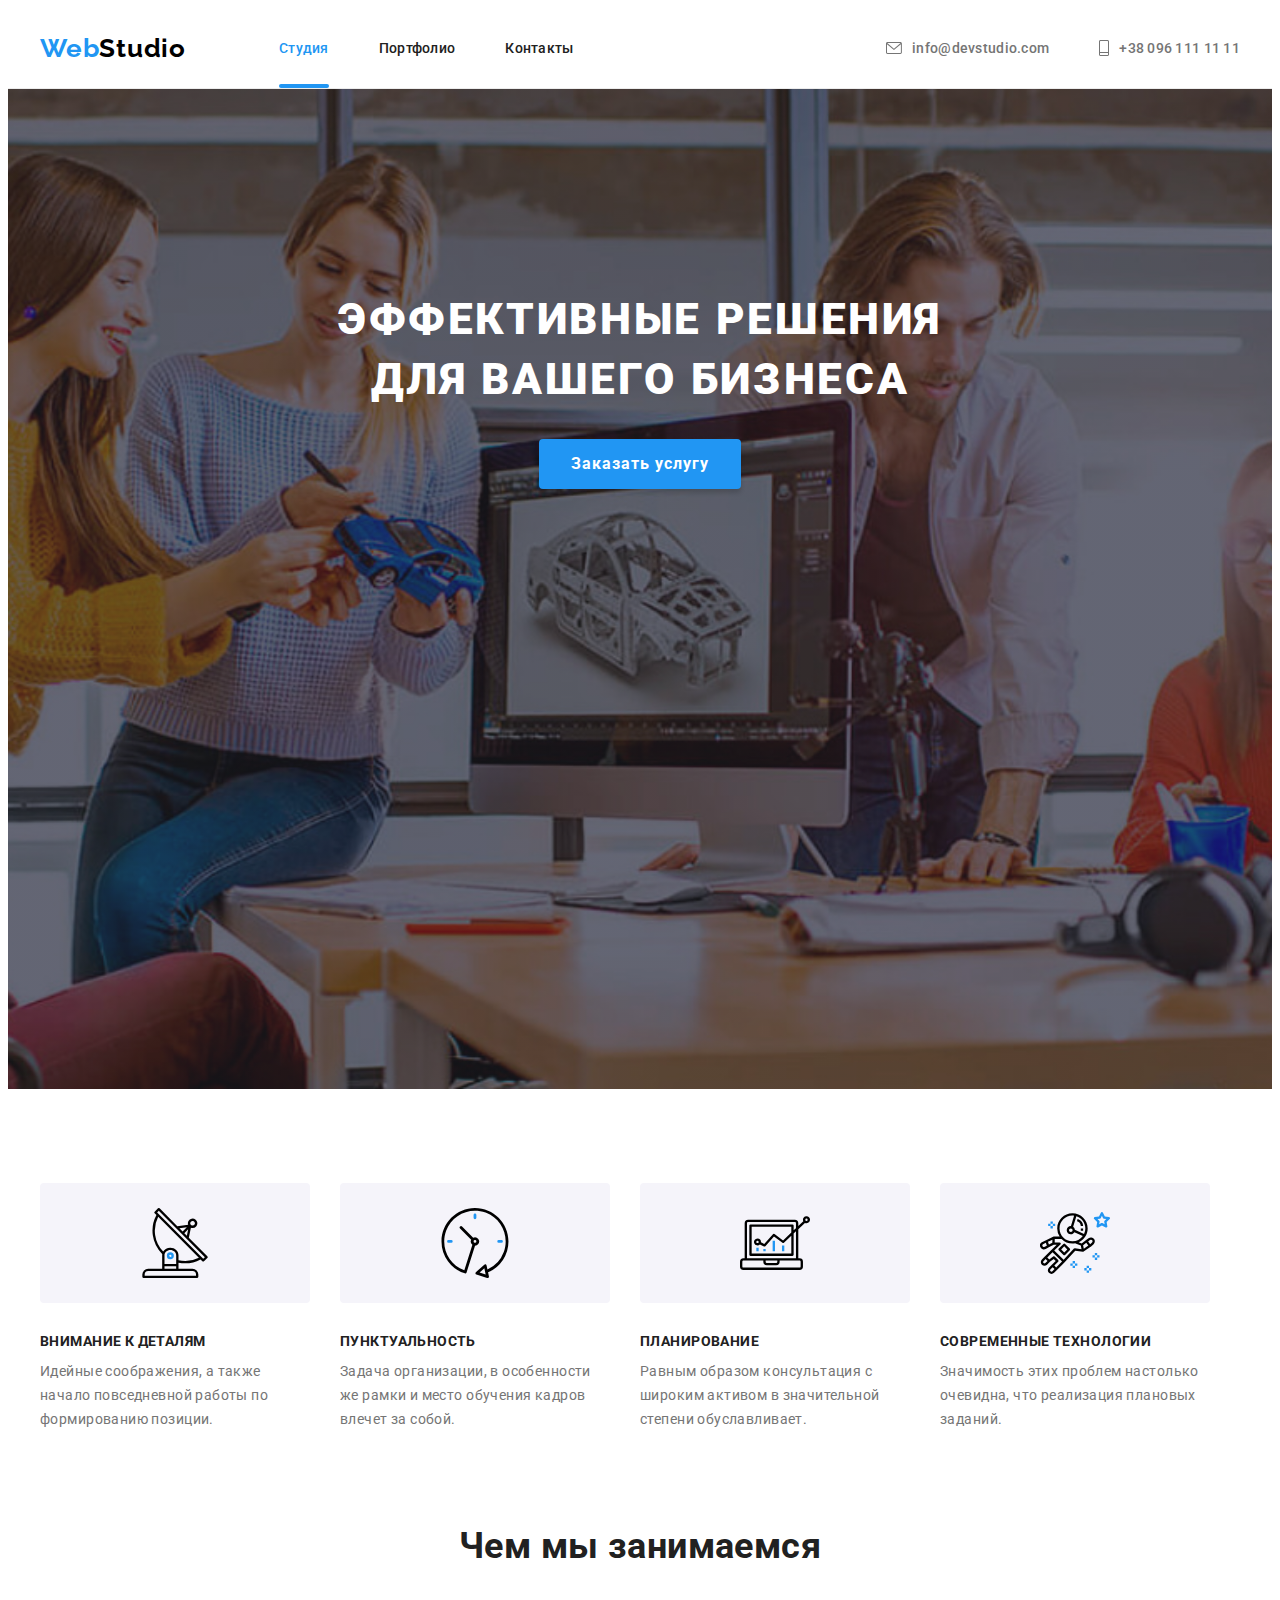
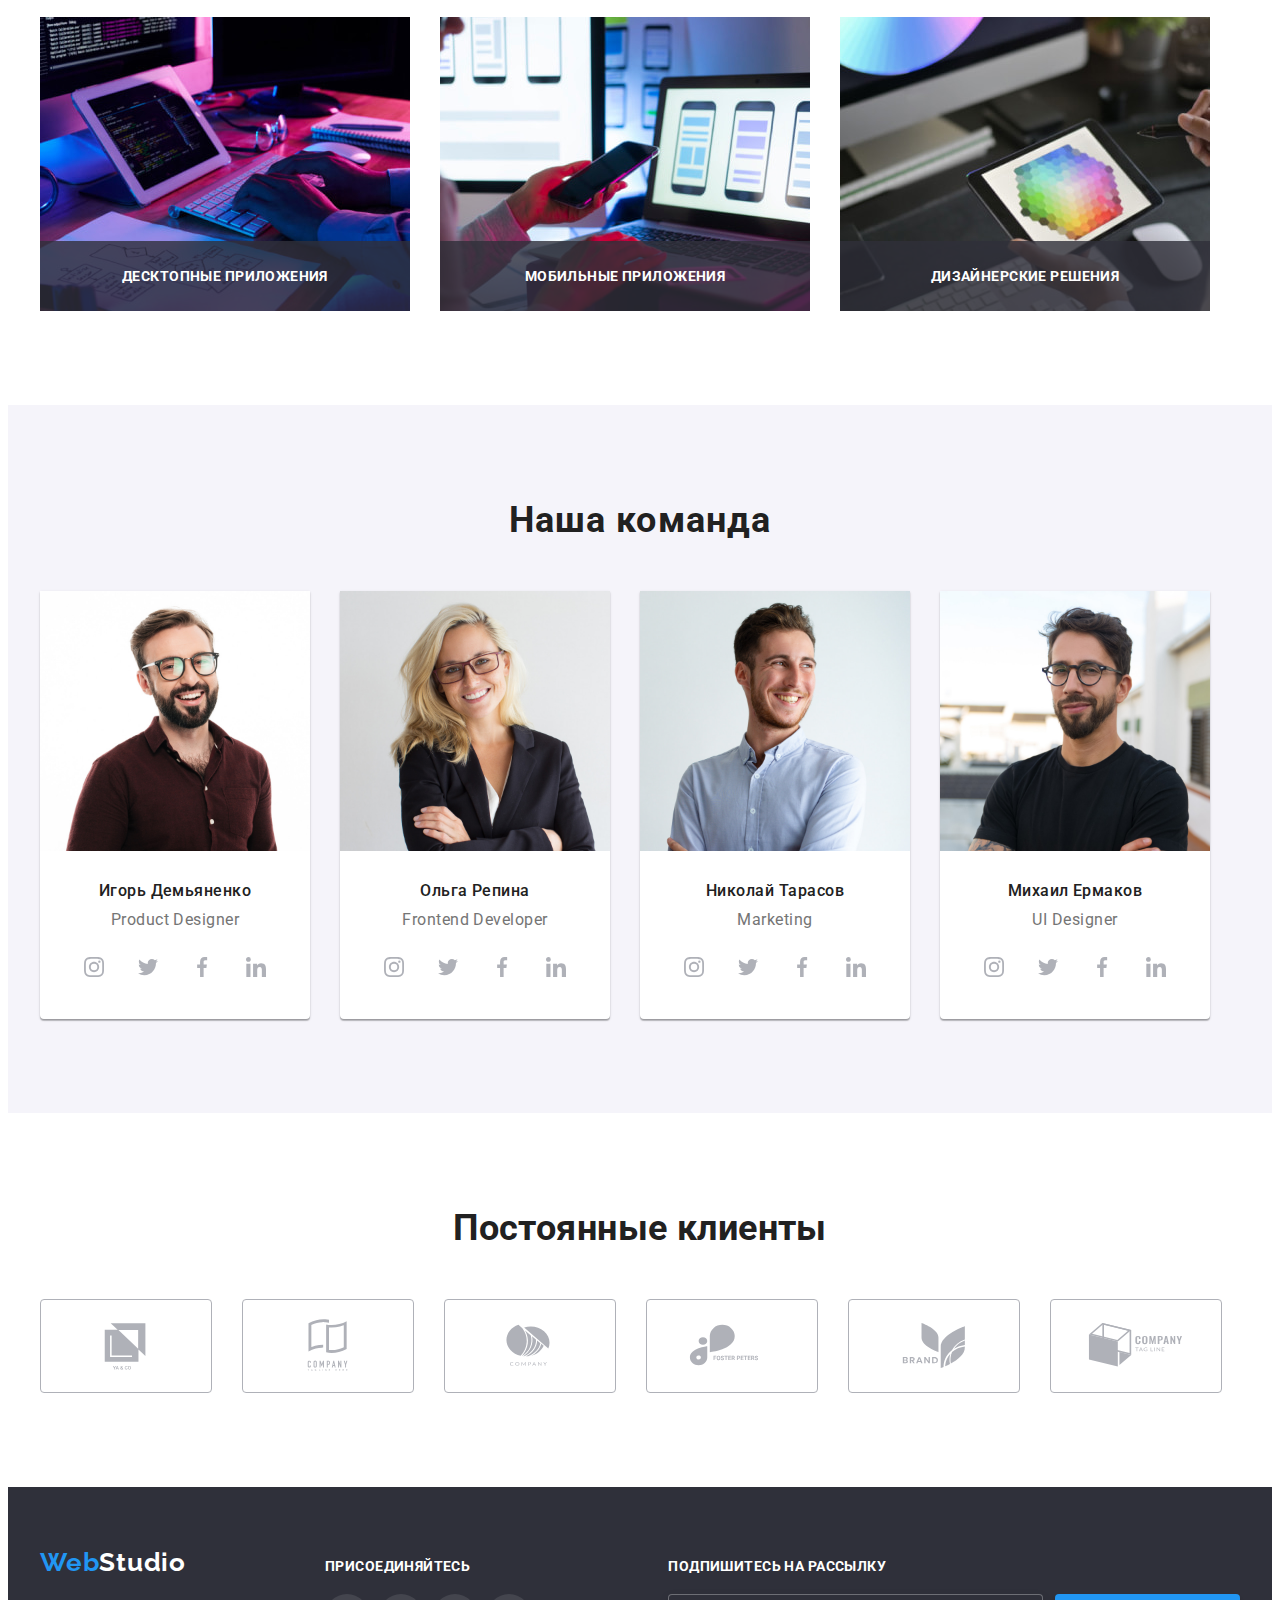
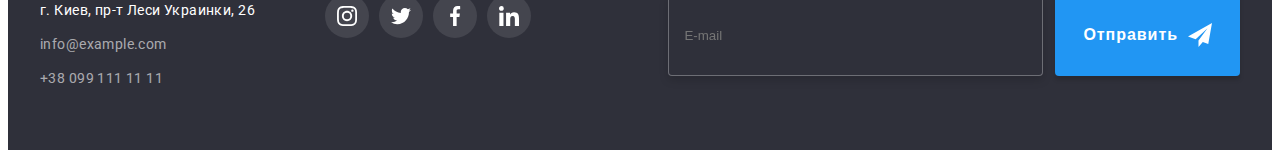
==== index.html @ 62871412 "Initial commit" ====
<!DOCTYPE html>
<html lang="ru">
  <head>
    <meta charset="UTF-8" />
    <meta http-equiv="X-UA-Compatible" content="IE=edge" />
    <meta name="viewport" content="width=device-width, initial-scale=1.0" />
    <title>WebStudio</title>
    <!-- Normolize start -->
    <link
      rel="stylesheet"
      href="https://cdnjs.cloudflare.com/ajax/libs/modern-normalize/1.1.0/modern-normalize.min.css"
      integrity="sha512-wpPYUAdjBVSE4KJnH1VR1HeZfpl1ub8YT/NKx4PuQ5NmX2tKuGu6U/JRp5y+Y8XG2tV+wKQpNHVUX03MfMFn9Q=="
      crossorigin="anonymous"
      referrerpolicy="no-referrer"
    />
    <!-- Normolize end -->
    <!-- Fonts stars -->
    <link rel="preconnect" href="https://fonts.googleapis.com" />
    <link rel="preconnect" href="https://fonts.gstatic.com" crossorigin />
    <link
      href="https://fonts.googleapis.com/css2?family=Raleway:wght@700&family=Roboto:wght@400;500;700;900&display=swap"
      rel="stylesheet"
    />
    <link rel="stylesheet" href="./css/main.min.css" />
    <!-- <link rel="stylesheet" href="./css/style.css" /> -->
    <!-- Fonts and -->
  </head>
  <body>
    <!--Hedear section-->
    <header class="header">
      <div class="container header-container">
        <nav class="header-nav">
          <a class="logo-link link" href="./index.html"
            ><span class="logo-header-style">Web</span>Studio</a
          >
          <ul class="header-list list">
            <li class="header-item sectiontem">
              <a class="header-link header-link-current link" href="./index.html">Студия</a>
            </li>
            <li class="header-item">
              <a class="header-link link" href="./portfolio.html">Портфолио</a>
            </li>
            <li class="header-item">
              <a class="header-link link" href="#">Контакты</a>
            </li>
          </ul>
        </nav>

        <ul class="header-contacts list">
          <li class="contacts-item">
            <a class="contacts-link-maill link" href="mailto:info@devstudio.com">
              <svg class="header-icons" width="16" height="12">
                <use href="./img/icons.svg#icon-envelope"></use></svg
              >info@devstudio.com</a
            >
          </li>
          <li class="contacts-item">
            <a class="contacts-link link" href="tel:+380961111111">
              <svg class="header-icons" width="10" height="16">
                <use href="./img/icons.svg#icon-vector"></use>
              </svg>
              +38 096 111 11 11</a
            >
          </li>
        </ul>
      </div>
    </header>

    <!-- Main section -->
    <main>
      <!-- Hero section -->
      <section class="hero hero-overley">
        <div class="container">
          <h1 class="main-title">Эффективные решения для вашего бизнеса</h1>
          <button class="hero-button" type="button" data-modal-open>Заказать услугу</button>
        </div>
      </section>
      <!-- About section -->
      <section class="about section">
        <div class="container">
          <h2 class="visually-hidden">Особенности нашей компании</h2>
          <ul class="about__list list">
            <li class="about__list-item">
              <div class="about__list-image">
                <svg class="about__list-image-info" width="70" height="70">
                  <use href="./img/icons.svg#icon-antenna"></use>
                </svg>
              </div>

              <h3 class="about__list-title">Внимание к деталям</h3>
              <p class="about__list-uppertitle">
                Идейные соображения, а также начало повседневной работы по формированию позиции.
              </p>
            </li>
            <li class="about__list-item">
              <div class="about__list-image">
                <svg class="about__list-image-info" width="70" height="70">
                  <use href="./img/icons.svg#icon-clock"></use>
                </svg>
              </div>

              <h3 class="about__list-title">Пунктуальность</h3>
              <p class="about__list-uppertitle">
                Задача организации, в особенности же рамки и место обучения кадров влечет за собой.
              </p>
            </li>
            <li class="about__list-item">
              <div class="about__list-image">
                <svg class="about__list-image-info" width="70" height="70">
                  <use href="./img/icons.svg#icon-diagram"></use>
                </svg>
              </div>

              <h3 class="about__list-title">Планирование</h3>
              <p class="about__list-uppertitle">
                Равным образом консультация с широким активом в значительной степени обуславливает.
              </p>
            </li>
            <li class="about__list-item">
              <div class="about__list-image">
                <svg class="about__list-image-info" width="70" height="70">
                  <use href="./img/icons.svg#icon-astronaut"></use>
                </svg>
              </div>

              <h3 class="about__list-title">Современные технологии</h3>
              <p class="about__list-uppertitle">
                Значимость этих проблем настолько очевидна, что реализация плановых заданий.
              </p>
            </li>
          </ul>
        </div>
      </section>
      <!-- Our work -->
      <section class="our-work section">
        <div class="container">
          <h2 class="our__work-title">Чем мы занимаемся</h2>
          <ul class="our__work-list list">
            <li class="our__work-item">
              <img
                class="our__work-img"
                src="./img/our-work/img1.jpg"
                alt="Программист наберает код сайта на компьютере"
                width="370"
                height="294"
              />
              <p class="our__work-txt">Десктопные приложения</p>
            </li>
            <li class="our__work-item">
              <img
                class="our__work-img"
                src="./img/our-work/img2.jpg"
                alt="Программист  сравнивает макет с компьютера"
                width="370"
                height="294"
              />
              <p class="our__work-txt">Мобильные приложения</p>
            </li>
            <li class="our__work-item">
              <img
                class="our__work-img"
                src="./img/our-work/img3.jpg"
                alt="Программист выберает цвет из планшета"
                width="370"
                height="294"
              />
              <p class="our__work-txt">Дизайнерские решения</p>
            </li>
          </ul>
        </div>
      </section>
      <!-- Our team -->
      <section class="our-team section">
        <div class="container">
          <h2 class="team-title">Наша команда</h2>
          <ul class="our-team-list list">
            <li class="our-team-item">
              <img
                class="our-team-link"
                src="./img/our-team/img1.jpg"
                alt="Фото Product Designer "
                width="270"
                height="260"
              />
              <div class="card">
                <h3 class="our-team-txt">Игорь Демьяненко</h3>
                <p class="speciality" lang="en">Product Designer</p>
                <ul class="socials list">
                  <li class="socials-item">
                    <a
                      class="socials-link link"
                      href="#"
                      target="_blank"
                      rel="noopener noreferrer"
                      aria-label="instagream"
                    >
                      <svg class="socials-icon" width="20" height="20">
                        <use href="./img/icons.svg#icon-instagram"></use>
                      </svg>
                    </a>
                  </li>
                  <li class="socials-item">
                    <a
                      class="socials-link link"
                      href="#"
                      target="_blank"
                      rel="noopener noreferrer"
                      aria-label="twitter"
                    >
                      <svg class="socials-icon" width="20" height="20">
                        <use href="./img/icons.svg#icon-twitter"></use>
                      </svg>
                    </a>
                  </li>
                  <li class="socials-item">
                    <a
                      class="socials-link link"
                      href="#"
                      target="_blank"
                      rel="noopener noreferrer"
                      aria-label="facebook"
                    >
                      <svg class="socials-icon" width="20" height="20">
                        <use href="./img/icons.svg#icon-facebook"></use>
                      </svg>
                    </a>
                  </li>
                  <li class="socials-item">
                    <a
                      class="socials-link link"
                      href="#"
                      target="_blank"
                      rel="noopener noreferrer"
                      aria-label="linkedin"
                    >
                      <svg class="socials-icon" width="20" height="20">
                        <use href="./img/icons.svg#icon-linkedin"></use>
                      </svg>
                    </a>
                  </li>
                </ul>
              </div>
            </li>

            <li class="our-team-item">
              <img
                class="our-team-link"
                src="./img/our-team/img2.jpg"
                alt="Фото Frontend Developer"
                width="270"
                height="260"
              />
              <div class="card">
                <h3 class="our-team-txt">Ольга Репина</h3>
                <p class="speciality" lang="en">Frontend Developer</p>
                <ul class="socials list">
                  <li class="socials-item">
                    <a
                      class="socials-link link"
                      href="#"
                      target="_blank"
                      rel="noopener noreferrer"
                      aria-label="instagream"
                    >
                      <svg class="socials-icon" width="20" height="20">
                        <use href="./img/icons.svg#icon-instagram"></use>
                      </svg>
                    </a>
                  </li>
                  <li class="socials-item">
                    <a
                      class="socials-link link"
                      href="#"
                      target="_blank"
                      rel="noopener noreferrer"
                      aria-label="twitter"
                    >
                      <svg class="socials-icon" width="20" height="20">
                        <use href="./img/icons.svg#icon-twitter"></use>
                      </svg>
                    </a>
                  </li>
                  <li class="socials-item">
                    <a
                      class="socials-link link"
                      href="#"
                      target="_blank"
                      rel="noopener noreferrer"
                      aria-label="facebook"
                    >
                      <svg class="socials-icon" width="20" height="20">
                        <use href="./img/icons.svg#icon-facebook"></use>
                      </svg>
                    </a>
                  </li>
                  <li class="socials-item">
                    <a
                      class="socials-link link"
                      href="#"
                      target="_blank"
                      rel="noopener noreferrer"
                      aria-label="linkedin"
                    >
                      <svg class="socials-icon" width="20" height="20">
                        <use href="./img/icons.svg#icon-linkedin"></use>
                      </svg>
                    </a>
                  </li>
                </ul>
              </div>
            </li>

            <li class="our-team-item">
              <img
                class="our-team-link"
                src="./img/our-team/img3.jpg"
                alt="Фото Marketing"
                width="270"
                height="260"
              />
              <div class="card">
                <h3 class="our-team-txt">Николай Тарасов</h3>
                <p class="speciality" lang="en">Marketing</p>
                <ul class="socials list">
                  <li class="socials-item">
                    <a
                      class="socials-link link"
                      href="#"
                      target="_blank"
                      rel="noopener noreferrer"
                      aria-label="instagream"
                    >
                      <svg class="socials-icon" width="20" height="20">
                        <use href="./img/icons.svg#icon-instagram"></use>
                      </svg>
                    </a>
                  </li>
                  <li class="socials-item">
                    <a
                      class="socials-link link"
                      href="#"
                      target="_blank"
                      rel="noopener noreferrer"
                      aria-label="twitter"
                    >
                      <svg class="socials-icon" width="20" height="20">
                        <use href="./img/icons.svg#icon-twitter"></use>
                      </svg>
                    </a>
                  </li>
                  <li class="socials-item">
                    <a
                      class="socials-link link"
                      href="#"
                      target="_blank"
                      rel="noopener noreferrer"
                      aria-label="facebook"
                    >
                      <svg class="socials-icon" width="20" height="20">
                        <use href="./img/icons.svg#icon-facebook"></use>
                      </svg>
                    </a>
                  </li>
                  <li class="socials-item">
                    <a
                      class="socials-link link"
                      href="#"
                      target="_blank"
                      rel="noopener noreferrer"
                      aria-label="linkedin"
                    >
                      <svg class="socials-icon" width="20" height="20">
                        <use href="./img/icons.svg#icon-linkedin"></use>
                      </svg>
                    </a>
                  </li>
                </ul>
              </div>
            </li>

            <li class="our-team-item">
              <img
                class="our-team-link"
                src="./img/our-team/img4.jpg"
                alt="Фото UI Designer"
                width="270"
                height="260"
              />
              <div class="card">
                <h3 class="our-team-txt">Михаил Ермаков</h3>
                <p class="speciality" lang="en">UI Designer</p>
                <ul class="socials list">
                  <li class="socials-item">
                    <a
                      class="socials-link link"
                      href="#"
                      target="_blank"
                      rel="noopener noreferrer"
                      aria-label="instagream"
                    >
                      <svg class="socials-icon" width="20" height="20">
                        <use href="./img/icons.svg#icon-instagram"></use>
                      </svg>
                    </a>
                  </li>
                  <li class="socials-item">
                    <a
                      class="socials-link link"
                      href="#"
                      target="_blank"
                      rel="noopener noreferrer"
                      aria-label="twitter"
                    >
                      <svg class="socials-icon" width="20" height="20">
                        <use href="./img/icons.svg#icon-twitter"></use>
                      </svg>
                    </a>
                  </li>
                  <li class="socials-item">
                    <a
                      class="socials-link link"
                      href="#"
                      target="_blank"
                      rel="noopener noreferrer"
                      aria-label="facebook"
                    >
                      <svg class="socials-icon" width="20" height="20">
                        <use href="./img/icons.svg#icon-facebook"></use>
                      </svg>
                    </a>
                  </li>
                  <li class="socials-item">
                    <a
                      class="socials-link link"
                      href="#"
                      target="_blank"
                      rel="noopener noreferrer"
                      aria-label="linkedin"
                    >
                      <svg class="socials-icon" width="20" height="20">
                        <use href="./img/icons.svg#icon-linkedin"></use>
                      </svg>
                    </a>
                  </li>
                </ul>
              </div>
            </li>
          </ul>
        </div>
      </section>
      <!-- Our clients -->
      <section class="our-clients section">
        <h2 class="our-clients-title">Постоянные клиенты</h2>
        <div class="container">
          <ul class="our-clients__list list">
            <li class="our-clients__item">
              <a
                class="our-clients__link"
                href="#"
                target="_blank"
                rel="noopener noreferrer"
                aria-label="company"
              >
                <svg class="our-clients__icon" width="106" height="60">
                  <use href="./img/icons.svg#icon-logo1"></use></svg
              ></a>
            </li>

            <li class="our-clients__item">
              <a
                class="our-clients__link"
                href="#"
                target="_blank"
                rel="noopener noreferrer"
                aria-label="company"
              >
                <svg class="our-clients__icon" width="106" height="60">
                  <use href="./img/icons.svg#icon-logo2"></use></svg
              ></a>
            </li>

            <li class="our-clients__item">
              <a
                class="our-clients__link"
                href="#"
                target="_blank"
                rel="noopener noreferrer"
                aria-label="company"
              >
                <svg class="our-clients__icon" width="106" height="60">
                  <use href="./img/icons.svg#icon-logo3"></use></svg
              ></a>
            </li>

            <li class="our-clients__item">
              <a
                class="our-clients__link"
                href="#"
                target="_blank"
                rel="noopener noreferrer"
                aria-label="company"
              >
                <svg class="our-clients__icon" width="106" height="60">
                  <use href="./img/icons.svg#icon-logo4"></use></svg
              ></a>
            </li>

            <li class="our-clients__item">
              <a
                class="our-clients__link"
                href="#"
                target="_blank"
                rel="noopener noreferrer"
                aria-label="company"
              >
                <svg class="our-clients__icon" width="106" height="60">
                  <use href="./img/icons.svg#icon-logo5"></use></svg
              ></a>
            </li>

            <li class="our-clients__item">
              <a
                class="our-clients__link"
                href="#"
                target="_blank"
                rel="noopener noreferrer"
                aria-label="company"
              >
                <svg class="our-clients__icon" width="106" height="60">
                  <use href="./img/icons.svg#icon-logo6"></use></svg
              ></a>
            </li>
          </ul>
        </div>
      </section>
    </main>
    <!--Footer-->
    <footer class="footer">
      <div class="container footer-container">
        <div class="footer-address">
          <a class="logo-link-footer link" href="./index.html"
            >Web<span class="logo-footer-style">Studio</span></a
          >
          <address class="contacts-adress">
            <ul class="footer-list list">
              <li class="footer-item">
                <a
                  class="footer-link-adress link"
                  href="https://goo.gl/maps/LD3qGKkn1cbZS82x6"
                  target="_blank"
                  rel="noopener noreferrer"
                  >г. Киев, пр-т Леси Украинки, 26</a
                >
              </li>
              <li class="footer-item">
                <a class="footer-link link" href="mailto:info@example.com">info@example.com</a>
              </li>
              <li class="footer-item">
                <a class="footer-link link" href="tel:+380991111111">+38 099 111 11 11</a>
              </li>
            </ul>
          </address>
        </div>
        <div class="footer-icons">
          <p class="footer-icons-txt">присоединяйтесь</p>
          <ul class="footer-icons-list list">
            <li class="footer-icons-item">
              <a
                class="footer-icons-link"
                href="#"
                target="_blank"
                rel="noopener noreferrer"
                aria-label="instagream"
                ><svg class="footer-icon" width="20" height="20">
                  <use href="./img/icons.svg#icon-instagram"></use></svg
              ></a>
            </li>
            <li class="footer-icons-item">
              <a
                class="footer-icons-link"
                href="#"
                target="_blank"
                rel="noopener noreferrer"
                aria-label="twitter"
                ><svg class="footer-icon" width="20" height="20">
                  <use href="./img/icons.svg#icon-twitter"></use></svg
              ></a>
            </li>
            <li class="footer-icons-item">
              <a
                class="footer-icons-link"
                href="#"
                target="_blank"
                rel="noopener noreferrer"
                aria-label="facebook"
                ><svg class="footer-icon" width="20" height="20">
                  <use href="./img/icons.svg#icon-facebook"></use></svg
              ></a>
            </li>
            <li class="footer-icons-item">
              <a
                class="footer-icons-link"
                href="#"
                target="_blank"
                rel="noopener noreferrer"
                aria-label="linkedin"
                ><svg class="footer-icon" width="20" height="20">
                  <use href="./img/icons.svg#icon-linkedin"></use></svg
              ></a>
            </li>
          </ul>
        </div>
        <div class="fotter-subscription">
          <p class="fotter-subscription-txt">подпишитесь на рассылку</p>
          <form class="fotter-subscription-group">
            <label class="fotter-subscription-group-lable">
              <input
                class="fotter-subscription-group-input"
                type="email"
                name="email"
                placeholder="E-mail"
                required
              />
            </label>

            <button class="fotter-register-form-btn" type="submit">
              Отправить
              <svg width="24" height="24">
                <use href="./img/symbol-defs.svg#icon-iconbtn"></use>
              </svg>
            </button>
          </form>
        </div>
      </div>
    </footer>
    <!-- Modal window -->
    <div class="backdrop is-hidden" data-modal>
      <div class="modal-window">
        <button class="modal-btn" data-modal-close>
          <svg class="modal-btn-icon" width="30" height="30">
            <use href="./img/icons.svg#icon-close-black"></use>
          </svg>
        </button>

        <form class="form">
          <strong class="form-title">Оставьте свои данные,мы вам перезвоним</strong>
          <div class="register-form-group" role="group">
            <label class="form-group">
              <span class="form-group-lable">Имя</span>
              <input class="form-group-input" type="text" name="user-name" required />
              <svg class="form-icon" width="18" height="18">
                <use href="./img/symbol-defs.svg#icon-personblack"></use>
              </svg>
            </label>
            <label class="form-group">
              <span class="form-group-lable">Телефон</span>
              <input class="form-group-input" type="tell" name="user-phone" required />
              <svg class="form-icon" width="18" height="18">
                <use href="./img/symbol-defs.svg#icon-phoneblack"></use>
              </svg>
            </label>
            <label class="form-group">
              <span class="form-group-lable">Почта</span>
              <input class="form-group-input" type="email" name="user-email" required />
              <svg class="form-icon" width="18" height="18">
                <use href="./img/symbol-defs.svg#icon-mail"></use>
              </svg>
            </label>
            <label class="form-group">
              <span class="form-group-lable">Коментарий</span>
              <textarea
                class="form-group-input-messenger"
                name="user-phone"
                placeholder="Введите текст"
              ></textarea>
              <svg class="form-icon" width="18" height="18">
                <use href=""></use>
              </svg>
            </label>
          </div>

          <label class="register-form-agreement">
            <input
              class="register-checkbox visually-hidden"
              type="checkbox"
              name="agreement"
              required
            />
            <svg class="register-form-icon" width="16" height="15">
              <use
                class="register-form-icon-vector0"
                href="./img/symbol-defs.svg#icon-check3"
              ></use>
              <use class="register-form-icon-vector7" href="./img/symbol-defs.svg#icon-check"></use>
            </svg>
            <span class="register-form-agreement-text"
              >Соглашаюсь с рассылкой и принимаю
              <a class="register-form-agreement-link" href="">Условия договора</a>
            </span>
          </label>

          <button class="register-form-btn" type="submit">Отправить</button>
        </form>
      </div>
    </div>

    <script src="./js/modal.js"></script>
  </body>
</html>
---- css/main.min.css ----
.visually-hidden{position:absolute;width:1px;height:1px;margin:-1px;border:0;padding:0;white-space:nowrap;-webkit-clip-path:inset(100%);clip-path:inset(100%);clip:rect(0 0 0 0);overflow:hidden}:root{--main-front: "Roboto", sans-serif;--secondary-front: "Raleway", sans-serif;--contacts-txt-cl: rgba(255, 255, 255, 0.6);--maim-txt-cl: #212121;--p-txt-cl: #757575;--logo-txt-cl: #000000;--dark-bg-cl: #2f303a;--our-team-bg-cl: #f5f4fa;--header-bg-cl: #ffffff;--button-bg-cl: #2196f3;--line-bg-cl: #e5e5e5;--button-main-bg-cl: #188ce8;--icons-bg-cl: #afb1b8;--anim-fast: 250ms cubic-bezier(0.4, 0, 0.2, 1)}body{font-family:var(--main-front);color:var(--maim-txt-cl);background-color:var(--header-bg-cl);font-size:14px;letter-spacing:.03em}h1,h2,h3,h4,h5,h6,p{margin:0}.link{text-decoration:none;color:currentColor}.list{list-style:none;padding:0;margin:0}img{display:block;max-width:100%;height:auto}.section{padding-top:94px;padding-bottom:94px}.container{width:1200px;padding-left:15px;padding-right:15px;margin-left:auto;margin-right:auto}.header{border-bottom:1px solid #ececec}.header-container{display:-webkit-box;display:-ms-flexbox;display:flex;-webkit-box-align:center;-ms-flex-align:center;align-items:center}.header-list{display:-webkit-box;display:-ms-flexbox;display:flex}.header-item{margin-right:50px}.header-nav{margin-right:auto;display:-webkit-box;display:-ms-flexbox;display:flex;-webkit-box-align:center;-ms-flex-align:center;align-items:center}.header-link{padding-top:32px;padding-bottom:32px;font-weight:500;font-size:14px;line-height:1.1428571429;letter-spacing:.02em;color:var(--maim-txt-cl);-webkit-transition:color var(--anim-fast);transition:color var(--anim-fast)}.header-link:hover,.header-link:focus{color:var(--button-bg-cl)}.header-link-current{position:relative;color:var(--button-bg-cl)}.header-link-current::after{content:"";display:block;position:absolute;bottom:0;left:0;width:100%;height:4px;border-radius:2px;background-color:var(--button-bg-cl)}.header-contacts{display:-webkit-box;display:-ms-flexbox;display:flex;-webkit-box-align:center;-ms-flex-align:center;align-items:center}.header:last-child{margin-right:0}.logo-link{font-family:var(--secondary-front);font-weight:700;font-size:26px;line-height:1.1923076923;letter-spacing:.03em;color:var(--logo-txt-cl);margin-right:93px}.logo-header-style{font-weight:700;font-size:26px;line-height:1.1923076923;letter-spacing:.03em;color:var(--button-bg-cl)}.contacts-link{display:-webkit-box;display:-ms-flexbox;display:flex;-webkit-box-align:center;-ms-flex-align:center;align-items:center;padding-top:32px;padding-bottom:32px;font-weight:500;font-size:14px;line-height:1.1428571429;letter-spacing:.02em;color:var(--p-txt-cl);-webkit-transition:color var(--anim-fast);transition:color var(--anim-fast)}.contacts-link:focus,.contacts-link:hover{color:var(--button-bg-cl)}.contacts-item{-webkit-box-align:center;-ms-flex-align:center;align-items:center}.contacts-item+.contacts-item{margin-left:50px}.contacts-link-maill{display:-webkit-box;display:-ms-flexbox;display:flex;-webkit-box-align:center;-ms-flex-align:center;align-items:center;padding-top:32px;padding-bottom:32px;font-weight:500;font-size:14px;line-height:1.1428571429;letter-spacing:.02em;color:var(--p-txt-cl);-webkit-transition:color var(--anim-fast);transition:color var(--anim-fast)}.contacts-link-maill:hover,.contacts-link-maill:focus{color:var(--button-bg-cl)}.hero-overley{max-width:1600px;height:600px;background-image:-webkit-gradient(linear, left top, right top, from(rgba(47, 48, 58, 0.4)), to(rgba(47, 48, 58, 0.4))),url(../img/hero/img-hero.jpg);background-image:linear-gradient(to right, rgba(47, 48, 58, 0.4), rgba(47, 48, 58, 0.4)),url(../img/hero/img-hero.jpg);background-color:rgba(47,48,58,.4);background-repeat:no-repeat;background-position:center;background-size:cover;margin-left:auto;margin-right:auto}.hero{text-align:center;padding:200px 0}.main-title{margin-bottom:30px;margin-left:auto;margin-right:auto;font-weight:900;font-size:44px;width:696px;line-height:1.3636363636;letter-spacing:.06em;color:var(--header-bg-cl);text-transform:uppercase}.hero-button{padding-top:10px;padding-right:32px;padding-bottom:10px;padding-left:32px;font-family:inherit;font-weight:700;font-size:16px;line-height:1.875;letter-spacing:.06em;color:var(--header-bg-cl);background-color:var(--button-bg-cl);cursor:pointer;-webkit-box-shadow:0px 4px 4px rgba(0,0,0,.15);box-shadow:0px 4px 4px rgba(0,0,0,.15);border-radius:4px;border:none;-webkit-transition:background-color var(--anim-fast);transition:background-color var(--anim-fast)}.hero-button:hover,.hero-button:focus{background-color:var(--button-main-bg-cl)}.about{padding-bottom:0}.about__list{display:-webkit-box;display:-ms-flexbox;display:flex;-webkit-box-pack:start;-ms-flex-pack:start;justify-content:flex-start;gap:30px}.about__list-item{-ms-flex-preferred-size:270px;flex-basis:270px}.about__list-title{margin-top:30px;margin-bottom:10px;font-weight:700;font-size:14px;line-height:1.1428571429;letter-spacing:.03em;text-transform:uppercase;color:var(--maim-txt-cl)}.about__list-uppertitle{font-size:14px;line-height:1.7142857143;letter-spacing:.03em;color:var(--p-txt-cl)}.about__list-image{display:block;width:270px;height:120px;background-color:var(--our-team-bg-cl);border-radius:4px}.about__list-image{display:-webkit-box;display:-ms-flexbox;display:flex;-webkit-box-pack:center;-ms-flex-pack:center;justify-content:center;-webkit-box-align:center;-ms-flex-align:center;align-items:center}.our__work-title{margin-bottom:50px;text-align:center;font-weight:700;font-size:36px;line-height:1.1666666667;color:var(--maim-txt-cl)}.our__work-list{display:-webkit-box;display:-ms-flexbox;display:flex;gap:30px}.our__work-item{position:relative}.our__work-txt{font-weight:700;width:100%;line-height:1.1428571429;text-transform:uppercase;color:var(--header-bg-cl);position:absolute;left:0;bottom:0;right:0;display:-webkit-box;display:-ms-flexbox;display:flex;-webkit-box-align:center;-ms-flex-align:center;align-items:center;-webkit-box-pack:center;-ms-flex-pack:center;justify-content:center;height:70px;background-color:rgba(47,48,58,.8)}.our-team{background-color:var(--our-team-bg-cl)}.our-team-item{background-color:var(--header-bg-cl);-webkit-box-shadow:0px 1px 3px rgba(0,0,0,.12),0px 1px 1px rgba(0,0,0,.14),0px 2px 1px rgba(0,0,0,.2);box-shadow:0px 1px 3px rgba(0,0,0,.12),0px 1px 1px rgba(0,0,0,.14),0px 2px 1px rgba(0,0,0,.2);border-radius:0px 0px 4px 4px}.our-team-list{display:-webkit-box;display:-ms-flexbox;display:flex;gap:30px}.our-team-link{-webkit-box-sizing:border-box;box-sizing:border-box}.our-team-txt{margin-bottom:10px;font-weight:500;font-size:16px;line-height:1.1875;letter-spacing:.03em;color:var(--maim-txt-cl)}.team-title{margin-bottom:50px;text-align:center;font-weight:700;font-size:36px;line-height:1.1666666667;letter-spacing:.03em;color:var(--maim-txt-cl)}.speciality{margin-bottom:16px;font-size:16px;line-height:1.1875;letter-spacing:.03em;color:var(--p-txt-cl)}.card{padding:30px 0;text-align:center}.our-clients-title{margin-bottom:50px;text-align:center;font-weight:700;font-size:36px;line-height:1.1666666667;color:var(--maim-txt-cl)}.our-clients__list{display:-webkit-box;display:-ms-flexbox;display:flex;gap:30px}.our-clients__link{display:-webkit-box;display:-ms-flexbox;display:flex;-webkit-box-align:center;-ms-flex-align:center;align-items:center;-webkit-box-pack:center;-ms-flex-pack:center;justify-content:center;width:170px;height:92px;border:1px solid var(--icons-bg-cl);border-radius:4px;color:var(--icons-bg-cl);-webkit-transition:color var(--anim-fast),border-color var(--anim-fast);transition:color var(--anim-fast),border-color var(--anim-fast)}.our-clients__link:hover,.our-clients__link:focus{border:1px solid var(--button-bg-cl);color:var(--button-bg-cl)}.our-clients__icon{fill:currentColor}.button-list{display:-webkit-box;display:-ms-flexbox;display:flex;-webkit-box-pack:center;-ms-flex-pack:center;justify-content:center;gap:8px;margin-bottom:50px}.portfolio-btn{padding-top:6px;padding-right:22px;padding-bottom:6px;padding-left:22px;font-family:var(--main-front);font-weight:500;font-size:16px;line-height:1.625;letter-spacing:.03em;color:var(--maim-txt-cl);background-color:var(--our-team-bg-cl);cursor:pointer;border:none;border-radius:4px;-webkit-transition:color var(--anim-fast),background-color var(--anim-fast),-webkit-box-shadow var(--anim-fast);transition:color var(--anim-fast),background-color var(--anim-fast),-webkit-box-shadow var(--anim-fast);transition:color var(--anim-fast),background-color var(--anim-fast),box-shadow var(--anim-fast);transition:color var(--anim-fast),background-color var(--anim-fast),box-shadow var(--anim-fast),-webkit-box-shadow var(--anim-fast)}.portfolio-btn:hover,.portfolio-btn:focus{background-color:var(--button-bg-cl);color:var(--header-bg-cl);-webkit-box-shadow:0px 3px 1px rgba(0,0,0,.1),0px 1px 2px rgba(0,0,0,.08),0px 2px 2px rgba(0,0,0,.12);box-shadow:0px 3px 1px rgba(0,0,0,.1),0px 1px 2px rgba(0,0,0,.08),0px 2px 2px rgba(0,0,0,.12)}.portfolio-btn-title{padding-top:6px;padding-right:22px;padding-bottom:6px;padding-left:22px;font-family:var(--main-front);font-weight:500;font-size:16px;line-height:1.625;letter-spacing:.03em;color:var(--header-bg-cl);background-color:var(--button-bg-cl);cursor:pointer;border:none;border-radius:4px}.portfolio-list{display:-webkit-box;display:-ms-flexbox;display:flex;gap:30px;-ms-flex-wrap:wrap;flex-wrap:wrap}.portfolio-link:hover .overlay,.portfolio-link:focus .overlay{-webkit-transform:translateY(0);transform:translateY(0)}.portfolio-animation{position:relative;overflow:hidden}.overlay{display:-webkit-box;display:-ms-flexbox;display:flex;-webkit-box-align:center;-ms-flex-align:center;align-items:center;-webkit-box-pack:center;-ms-flex-pack:center;justify-content:center;position:absolute;top:0;left:0;width:100%;height:100%;padding:63px 24px;background-color:rgba(33,150,243,.9);-webkit-transform:translateY(100%);transform:translateY(100%);-webkit-transition:-webkit-transform var(--anim-fast);transition:-webkit-transform var(--anim-fast);transition:transform var(--anim-fast);transition:transform var(--anim-fast), -webkit-transform var(--anim-fast)}.overlay-text{font-size:18px;line-height:1.5555555556;color:var(--header-bg-cl);text-align:center;-webkit-user-select:none;-moz-user-select:none;-ms-user-select:none;user-select:none}.portfolio-card{border-left:1px solid #eee;border-right:1px solid #eee;border-bottom:1px solid #eee;padding:20px 24px}.main-title-txt{font-weight:700;font-size:18px;line-height:2;letter-spacing:.06em;color:var(--maim-txt-cl);margin-bottom:4px}.main-txt{font-size:16px;line-height:1.875;color:var(--p-txt-cl)}.portfolio-link{display:block;-webkit-transition:-webkit-box-shadow var(--anim-fast);transition:-webkit-box-shadow var(--anim-fast);transition:box-shadow var(--anim-fast);transition:box-shadow var(--anim-fast), -webkit-box-shadow var(--anim-fast)}.portfolio-link:focus,.portfolio-link:hover{-webkit-box-shadow:0px 1px 1px rgba(0,0,0,.12),0px 4px 4px rgba(0,0,0,.06),1px 4px 6px rgba(0,0,0,.16);box-shadow:0px 1px 1px rgba(0,0,0,.12),0px 4px 4px rgba(0,0,0,.06),1px 4px 6px rgba(0,0,0,.16)}.our-clients-title{margin-bottom:50px;text-align:center;font-weight:700;font-size:36px;line-height:1.1666666667;color:var(--maim-txt-cl)}.our-clients__list{display:-webkit-box;display:-ms-flexbox;display:flex;gap:30px}.our-clients__link{display:-webkit-box;display:-ms-flexbox;display:flex;-webkit-box-align:center;-ms-flex-align:center;align-items:center;-webkit-box-pack:center;-ms-flex-pack:center;justify-content:center;width:170px;height:92px;border:1px solid var(--icons-bg-cl);border-radius:4px;color:var(--icons-bg-cl);-webkit-transition:color var(--anim-fast),border-color var(--anim-fast);transition:color var(--anim-fast),border-color var(--anim-fast)}.our-clients__link:hover,.our-clients__link:focus{border:1px solid var(--button-bg-cl);color:var(--button-bg-cl)}.our-clients__icon{fill:currentColor}.footer-address{margin-right:70px}.logo-link-footer{font-family:var(--secondary-front);font-weight:700;font-size:26px;line-height:1.1923076923;letter-spacing:.03em;color:var(--button-bg-cl)}.logo-footer-style{font-weight:700;font-size:26px;line-height:1.1923076923;letter-spacing:.03em;color:var(--header-bg-cl)}.footer{background-color:var(--dark-bg-cl);padding-top:60px;padding-bottom:60px}.footer-container{display:-webkit-box;display:-ms-flexbox;display:flex;-webkit-box-align:baseline;-ms-flex-align:baseline;align-items:baseline}.footer-item{margin-bottom:10px}.footer-item:last-child{margin:0}.footer-link-adress{font-weight:400;font-size:14px;line-height:1.7142857143;letter-spacing:.03em;color:var(--header-bg-cl)}.footer-link{font-weight:400;font-size:14px;line-height:1.7142857143;letter-spacing:.03em;color:var(--contacts-txt-cl);-webkit-transition:color var(--anim-fast);transition:color var(--anim-fast)}.footer-link:hover,.footer-link:focus{color:var(--header-bg-cl)}.contacts-adress{font-style:normal;margin-top:20px}.fotter-register-form-btn{display:-webkit-box;display:-ms-flexbox;display:flex;-webkit-box-align:center;-ms-flex-align:center;align-items:center;font-weight:700;font-size:16px;line-height:1.875;text-align:center;letter-spacing:.06em;color:var(--header-bg-cl);padding:10px 28px;background-color:var(--button-bg-cl);-webkit-box-shadow:0px 4px 4px rgba(0,0,0,.15);box-shadow:0px 4px 4px rgba(0,0,0,.15);border-radius:4px;border:none;gap:10px;cursor:pointer}.fotter-subscription-txt{font-weight:700;margin-bottom:20px;font-size:14px;line-height:1.1428571429;text-transform:uppercase;color:var(--header-bg-cl);display:block}.fotter-subscription-group{display:-webkit-box;display:-ms-flexbox;display:flex}.fotter-subscription-group-lable{margin-right:12px}.fotter-subscription-group-input{width:358px;height:50px;border:1px solid rgba(255,255,255,.3);-webkit-filter:drop-shadow(0px 4px 4px rgba(0, 0, 0, 0.15));filter:drop-shadow(0px 4px 4px rgba(0, 0, 0, 0.15));border-radius:4px;background-color:var(--dark-bg-cl);color:var(--header-bg-cl);padding:15px 0 15px 15px}.fotter-subscription-group-input:hover{border-color:var(--header-bg-cl)}.register-form-btn{display:inline-block;-webkit-box-align:center;-ms-flex-align:center;align-items:center;padding:10px 52px;cursor:pointer;background-color:var(--button-main-bg-cl);border-radius:4px;color:var(--header-bg-cl);border:none;font-weight:700;font-size:16px;line-height:1.875;letter-spacing:.06em;-webkit-transition:-webkit-box-shadow var(--anim-fast);transition:-webkit-box-shadow var(--anim-fast);transition:box-shadow var(--anim-fast);transition:box-shadow var(--anim-fast), -webkit-box-shadow var(--anim-fast)}.register-form-btn:hover,.register-form-btn:focus{-webkit-box-shadow:0px 4px 4px rgba(0,0,0,.15);box-shadow:0px 4px 4px rgba(0,0,0,.15);background-color:var(--button-main-bg-cl)}.socials{display:-webkit-box;display:-ms-flexbox;display:flex;-webkit-box-pack:center;-ms-flex-pack:center;justify-content:center;gap:10px}.socials .socials-link{display:-webkit-box;display:-ms-flexbox;display:flex;-webkit-box-align:center;-ms-flex-align:center;align-items:center;-webkit-box-pack:center;-ms-flex-pack:center;justify-content:center;width:44px;height:44px;background-color:var(--header-bg-cl);border-radius:50%;color:var(--icons-bg-cl);-webkit-transition:color var(--anim-fast),background-color var(--anim-fast);transition:color var(--anim-fast),background-color var(--anim-fast)}.socials .socials-link:hover,.socials .socials-link:focus{background-color:var(--button-bg-cl);color:var(--header-bg-cl)}.socials .socials-icon{fill:currentColor}.header-icons{fill:currentColor;margin-right:10px}.footer-icons{margin-right:auto}.footer-icons-txt{font-weight:700;margin-bottom:20px;font-size:14px;line-height:1.1428571429;text-transform:uppercase;color:var(--header-bg-cl)}.footer-icons-txt{font-weight:700;margin-bottom:20px;font-size:14px;line-height:1.1428571429;text-transform:uppercase;color:var(--header-bg-cl)}.footer-icons-list{display:-webkit-box;display:-ms-flexbox;display:flex;gap:10px}.footer-icons-link{display:-webkit-box;display:-ms-flexbox;display:flex;-webkit-box-align:center;-ms-flex-align:center;align-items:center;-webkit-box-pack:center;-ms-flex-pack:center;justify-content:center;width:44px;height:44px;background-color:rgba(255,255,255,.1);border-radius:50%;color:var(--header-bg-cl);-webkit-transition:color var(--anim-fast),background-color var(--anim-fast);transition:color var(--anim-fast),background-color var(--anim-fast)}.footer-icons-link:hover,.footer-icons-link:focus{background-color:var(--button-bg-cl)}.footer-icon{fill:currentColor}.backdrop{position:fixed;opacity:1;visibility:visible;top:0;left:0;width:100%;height:100%;background:rgba(0,0,0,.2);z-index:100;-webkit-transition:opacity 250ms cubic-bezier(0.4, 0, 0.2, 1),visibility 250ms cubic-bezier(0.4, 0, 0.2, 1);transition:opacity 250ms cubic-bezier(0.4, 0, 0.2, 1),visibility 250ms cubic-bezier(0.4, 0, 0.2, 1)}.backdrop.is-hidden{opacity:0;visibility:hidden;pointer-events:none}.modal-window{padding:40px;left:50%;top:50%;position:absolute;-webkit-transform:translate(-50%, -50%);transform:translate(-50%, -50%);width:528px;height:581px;position:absolute;background-color:var(--header-bg-cl);border-radius:4px;-webkit-box-shadow:0px 1px 3px rgba(0,0,0,.12),0px 1px 1px rgba(0,0,0,.14),0px 2px 1px rgba(0,0,0,.2);box-shadow:0px 1px 3px rgba(0,0,0,.12),0px 1px 1px rgba(0,0,0,.14),0px 2px 1px rgba(0,0,0,.2)}.backdrop.is-hidden .modal-window{-webkit-transform:translate(-50%, -50%) scale(0.9),visibility 250ms cubic-bezier(0.4, 0, 0.2, 1);transform:translate(-50%, -50%) scale(0.9),visibility 250ms cubic-bezier(0.4, 0, 0.2, 1)}.modal-btn{position:absolute;top:8px;right:8px;width:30px;height:30px;padding:0;display:-webkit-box;display:-ms-flexbox;display:flex;-webkit-box-align:center;-ms-flex-align:center;align-items:center;justify-items:center;border-radius:50%;border:1px solid rgba(0,0,0,.1);background-color:rgba(0,0,0,0);cursor:pointer;color:var(--button-bg-cl);-webkit-transition:var(--anim-fast);transition:var(--anim-fast)}.modal-btn:focus,.modal-btn:hover{fill:var(--button-bg-cl)}.register-form-agreement-link{color:var(--button-bg-cl)}.form{text-align:center}.form-title{display:block;margin-bottom:12px;font-weight:700;font-size:20px;line-height:1.15}.register-form-group{margin-bottom:20px}.form-group{display:block;position:relative;margin-bottom:10px}.form-group:last-child{margin-bottom:0}.form-group-lable{font-size:12px;line-height:1.1666666667;letter-spacing:.01em;color:var(--p-txt-cl);display:block;text-align:left;margin-bottom:4px}.form-group .form-group-input{width:100%;border:1px solid rgba(33,33,33,.2);border-radius:4px;padding:11px;padding-left:12px;outline:rgba(0,0,0,0);-webkit-transition:var(--anim-fast);transition:var(--anim-fast);padding-left:42px}.form-group .form-group-input:hover,.form-group .form-group-input:focus{border-color:var(--button-bg-cl)}.form-group-input-messenger{width:100%;border:1px solid rgba(33,33,33,.2);border-radius:4px;padding:11px;padding-left:12px;outline:rgba(0,0,0,0);-webkit-transition:var(--anim-fast);transition:var(--anim-fast);padding:12px 16px;height:120px;resize:none}.form-group-input-messenger:hover,.form-group-input-messenger:focus{border-color:var(--button-bg-cl)}.form-group-input:focus~.form-icon{fill:var(--button-bg-cl)}.form-group-input:hover~.form-icon{fill:var(--button-bg-cl)}.form-icon{position:absolute;bottom:11px;left:12px;-webkit-transition:var(--anim-fast);transition:var(--anim-fast)}.register-form-agreement{display:-webkit-box;display:-ms-flexbox;display:flex;-webkit-box-align:center;-ms-flex-align:center;align-items:center;-webkit-box-pack:center;-ms-flex-pack:center;justify-content:center;gap:7px;margin-bottom:30px}.register-checkbox:checked+.register-form-icon .register-form-icon-vector0{opacity:0;-webkit-transition:opacity var(--anim-fast);transition:opacity var(--anim-fast)}.register-form-icon-vector7{opacity:0;-webkit-transition:opacity var(--anim-fast);transition:opacity var(--anim-fast)}.register-checkbox:checked+.register-form-icon .register-form-icon-vector7{opacity:1}.register-form-agreement-text{font-size:14px;line-height:1.7142857143;color:var(--p-txt-cl);-webkit-user-select:none;-moz-user-select:none;-ms-user-select:none;user-select:none}.register-form-agreement-text-link{color:var(--button-bg-cl)}/*# sourceMappingURL=main.min.css.map */
---- css/style.css ----
/* :root {
  /* ===============================Founts */
/* --main-front: 'Roboto', sans-serif; */
/* --secondary-front: 'Raleway', sans-serif; */
/* ===============================Text colors */
/* --contacts-txt-cl: rgba(255, 255, 255, 0.6); */
/* --maim-txt-cl: #212121; */
/* --p-txt-cl: #757575; */
/* --logo-txt-cl: #000000; */
/*=============================== bg colors */
/* --dark-bg-cl: #2f303a; */

/* --our-team-bg-cl: #f5f4fa; */
/* --header-bg-cl: #ffffff; */
/* --button-bg-cl: #2196f3; */
/* --line-bg-cl: #e5e5e5; */
/* --button-main-bg-cl: #188ce8; */
/* --icons-bg-cl: #afb1b8; */
/* ===============================Other color */
/* Animation */
/* --anim-fast: 250ms cubic-bezier(0.4, 0, 0.2, 1); */
/* } * */

/* ==========/====================Reset styles */

/* h1,
h2,
h3,
h4,
h5,
h6,
p {
  margin: 0;
}
.link {
  text-decoration: none;
  color: currentColor;
}
.list {
  list-style: none;
  padding: 0;
  margin: 0;
} */

/* body {
  font-family: var(--main-front);
  color: var(--maim-txt-cl);
  background-color: var(--header-bg-cl);
  font-size: 14px;
  letter-spacing: 0.03em;
} */

/* .visually-hidden {
  position: absolute;
  width: 1px;
  height: 1px;
  margin: -1px;
  border: 0;
  padding: 0;

  white-space: nowrap;
  clip-path: inset(100%);
  clip: rect(0 0 0 0);
  overflow: hidden;
} */
/* ==============================Base styles */

/* img {
  display: block;
  max-width: 100%;
  height: auto;
} */

/* .section {
  padding-top: 94px;
  padding-bottom: 94px;
}

.container {
  width: 1200px;
  padding-left: 15px;
  padding-right: 15px;
  margin-left: auto;
  margin-right: auto;
} */

/* ==============================Hedear section */

/* .header {
  border-bottom: 1px solid #ececec;
}

.header-nav {
  margin-right: auto;
  display: flex;
  align-items: center;
}

.header-container {
  display: flex;
  align-items: center;
}

.header-list {
  display: flex;
}

.header-item {
  margin-right: 50px;
}

.header-item:last-child {
  margin-right: 0;
}

.header-link {
  padding-top: 32px;
  padding-bottom: 32px;
  font-weight: 500;
  font-size: 14px;
  line-height: calc(16 / 14);
  letter-spacing: 0.02em;
  color: var(--maim-txt-cl);
  transition: color var(--anim-fast);
}

.header-link-current {
  position: relative;
  color: var(--button-bg-cl);
}

.header-link-current::after {
  content: '';
  display: block;
  position: absolute;
  bottom: 0;
  left: 0;
  width: 100%;
  height: 4px;
  border-radius: 2px;
  background-color: var(--button-bg-cl);
}

.header-contacts {
  display: flex;
  align-items: center;
} */

/* .logo-link {
  font-family: var(--secondary-front);
  font-weight: 700;
  font-size: 26px;
  line-height: calc(31 / 26);
  letter-spacing: 0.03em;
  color: var(--logo-txt-cl);
  margin-right: 93px;
}



.header-link:hover,
.header-link:focus,
.contacts-link-maill:hover,
.contacts-link-maill:focus,
.contacts-link:focus,
.contacts-link:hover {
  ;
} */

/* .contacts-link {
  display: flex;
  align-items: center;
  padding-top: 32px;
  padding-bottom: 32px;
  font-weight: 500;
  font-size: 14px;
  line-height: calc(16 / 14);
  letter-spacing: 0.02em;
  color: var(--p-txt-cl);
  transition: color var(--anim-fast);
}

.contacts-item + .contacts-item {
  margin-left: 50px;
}

.contacts-item {
  align-items: center;
}

.contacts-link-maill {
  display: flex;
  align-items: center;
  padding-top: 32px;
  padding-bottom: 32px;
  font-weight: 500;
  font-size: 14px;
  line-height: calc(16 / 14);
  letter-spacing: 0.02em;
  color: var(--p-txt-cl);
  transition: color var(--anim-fast);
} */

/* ==============================Hero section */
/* .hero-overley {
  max-width: 1600px;
  height: 600px;
  background-image: linear-gradient(to right, rgba(47, 48, 58, 0.4), rgba(47, 48, 58, 0.4)),
    url(../img/hero/img-hero.jpg);
  background-color: rgba(47, 48, 58, 0.4);
  background-repeat: no-repeat;
  background-position: center;
  background-size: cover;
  margin-left: auto;
  margin-right: auto;
}

.hero {
  text-align: center;
  padding: 200px 0;
}

.main-title {
  margin-bottom: 30px;
  margin-left: auto;
  margin-right: auto;
  font-weight: 900;
  font-size: 44px;
  width: 696px;
  line-height: calc(60 / 44);
  letter-spacing: 0.06em;
  color: var(--header-bg-cl);
  text-transform: uppercase;
}

.hero-button {
  padding-top: 10px;
  padding-right: 32px;
  padding-bottom: 10px;
  padding-left: 32px;
  font-family: inherit;
  font-weight: 700;
  font-size: 16px;
  line-height: calc(30 / 16);
  letter-spacing: 0.06em;
  color: var(--header-bg-cl);
  background-color: var(--button-bg-cl);
  cursor: pointer;
  box-shadow: 0px 4px 4px rgba(0, 0, 0, 0.15);
  border-radius: 4px;
  border: none;
  transition: background-color var(--anim-fast);
}

.hero-button:hover,
.hero-button:focus {
  background-color: var(--button-main-bg-cl);
} */

/* ==============================About section */

/* .about {
  padding-bottom: 0;
}

.about-list {
  display: flex;
  justify-content: flex-start;
  gap: 30px;
}

.about-item {
  flex-basis: 270px;
}
.about-title {
  margin-top: 30px;
  margin-bottom: 10px;
  font-weight: 700;
  font-size: 14px;
  line-height: calc(16 / 14);
  letter-spacing: 0.03em;
  text-transform: uppercase;
  color: var(--maim-txt-cl);
}

.about-uppertitle {
  font-size: 14px;
  line-height: calc(24 / 14);
  letter-spacing: 0.03em;
  color: var(--p-txt-cl);
} */

/* ==============================Our work+Our team */
/* .our-work-item {
  position: relative;
}

.our-work-txt {
  font-weight: 700;
  width: 100%;
  line-height: calc(16 / 14);
  text-transform: uppercase;
  color: var(--header-bg-cl);
  position: absolute;
  left: 0;
  bottom: 0;
  right: 0;
  display: flex;
  align-items: center;
  justify-content: center;
  height: 70px;
  background-color: rgba(47, 48, 58, 0.8);
}
 .our-team {
  background-color: var(--our-team-bg-cl);
}

.our-team-item {
  background-color: var(--header-bg-cl);

  box-shadow: 0px 1px 3px rgba(0, 0, 0, 0.12), 0px 1px 1px rgba(0, 0, 0, 0.14),
    0px 2px 1px rgba(0, 0, 0, 0.2);
  border-radius: 0px 0px 4px 4px;
}

.our-work-list,
.our-team-list {
  display: flex;
  gap: 30px;
}

.our-work-title,
.team-title,
.our-clients-title {
  margin-bottom: 50px;
  text-align: center;
  font-weight: 700;
  font-size: 36px;
  line-height: calc(42 / 36);
  letter-spacing: 0.03em;
  color: var(--maim-txt-cl);
}

.our-team-link {
  box-sizing: border-box;
}

.our-team-txt {
  margin-bottom: 10px;
  font-weight: 500;
  font-size: 16px;
  line-height: calc(19 / 16);
  letter-spacing: 0.03em;
  color: var(--maim-txt-cl);
}

.speciality {
  margin-bottom: 16px;
  font-size: 16px;
  line-height: calc(19 / 16);
  letter-spacing: 0.03em;
  color: var(--p-txt-cl);
}

.card {
  padding: 30px 0;
  text-align: center;
} */

/* ==============================Main Portfolio*/
/* 
.button-list {
  display: flex;
  justify-content: center;
  gap: 8px;
  margin-bottom: 50px;
}

.portfolio-btn {
  padding-top: 6px;
  padding-right: 22px;
  padding-bottom: 6px;
  padding-left: 22px;
  font-family: var(--main-front);
  font-weight: 500;
  font-size: 16px;
  line-height: calc(26 / 16);
  letter-spacing: 0.03em;
  color: var(--maim-txt-cl);
  background-color: var(--our-team-bg-cl);
  cursor: pointer;
  border: none;
  border-radius: 4px;
  transition: color var(--anim-fast), background-color var(--anim-fast), box-shadow var(--anim-fast);
}

.portfolio-btn-title {
  padding-top: 6px;
  padding-right: 22px;
  padding-bottom: 6px;
  padding-left: 22px;
  font-family: var(--main-front);
  font-weight: 500;
  font-size: 16px;
  line-height: calc(26 / 16);
  letter-spacing: 0.03em;
  color: var(--header-bg-cl);
  background-color: var(--button-bg-cl);
  cursor: pointer;
  border: none;
  border-radius: 4px;
}

.portfolio-animation {
  position: relative;
  overflow: hidden;
}

.portfolio-link:hover .overlay,
.portfolio-link:focus .overlay {
  transform: translateY(0);
}
.overlay {
  display: flex;
  align-items: center;
  justify-content: center;
  position: absolute;
  top: 0;
  left: 0;
  width: 100%;
  height: 100%;
  padding: 63px 24px;
  background-color: rgba(33, 150, 243, 0.9);
  transform: translateY(100%);
  transition: transform var(--anim-fast);
}

.overlay-text {
  font-size: 18px;
  line-height: calc(28 / 18);
  color: var(--header-bg-cl);
  text-align: center;
  user-select: none;
}

.portfolio-list {
  display: flex;
  gap: 30px;
  flex-wrap: wrap;
}

.portfolio-card {
  border-left: 1px solid #eeeeee;
  border-right: 1px solid #eeeeee;
  border-bottom: 1px solid #eeeeee;
  padding: 20px 24px;
}

.main-txt {
  font-size: 16px;
  line-height: calc(30 / 16);
  color: var(--p-txt-cl);
}
.main-title-txt {
  font-weight: 700;
  font-size: 18px;
  line-height: calc(36 / 18);
  letter-spacing: 0.06em;
  color: var(--maim-txt-cl);
  margin-bottom: 4px;
}

.portfolio-link {
  display: block;
  transition: box-shadow var(--anim-fast);
}

.portfolio-link:focus,
.portfolio-link:hover {
  box-shadow: 0px 1px 1px rgba(0, 0, 0, 0.12), 0px 4px 4px rgba(0, 0, 0, 0.06),
    1px 4px 6px rgba(0, 0, 0, 0.16);
}

.portfolio-btn:hover,
.portfolio-btn:focus {
  background-color: var(--button-bg-cl);
  color: var(--header-bg-cl);
  box-shadow: 0px 3px 1px rgba(0, 0, 0, 0.1), 0px 1px 2px rgba(0, 0, 0, 0.08),
    0px 2px 2px rgba(0, 0, 0, 0.12);
} */

/* ===========================Our clients */

/* .our-clients-list {
  display: flex;
  gap: 30px;
}

.our-clients-link {
  display: flex;
  align-items: center;
  justify-content: center;
  width: 170px;
  height: 92px;
  border: 1px solid var(--icons-bg-cl);
  border-radius: 4px;
  color: var(--icons-bg-cl);
  transition: color var(--anim-fast), border-color var(--anim-fast);
}

.our-clients-icon {
  fill: currentColor;
}

.our-clients-link:hover,
.our-clients-link:focus {
  border: 1px solid var(--button-bg-cl);
  color: var(--button-bg-cl);
} */

/* ==============================Footer */
/* .logo-link-footer {
  font-family: var(--secondary-front);
  font-weight: 700;
  font-size: 26px;
  line-height: calc(31 / 26);
  letter-spacing: 0.03em;
  color: var(--button-bg-cl);
}

.logo-footer-style {
  font-weight: 700;
  font-size: 26px;
  line-height: calc(31 / 26);
  letter-spacing: 0.03em;
  color: var(--header-bg-cl);
}


.footer {
  background-color: var(--dark-bg-cl);
  padding-top: 60px;
  padding-bottom: 60px;
}
.footer-container {
  display: flex;
  align-items: baseline;
}

.footer-item {
  margin-bottom: 10px;
}
.footer-item:last-child {
  margin: 0;
}

.footer-link-adress {
  font-weight: 400;
  font-size: 14px;
  line-height: calc(24 / 14);
  letter-spacing: 0.03em;
  color: var(--header-bg-cl);
}

.footer-link {
  font-weight: 400;
  font-size: 14px;
  line-height: calc(24 / 14);
  letter-spacing: 0.03em;
  color: var(--contacts-txt-cl);
  transition: color var(--anim-fast);
}

.contacts-adress {
  font-style: normal;
  margin-top: 20px;
}

.footer-link:hover,
.footer-link:focus {
  color: var(--header-bg-cl);
}

.fotter-register-form-btn {
  display: flex;
  align-items: center;
  font-weight: 700;
  font-size: 16px;
  line-height: calc(30 / 16);
  text-align: center;
  letter-spacing: 0.06em;
  color: var(--header-bg-cl);
  padding: 10px 28px;
  background-color: var(--button-bg-cl);
  box-shadow: 0px 4px 4px rgba(0, 0, 0, 0.15);
  border-radius: 4px;
  border: none;
  gap: 10px;
  cursor: pointer;
}
.fotter-subscription-lable {
  margin-right: 12px;
}
.fotter-subscription-txt {
  display: block;
}
.fotter-subscription-input {
  width: 358px;
  height: 50px;
  border: 1px solid rgba(255, 255, 255, 0.3);
  filter: drop-shadow(0px 4px 4px rgba(0, 0, 0, 0.15));
  border-radius: 4px;
  background-color: var(--dark-bg-cl);
  color: var(--header-bg-cl);
  padding: 15px 0 15px 15px;
}

.fotter-subscription-group {
  display: flex;
} */

/* ================================Socials icons */
/* .socials {
  display: flex;
  justify-content: center;
  gap: 10px;
}

.socials-link {
  display: flex;
  align-items: center;
  justify-content: center;
  width: 44px;
  height: 44px;
  background-color: var(--header-bg-cl);
  border-radius: 50%;
  color: var(--icons-bg-cl);
  transition: color var(--anim-fast), background-color var(--anim-fast);
}

.socials-icon {
  fill: currentColor;
}

.socials-link:hover,
.socials-link:focus {
  background-color: var(--button-bg-cl);
  color: var(--header-bg-cl);
} */

/* =====================================Image About section  */

/* .about-image {
  display: block;
  width: 270px;
  height: 120px;

  background-color: var(--our-team-bg-cl);
  border-radius: 4px;
}

.about-image {
  display: flex;
  justify-content: center;
  align-items: center;
} */

/* ===========================================Header-icons */
/* .header-icons {
  fill: currentColor;
  margin-right: 10px;
} */

/*=========================================== Footer-icons */

/* .footer-icons-list {
  display: flex;
  gap: 10px;
}

.footer-icons-txt,
.fotter-subscription-txt {
  font-weight: 700;
  margin-bottom: 20px;
  font-size: 14px;
  line-height: calc(16 / 14);
  text-transform: uppercase;
  color: var(--header-bg-cl);
}

.footer-address {
  margin-right: 70px;
}

.footer-icons-link {
  display: flex;
  align-items: center;
  justify-content: center;
  width: 44px;
  height: 44px;
  background-color: rgba(255, 255, 255, 0.1);
  border-radius: 50%;
  color: var(--header-bg-cl);
  transition: color var(--anim-fast), background-color var(--anim-fast);
}

footer-icons-img {
  fill: currentColor;
}

.footer-icons-link:hover,
.footer-icons-link:focus {
  background-color: var(--button-bg-cl);
}

.footer-icons {
  margin-right: auto;
} */

/* +============================================Modal window */
/* .backdrop {
  position: fixed;
  opacity: 1;
  visibility: visible;
  top: 0;
  left: 0;

  width: 100%;
  height: 100%;
  background: rgba(0, 0, 0, 0.2);
  z-index: 100;
  transition: opacity 250ms cubic-bezier(0.4, 0, 0.2, 1),
    visibility 250ms cubic-bezier(0.4, 0, 0.2, 1);
}

.modal-window {
  padding: 40px;
  left: 50%;
  top: 50%;
  position: absolute;
  transform: translate(-50%, -50%);
  width: 528px;
  height: 581px;
  position: absolute;
  background-color: var(--header-bg-cl);
  border-radius: 4px;
  box-shadow: 0px 1px 3px rgba(0, 0, 0, 0.12), 0px 1px 1px rgba(0, 0, 0, 0.14),
    0px 2px 1px rgba(0, 0, 0, 0.2);
}

.backdrop.is-hidden {
  opacity: 0;
  visibility: hidden;
  pointer-events: none;
}

.backdrop.is-hidden .modal-window {
  transform: translate(-50%, -50%) scale(0.9), visibility 250ms cubic-bezier(0.4, 0, 0.2, 1);
}

.modal-btn {
  position: absolute;
  top: 8px;
  right: 8px;

  width: 30px;
  height: 30px;
  padding: 0;

  display: flex;
  align-items: center;
  justify-items: center;

  border-radius: 50%;
  border: 1px solid rgba(0, 0, 0, 0.1);
  background-color: transparent;
  cursor: pointer;
  color: var(--button-bg-cl);
  transition: var(--anim-fast);
}

.modal-btn-icon:focus,
.modal-btn-icon:hover {
  fill: var(--button-bg-cl);
}

.form {
  text-align: center;
}

.form-title {
  display: block;
  margin-bottom: 12px;

  font-weight: 700;
  font-size: 20px;
  line-height: calc(23 / 20);
}

.register-form-group {
  margin-bottom: 20px;
}

.form-group {
  display: block;
  position: relative;
  margin-bottom: 10px;
}
.form-group:last-child {
  margin-bottom: 0;
}

.form-lable {
  font-size: 12px;
  line-height: calc(14 / 12);
  letter-spacing: 0.01em;
  color: var(--p-txt-cl);
  display: block;
  text-align: left;
  margin-bottom: 4px;
}

.form-input,
.form-input-messenger {
  width: 100%;
  border: 1px solid rgba(33, 33, 33, 0.2);
  border-radius: 4px;
  padding: 11px;
  padding-left: 12px;
  outline: transparent;
  transition: var(--anim-fast);
}

.form-input-messenger {
  padding: 12px 16px;
  height: 120px;
  resize: none;
  transition: var(--anim-fast);
}

.form-input:hover,
.form-input:focus,
.form-input-messenger:hover,
.form-input-messenger:focus {
  border-color: var(--button-bg-cl);
}

.form-input:focus ~ .form-icon {
  fill: var(--button-bg-cl);
}
.form-input:hover ~ .form-icon {
  fill: var(--button-bg-cl);
}
.form-input {
  padding-left: 42px;
}

.form-icon {
  position: absolute;
  bottom: 11px;
  left: 12px;
  transition: var(--anim-fast);
}

.register-form-agreement {
  display: flex;
  align-items: center;
  justify-content: center;
  gap: 7px;
  margin-bottom: 30px;
}

.register-checkbox:checked + .register-form-icon .register-form-icon-vector0 {
  opacity: 0;
  transition: opacity var(--anim-fast);
}

.register-form-icon-vector7 {
  opacity: 0;
  transition: opacity var(--anim-fast);
}

.register-checkbox:checked + .register-form-icon .register-form-icon-vector7 {
  opacity: 1;
}

.register-form-agreement-text {
  font-size: 14px;
  line-height: calc(24 / 14);
  color: var(--p-txt-cl);
  user-select: none;
}

.register-form-agreement-link {
  color: var(--button-bg-cl);
}

.register-form-btn {
  display: inline-block;
  align-items: center;
  padding: 10px 52px;
  cursor: pointer;
  background-color: var(--button-main-bg-cl);
  border-radius: 4px;
  color: var(--header-bg-cl);
  border: none;
  font-weight: 700;
  font-size: 16px;
  line-height: calc(30 / 16);
  letter-spacing: 0.06em;
  transition: box-shadow var(--anim-fast);
}

.register-form-btn:hover,
.register-form-btn:focus {
  box-shadow: 0px 4px 4px rgba(0, 0, 0, 0.15);
  background-color: var(--button-main-bg-cl);
} */
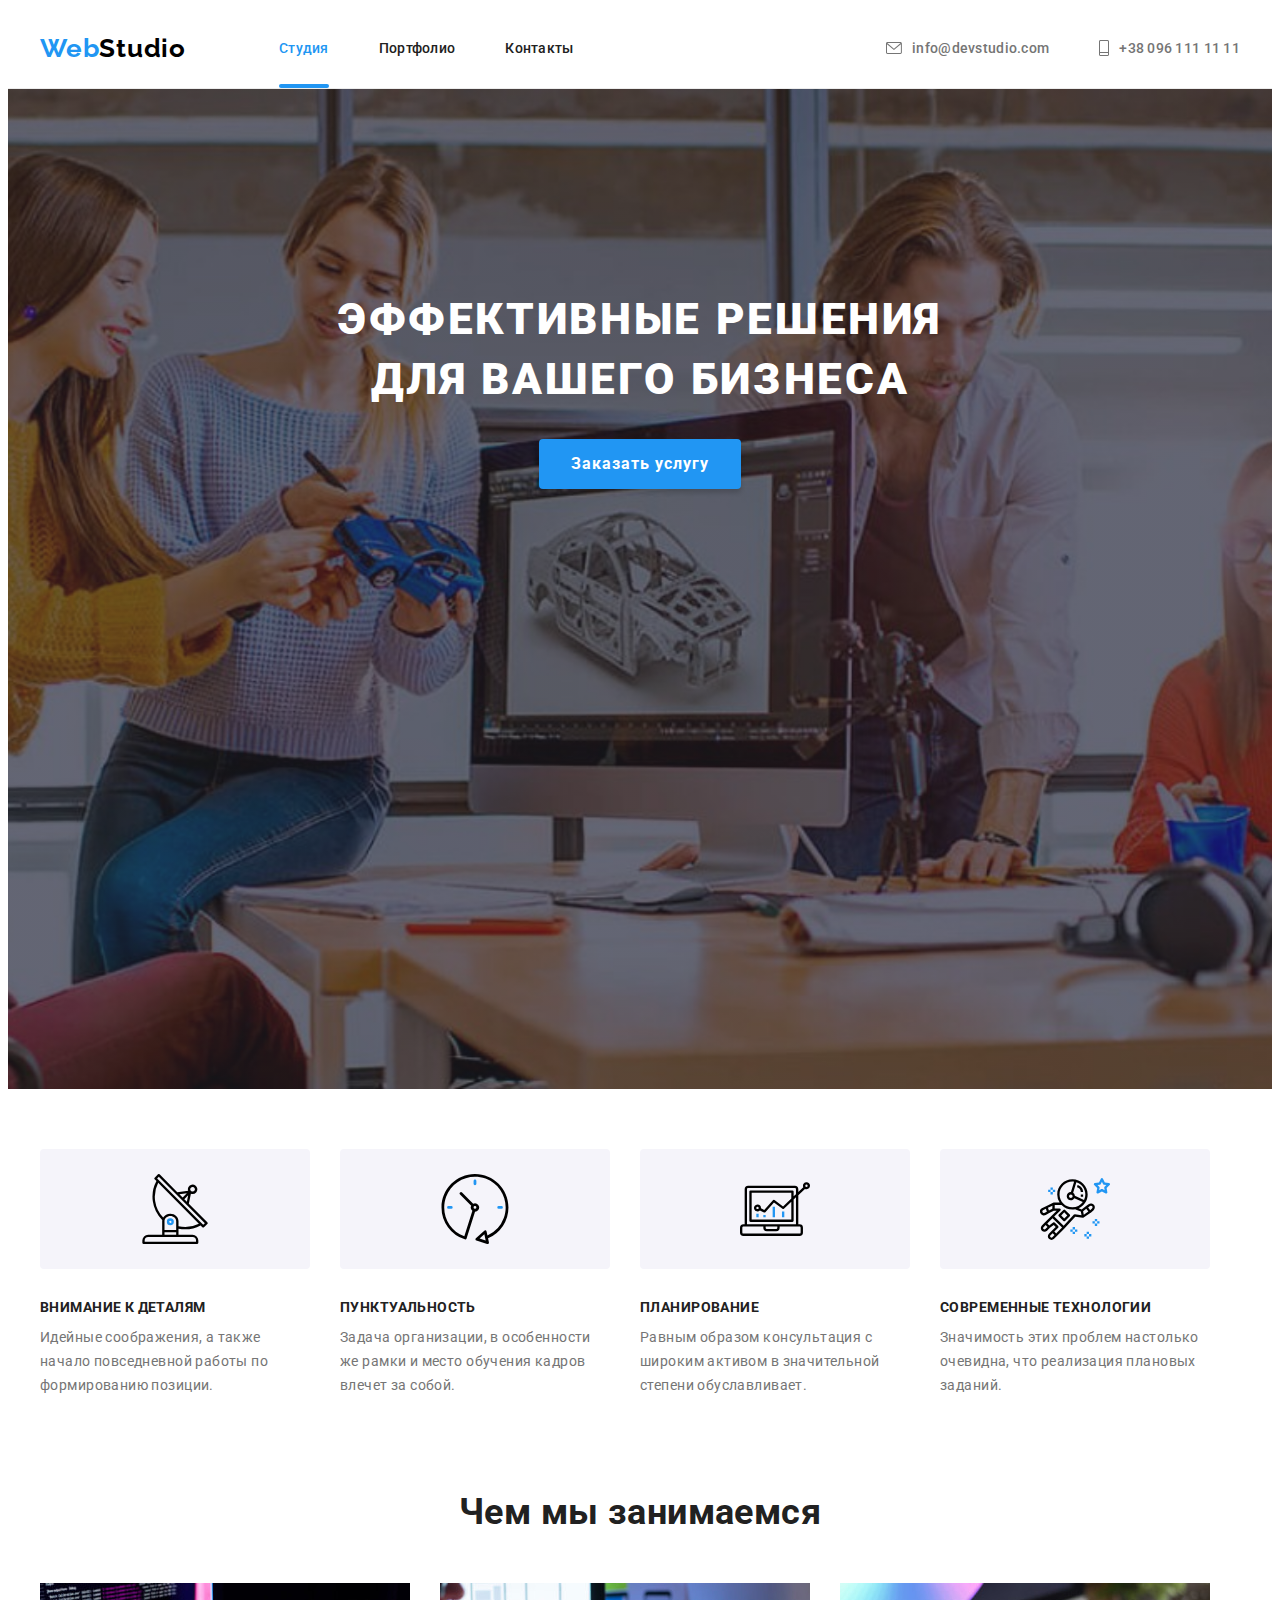
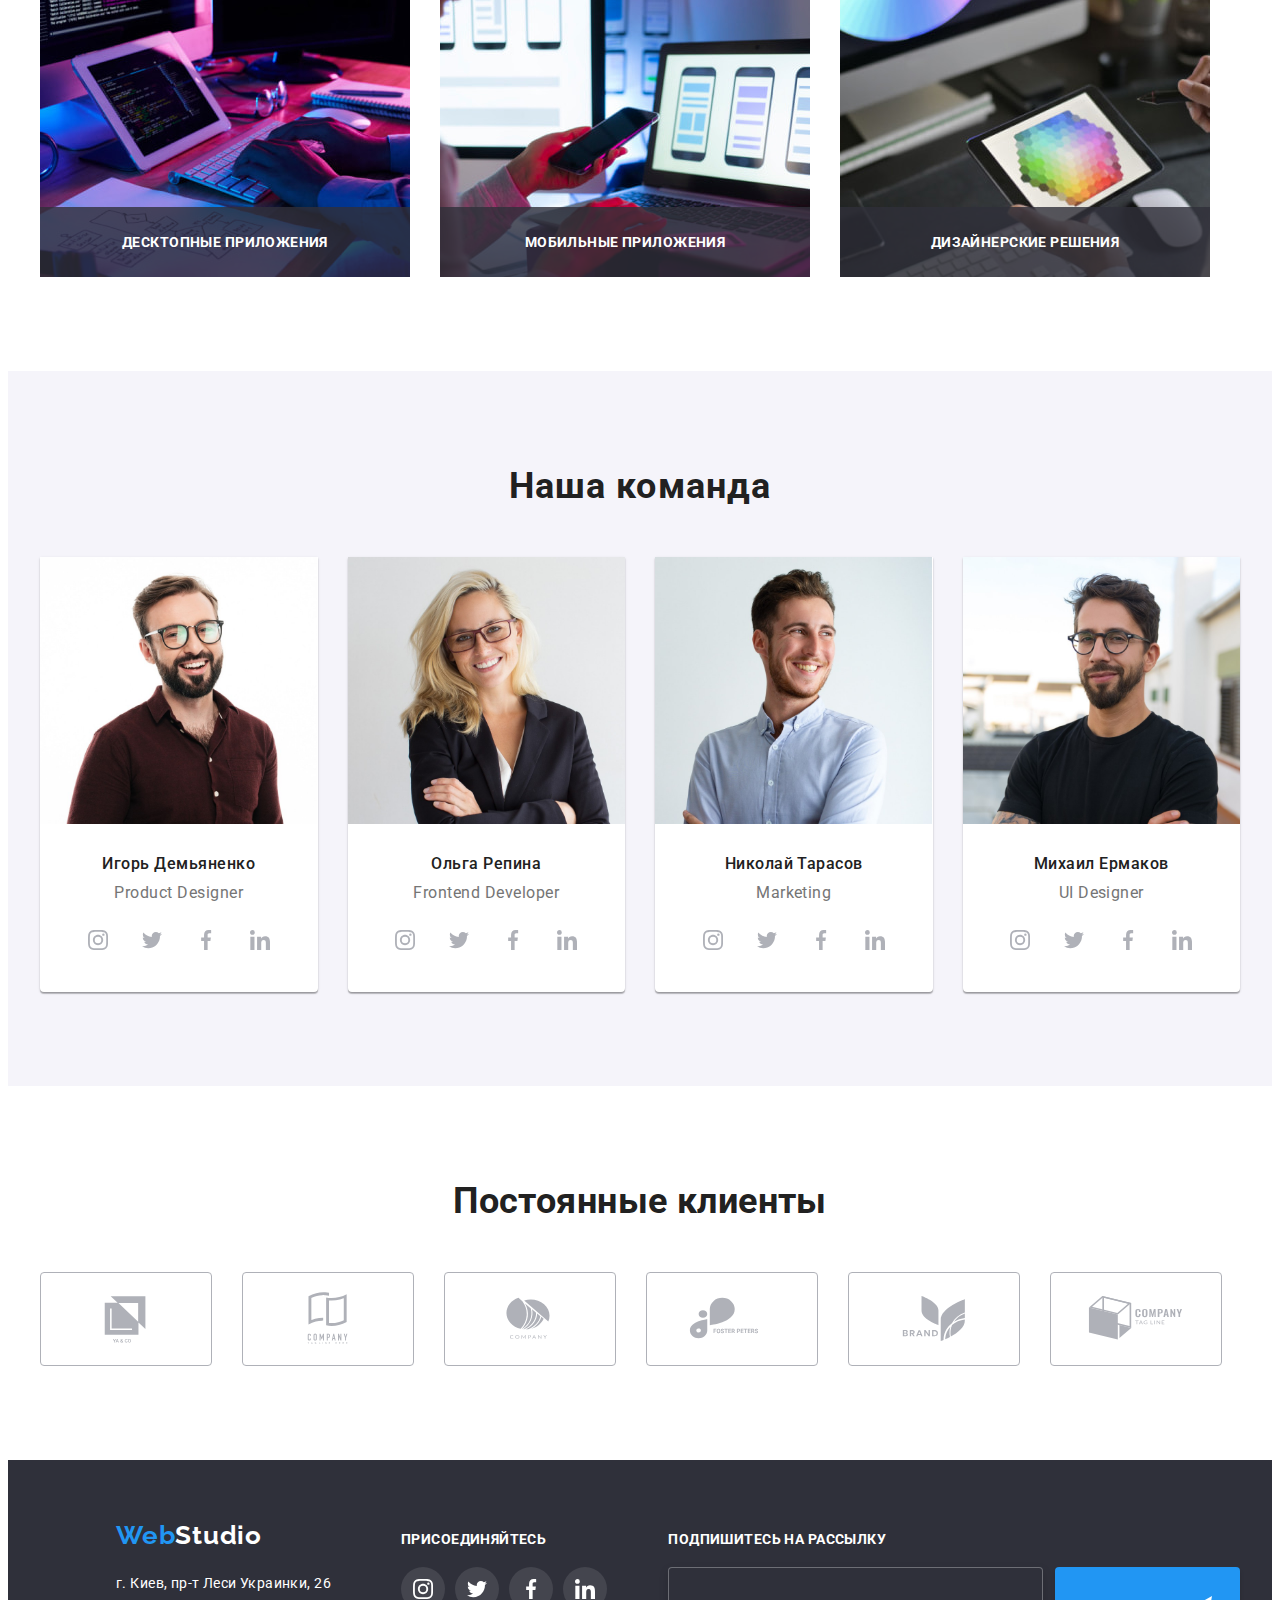
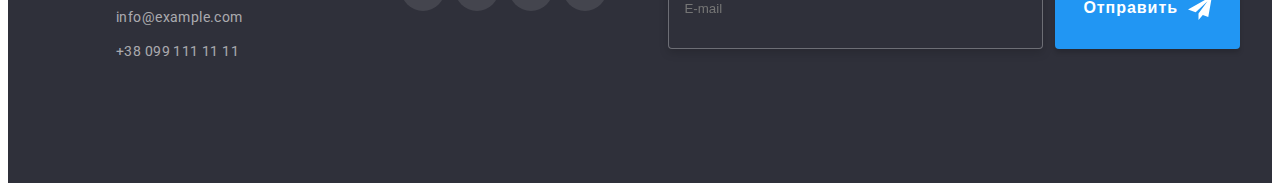
==== commit c9fa37ba: "Дз 8 на 1 проверку)" ====
--- a/index.html
+++ b/index.html
@@ -63,6 +63,11 @@
             >
           </li>
         </ul>
+        <button class="menu-button" type="button" data-menu-open>
+          <svg width="40" height="40">
+            <use href="./img/icons.svg#icon-burger-menu40px"></use>
+          </svg>
+        </button>
       </div>
     </header>
 
@@ -137,33 +142,66 @@
           <h2 class="our__work-title">Чем мы занимаемся</h2>
           <ul class="our__work-list list">
             <li class="our__work-item">
-              <img
+              <picture>
+                <source
+                  srcset="./img/our-work/img-1-1x.jpg 1x, ./img/our-work/img-1-2x.jpg 2x"
+                  media="(min-width: 1200px)"
+                />
+                <img
+                  class="our-team-link"
+                  src="./img/our-work/img-1-1x.jpg"
+                  alt="Фото Product Designer "
+                />
+              </picture>
+              <!-- <img
                 class="our__work-img"
                 src="./img/our-work/img1.jpg"
                 alt="Программист наберает код сайта на компьютере"
                 width="370"
                 height="294"
-              />
+              /> -->
               <p class="our__work-txt">Десктопные приложения</p>
             </li>
             <li class="our__work-item">
-              <img
+              <picture>
+                <source
+                  srcset="./img/our-work/img-2-1x.jpg 1x, ./img/our-work/img-2-2x.jpg 2x"
+                  media="(min-width: 1200px)"
+                />
+                <img
+                  class="our-team-link"
+                  src="./img/our-work/img-2-1x.jpg"
+                  alt="Фото Product Designer "
+                />
+              </picture>
+              <!-- <img
                 class="our__work-img"
                 src="./img/our-work/img2.jpg"
                 alt="Программист  сравнивает макет с компьютера"
                 width="370"
                 height="294"
-              />
+              /> -->
               <p class="our__work-txt">Мобильные приложения</p>
             </li>
             <li class="our__work-item">
-              <img
+              <picture>
+                <source
+                  srcset="./img/our-work/img-3-1x.jpg 1x, ./img/our-work/img-3-2x.jpg 2x"
+                  media="(min-width: 1200px)"
+                />
+                <img
+                  class="our-team-link"
+                  src="./img/our-work/img-3-1x.jpg"
+                  alt="Фото Product Designer "
+                />
+              </picture>
+              <!-- <img
                 class="our__work-img"
                 src="./img/our-work/img3.jpg"
                 alt="Программист выберает цвет из планшета"
                 width="370"
                 height="294"
-              />
+              /> -->
               <p class="our__work-txt">Дизайнерские решения</p>
             </li>
           </ul>
@@ -175,13 +213,26 @@
           <h2 class="team-title">Наша команда</h2>
           <ul class="our-team-list list">
             <li class="our-team-item">
-              <img
-                class="our-team-link"
-                src="./img/our-team/img1.jpg"
-                alt="Фото Product Designer "
-                width="270"
-                height="260"
-              />
+              <picture>
+                <source
+                  srcset="./img/our-team/img-1@1x_lg.jpg 1x, ./img/our-team/img-1@2x_lg.jpg 2x"
+                  media="(min-width: 1200px)"
+                />
+                <source
+                  srcset="./img/our-team/img-1@1x_md.jpg 1x, ./img/our-team/img-1@2x_md.jpg 2x"
+                  media="(min-width: 768px)"
+                />
+                <source
+                  srcset="./img/our-team/img-1@1x_sm.jpg 1x, ./img/our-team/img-1@2x_sm.jpg 2x"
+                  media="(min-width: 480px)"
+                />
+
+                <img
+                  class="our-team-link"
+                  src="./img/our-team/img-1@1x_sm.jpg"
+                  alt="Фото Product Designer "
+                />
+              </picture>
               <div class="card">
                 <h3 class="our-team-txt">Игорь Демьяненко</h3>
                 <p class="speciality" lang="en">Product Designer</p>
@@ -243,13 +294,25 @@
             </li>
 
             <li class="our-team-item">
-              <img
-                class="our-team-link"
-                src="./img/our-team/img2.jpg"
-                alt="Фото Frontend Developer"
-                width="270"
-                height="260"
-              />
+              <picture>
+                <source
+                  srcset="./img/our-team/img-2@1x_lg.jpg 1x, ./img/our-team/img-2@2x_lg.jpg 2x"
+                  media="(min-width: 1200px)"
+                />
+                <source
+                  srcset="./img/our-team/img-2@1x_md.jpg 1x, ./img/our-team/img-2@2x_md.jpg 2x"
+                  media="(min-width: 768px)"
+                />
+                <source
+                  srcset="./img/our-team/img-2@1x_sm.jpg 1x, ./img/our-team/img-2@2x_sm.jpg 2x"
+                  media="(min-width: 480px)"
+                />
+                <img
+                  class="our-team-link"
+                  src="./img/our-team/img-2@1x_lg.jpg"
+                  alt="Фото Product Designer "
+                />
+              </picture>
               <div class="card">
                 <h3 class="our-team-txt">Ольга Репина</h3>
                 <p class="speciality" lang="en">Frontend Developer</p>
@@ -311,13 +374,25 @@
             </li>
 
             <li class="our-team-item">
-              <img
-                class="our-team-link"
-                src="./img/our-team/img3.jpg"
-                alt="Фото Marketing"
-                width="270"
-                height="260"
-              />
+              <picture>
+                <source
+                  srcset="./img/our-team/img-3@1x_lg.jpg 1x, ./img/our-team/img-3@2x_lg.jpg 2x"
+                  media="(min-width: 1200px)"
+                />
+                <source
+                  srcset="./img/our-team/img-3@1x_md.jpg 1x, ./img/our-team/img-3@2x_md.jpg 2x"
+                  media="(min-width: 768px)"
+                />
+                <source
+                  srcset="./img/our-team/img-3@1x_sm.jpg 1x, ./img/our-team/img-3@2x_sm.jpg 2x"
+                  media="(min-width: 480px)"
+                />
+                <img
+                  class="our-team-link"
+                  src="./img/our-team/img-3@1x_lg.jpg"
+                  alt="Фото Product Designer "
+                />
+              </picture>
               <div class="card">
                 <h3 class="our-team-txt">Николай Тарасов</h3>
                 <p class="speciality" lang="en">Marketing</p>
@@ -379,13 +454,25 @@
             </li>
 
             <li class="our-team-item">
-              <img
-                class="our-team-link"
-                src="./img/our-team/img4.jpg"
-                alt="Фото UI Designer"
-                width="270"
-                height="260"
-              />
+              <picture>
+                <source
+                  srcset="./img/our-team/img-4@1x_lg.jpg 1x, ./img/our-team/img-4@2x_lg.jpg 2x"
+                  media="(min-width: 1200px)"
+                />
+                <source
+                  srcset="./img/our-team/img-4@1x_md.jpg 1x, ./img/our-team/img-4@2x_md.jpg 2x"
+                  media="(min-width: 768px)"
+                />
+                <source
+                  srcset="./img/our-team/img-4@1x_sm.jpg 1x, ./img/our-team/img-4@2x_sm.jpg 2x"
+                  media="(min-width: 480px)"
+                />
+                <img
+                  class="our-team-link"
+                  src="./img/our-team/img-4@1x_lg.jpg"
+                  alt="Фото Product Designer "
+                />
+              </picture>
               <div class="card">
                 <h3 class="our-team-txt">Михаил Ермаков</h3>
                 <p class="speciality" lang="en">UI Designer</p>
@@ -704,6 +791,53 @@
       </div>
     </div>
 
+    <!-- Mobile menu -->
+    <div class="menu-overlay" data-menu>
+      <div class="menu-container">
+        <button class="menu-button" type="button" data-menu-close>
+          <svg width="40" height="40" class="menu-close-icon">
+            <use href="./img/icons.svg#icon-close-menu40px"></use>
+          </svg>
+        </button>
+        <ul class="mobile-list list">
+          <li class="mobile-item">
+            <a href="./index.html" class="mobile-link-current link">Студия</a>
+          </li>
+          <li class="mobile-item">
+            <a href="./portfolio.html" class="mobile-link link">Портфолио</a>
+          </li>
+          <li class="mobile-item">
+            <a href="#" class="mobile-link link">Контакты</a>
+          </li>
+        </ul>
+
+        <ul class="mobile-list-adress list">
+          <li class="mobile-adress-item">
+            <a class="mobile-adress-mail-link" href="mailto:info@example.com">info@example.com</a>
+          </li>
+          <li class="mobile-adress-tell-item">
+            <a class="mobile-adress-link" href="tel:+380991111111">+38 099 111 11 11</a>
+          </li>
+        </ul>
+
+        <ul class="mobile-social-list list">
+          <li class="mobile-social-item">
+            <a href="#" class="mobile-social-link link">Instagram</a>
+          </li>
+          <li class="mobile-social-item">
+            <a href="#" class="mobile-social-link link">Twitter</a>
+          </li>
+          <li class="mobile-social-item">
+            <a href="#" class="mobile-social-link link">Facebook</a>
+          </li>
+          <li class="mobile-social-item">
+            <a href="#" class="mobile-social-link link">LinkedIn</a>
+          </li>
+        </ul>
+      </div>
+    </div>
+
     <script src="./js/modal.js"></script>
+    <script src="./js/menu.js"></script>
   </body>
 </html>
--- a/css/main.min.css
+++ b/css/main.min.css
@@ -1 +1 @@
-.visually-hidden{position:absolute;width:1px;height:1px;margin:-1px;border:0;padding:0;white-space:nowrap;-webkit-clip-path:inset(100%);clip-path:inset(100%);clip:rect(0 0 0 0);overflow:hidden}:root{--main-front: "Roboto", sans-serif;--secondary-front: "Raleway", sans-serif;--contacts-txt-cl: rgba(255, 255, 255, 0.6);--maim-txt-cl: #212121;--p-txt-cl: #757575;--logo-txt-cl: #000000;--dark-bg-cl: #2f303a;--our-team-bg-cl: #f5f4fa;--header-bg-cl: #ffffff;--button-bg-cl: #2196f3;--line-bg-cl: #e5e5e5;--button-main-bg-cl: #188ce8;--icons-bg-cl: #afb1b8;--anim-fast: 250ms cubic-bezier(0.4, 0, 0.2, 1)}body{font-family:var(--main-front);color:var(--maim-txt-cl);background-color:var(--header-bg-cl);font-size:14px;letter-spacing:.03em}h1,h2,h3,h4,h5,h6,p{margin:0}.link{text-decoration:none;color:currentColor}.list{list-style:none;padding:0;margin:0}img{display:block;max-width:100%;height:auto}.section{padding-top:94px;padding-bottom:94px}.container{width:1200px;padding-left:15px;padding-right:15px;margin-left:auto;margin-right:auto}.header{border-bottom:1px solid #ececec}.header-container{display:-webkit-box;display:-ms-flexbox;display:flex;-webkit-box-align:center;-ms-flex-align:center;align-items:center}.header-list{display:-webkit-box;display:-ms-flexbox;display:flex}.header-item{margin-right:50px}.header-nav{margin-right:auto;display:-webkit-box;display:-ms-flexbox;display:flex;-webkit-box-align:center;-ms-flex-align:center;align-items:center}.header-link{padding-top:32px;padding-bottom:32px;font-weight:500;font-size:14px;line-height:1.1428571429;letter-spacing:.02em;color:var(--maim-txt-cl);-webkit-transition:color var(--anim-fast);transition:color var(--anim-fast)}.header-link:hover,.header-link:focus{color:var(--button-bg-cl)}.header-link-current{position:relative;color:var(--button-bg-cl)}.header-link-current::after{content:"";display:block;position:absolute;bottom:0;left:0;width:100%;height:4px;border-radius:2px;background-color:var(--button-bg-cl)}.header-contacts{display:-webkit-box;display:-ms-flexbox;display:flex;-webkit-box-align:center;-ms-flex-align:center;align-items:center}.header:last-child{margin-right:0}.logo-link{font-family:var(--secondary-front);font-weight:700;font-size:26px;line-height:1.1923076923;letter-spacing:.03em;color:var(--logo-txt-cl);margin-right:93px}.logo-header-style{font-weight:700;font-size:26px;line-height:1.1923076923;letter-spacing:.03em;color:var(--button-bg-cl)}.contacts-link{display:-webkit-box;display:-ms-flexbox;display:flex;-webkit-box-align:center;-ms-flex-align:center;align-items:center;padding-top:32px;padding-bottom:32px;font-weight:500;font-size:14px;line-height:1.1428571429;letter-spacing:.02em;color:var(--p-txt-cl);-webkit-transition:color var(--anim-fast);transition:color var(--anim-fast)}.contacts-link:focus,.contacts-link:hover{color:var(--button-bg-cl)}.contacts-item{-webkit-box-align:center;-ms-flex-align:center;align-items:center}.contacts-item+.contacts-item{margin-left:50px}.contacts-link-maill{display:-webkit-box;display:-ms-flexbox;display:flex;-webkit-box-align:center;-ms-flex-align:center;align-items:center;padding-top:32px;padding-bottom:32px;font-weight:500;font-size:14px;line-height:1.1428571429;letter-spacing:.02em;color:var(--p-txt-cl);-webkit-transition:color var(--anim-fast);transition:color var(--anim-fast)}.contacts-link-maill:hover,.contacts-link-maill:focus{color:var(--button-bg-cl)}.hero-overley{max-width:1600px;height:600px;background-image:-webkit-gradient(linear, left top, right top, from(rgba(47, 48, 58, 0.4)), to(rgba(47, 48, 58, 0.4))),url(../img/hero/img-hero.jpg);background-image:linear-gradient(to right, rgba(47, 48, 58, 0.4), rgba(47, 48, 58, 0.4)),url(../img/hero/img-hero.jpg);background-color:rgba(47,48,58,.4);background-repeat:no-repeat;background-position:center;background-size:cover;margin-left:auto;margin-right:auto}.hero{text-align:center;padding:200px 0}.main-title{margin-bottom:30px;margin-left:auto;margin-right:auto;font-weight:900;font-size:44px;width:696px;line-height:1.3636363636;letter-spacing:.06em;color:var(--header-bg-cl);text-transform:uppercase}.hero-button{padding-top:10px;padding-right:32px;padding-bottom:10px;padding-left:32px;font-family:inherit;font-weight:700;font-size:16px;line-height:1.875;letter-spacing:.06em;color:var(--header-bg-cl);background-color:var(--button-bg-cl);cursor:pointer;-webkit-box-shadow:0px 4px 4px rgba(0,0,0,.15);box-shadow:0px 4px 4px rgba(0,0,0,.15);border-radius:4px;border:none;-webkit-transition:background-color var(--anim-fast);transition:background-color var(--anim-fast)}.hero-button:hover,.hero-button:focus{background-color:var(--button-main-bg-cl)}.about{padding-bottom:0}.about__list{display:-webkit-box;display:-ms-flexbox;display:flex;-webkit-box-pack:start;-ms-flex-pack:start;justify-content:flex-start;gap:30px}.about__list-item{-ms-flex-preferred-size:270px;flex-basis:270px}.about__list-title{margin-top:30px;margin-bottom:10px;font-weight:700;font-size:14px;line-height:1.1428571429;letter-spacing:.03em;text-transform:uppercase;color:var(--maim-txt-cl)}.about__list-uppertitle{font-size:14px;line-height:1.7142857143;letter-spacing:.03em;color:var(--p-txt-cl)}.about__list-image{display:block;width:270px;height:120px;background-color:var(--our-team-bg-cl);border-radius:4px}.about__list-image{display:-webkit-box;display:-ms-flexbox;display:flex;-webkit-box-pack:center;-ms-flex-pack:center;justify-content:center;-webkit-box-align:center;-ms-flex-align:center;align-items:center}.our__work-title{margin-bottom:50px;text-align:center;font-weight:700;font-size:36px;line-height:1.1666666667;color:var(--maim-txt-cl)}.our__work-list{display:-webkit-box;display:-ms-flexbox;display:flex;gap:30px}.our__work-item{position:relative}.our__work-txt{font-weight:700;width:100%;line-height:1.1428571429;text-transform:uppercase;color:var(--header-bg-cl);position:absolute;left:0;bottom:0;right:0;display:-webkit-box;display:-ms-flexbox;display:flex;-webkit-box-align:center;-ms-flex-align:center;align-items:center;-webkit-box-pack:center;-ms-flex-pack:center;justify-content:center;height:70px;background-color:rgba(47,48,58,.8)}.our-team{background-color:var(--our-team-bg-cl)}.our-team-item{background-color:var(--header-bg-cl);-webkit-box-shadow:0px 1px 3px rgba(0,0,0,.12),0px 1px 1px rgba(0,0,0,.14),0px 2px 1px rgba(0,0,0,.2);box-shadow:0px 1px 3px rgba(0,0,0,.12),0px 1px 1px rgba(0,0,0,.14),0px 2px 1px rgba(0,0,0,.2);border-radius:0px 0px 4px 4px}.our-team-list{display:-webkit-box;display:-ms-flexbox;display:flex;gap:30px}.our-team-link{-webkit-box-sizing:border-box;box-sizing:border-box}.our-team-txt{margin-bottom:10px;font-weight:500;font-size:16px;line-height:1.1875;letter-spacing:.03em;color:var(--maim-txt-cl)}.team-title{margin-bottom:50px;text-align:center;font-weight:700;font-size:36px;line-height:1.1666666667;letter-spacing:.03em;color:var(--maim-txt-cl)}.speciality{margin-bottom:16px;font-size:16px;line-height:1.1875;letter-spacing:.03em;color:var(--p-txt-cl)}.card{padding:30px 0;text-align:center}.our-clients-title{margin-bottom:50px;text-align:center;font-weight:700;font-size:36px;line-height:1.1666666667;color:var(--maim-txt-cl)}.our-clients__list{display:-webkit-box;display:-ms-flexbox;display:flex;gap:30px}.our-clients__link{display:-webkit-box;display:-ms-flexbox;display:flex;-webkit-box-align:center;-ms-flex-align:center;align-items:center;-webkit-box-pack:center;-ms-flex-pack:center;justify-content:center;width:170px;height:92px;border:1px solid var(--icons-bg-cl);border-radius:4px;color:var(--icons-bg-cl);-webkit-transition:color var(--anim-fast),border-color var(--anim-fast);transition:color var(--anim-fast),border-color var(--anim-fast)}.our-clients__link:hover,.our-clients__link:focus{border:1px solid var(--button-bg-cl);color:var(--button-bg-cl)}.our-clients__icon{fill:currentColor}.button-list{display:-webkit-box;display:-ms-flexbox;display:flex;-webkit-box-pack:center;-ms-flex-pack:center;justify-content:center;gap:8px;margin-bottom:50px}.portfolio-btn{padding-top:6px;padding-right:22px;padding-bottom:6px;padding-left:22px;font-family:var(--main-front);font-weight:500;font-size:16px;line-height:1.625;letter-spacing:.03em;color:var(--maim-txt-cl);background-color:var(--our-team-bg-cl);cursor:pointer;border:none;border-radius:4px;-webkit-transition:color var(--anim-fast),background-color var(--anim-fast),-webkit-box-shadow var(--anim-fast);transition:color var(--anim-fast),background-color var(--anim-fast),-webkit-box-shadow var(--anim-fast);transition:color var(--anim-fast),background-color var(--anim-fast),box-shadow var(--anim-fast);transition:color var(--anim-fast),background-color var(--anim-fast),box-shadow var(--anim-fast),-webkit-box-shadow var(--anim-fast)}.portfolio-btn:hover,.portfolio-btn:focus{background-color:var(--button-bg-cl);color:var(--header-bg-cl);-webkit-box-shadow:0px 3px 1px rgba(0,0,0,.1),0px 1px 2px rgba(0,0,0,.08),0px 2px 2px rgba(0,0,0,.12);box-shadow:0px 3px 1px rgba(0,0,0,.1),0px 1px 2px rgba(0,0,0,.08),0px 2px 2px rgba(0,0,0,.12)}.portfolio-btn-title{padding-top:6px;padding-right:22px;padding-bottom:6px;padding-left:22px;font-family:var(--main-front);font-weight:500;font-size:16px;line-height:1.625;letter-spacing:.03em;color:var(--header-bg-cl);background-color:var(--button-bg-cl);cursor:pointer;border:none;border-radius:4px}.portfolio-list{display:-webkit-box;display:-ms-flexbox;display:flex;gap:30px;-ms-flex-wrap:wrap;flex-wrap:wrap}.portfolio-link:hover .overlay,.portfolio-link:focus .overlay{-webkit-transform:translateY(0);transform:translateY(0)}.portfolio-animation{position:relative;overflow:hidden}.overlay{display:-webkit-box;display:-ms-flexbox;display:flex;-webkit-box-align:center;-ms-flex-align:center;align-items:center;-webkit-box-pack:center;-ms-flex-pack:center;justify-content:center;position:absolute;top:0;left:0;width:100%;height:100%;padding:63px 24px;background-color:rgba(33,150,243,.9);-webkit-transform:translateY(100%);transform:translateY(100%);-webkit-transition:-webkit-transform var(--anim-fast);transition:-webkit-transform var(--anim-fast);transition:transform var(--anim-fast);transition:transform var(--anim-fast), -webkit-transform var(--anim-fast)}.overlay-text{font-size:18px;line-height:1.5555555556;color:var(--header-bg-cl);text-align:center;-webkit-user-select:none;-moz-user-select:none;-ms-user-select:none;user-select:none}.portfolio-card{border-left:1px solid #eee;border-right:1px solid #eee;border-bottom:1px solid #eee;padding:20px 24px}.main-title-txt{font-weight:700;font-size:18px;line-height:2;letter-spacing:.06em;color:var(--maim-txt-cl);margin-bottom:4px}.main-txt{font-size:16px;line-height:1.875;color:var(--p-txt-cl)}.portfolio-link{display:block;-webkit-transition:-webkit-box-shadow var(--anim-fast);transition:-webkit-box-shadow var(--anim-fast);transition:box-shadow var(--anim-fast);transition:box-shadow var(--anim-fast), -webkit-box-shadow var(--anim-fast)}.portfolio-link:focus,.portfolio-link:hover{-webkit-box-shadow:0px 1px 1px rgba(0,0,0,.12),0px 4px 4px rgba(0,0,0,.06),1px 4px 6px rgba(0,0,0,.16);box-shadow:0px 1px 1px rgba(0,0,0,.12),0px 4px 4px rgba(0,0,0,.06),1px 4px 6px rgba(0,0,0,.16)}.our-clients-title{margin-bottom:50px;text-align:center;font-weight:700;font-size:36px;line-height:1.1666666667;color:var(--maim-txt-cl)}.our-clients__list{display:-webkit-box;display:-ms-flexbox;display:flex;gap:30px}.our-clients__link{display:-webkit-box;display:-ms-flexbox;display:flex;-webkit-box-align:center;-ms-flex-align:center;align-items:center;-webkit-box-pack:center;-ms-flex-pack:center;justify-content:center;width:170px;height:92px;border:1px solid var(--icons-bg-cl);border-radius:4px;color:var(--icons-bg-cl);-webkit-transition:color var(--anim-fast),border-color var(--anim-fast);transition:color var(--anim-fast),border-color var(--anim-fast)}.our-clients__link:hover,.our-clients__link:focus{border:1px solid var(--button-bg-cl);color:var(--button-bg-cl)}.our-clients__icon{fill:currentColor}.footer-address{margin-right:70px}.logo-link-footer{font-family:var(--secondary-front);font-weight:700;font-size:26px;line-height:1.1923076923;letter-spacing:.03em;color:var(--button-bg-cl)}.logo-footer-style{font-weight:700;font-size:26px;line-height:1.1923076923;letter-spacing:.03em;color:var(--header-bg-cl)}.footer{background-color:var(--dark-bg-cl);padding-top:60px;padding-bottom:60px}.footer-container{display:-webkit-box;display:-ms-flexbox;display:flex;-webkit-box-align:baseline;-ms-flex-align:baseline;align-items:baseline}.footer-item{margin-bottom:10px}.footer-item:last-child{margin:0}.footer-link-adress{font-weight:400;font-size:14px;line-height:1.7142857143;letter-spacing:.03em;color:var(--header-bg-cl)}.footer-link{font-weight:400;font-size:14px;line-height:1.7142857143;letter-spacing:.03em;color:var(--contacts-txt-cl);-webkit-transition:color var(--anim-fast);transition:color var(--anim-fast)}.footer-link:hover,.footer-link:focus{color:var(--header-bg-cl)}.contacts-adress{font-style:normal;margin-top:20px}.fotter-register-form-btn{display:-webkit-box;display:-ms-flexbox;display:flex;-webkit-box-align:center;-ms-flex-align:center;align-items:center;font-weight:700;font-size:16px;line-height:1.875;text-align:center;letter-spacing:.06em;color:var(--header-bg-cl);padding:10px 28px;background-color:var(--button-bg-cl);-webkit-box-shadow:0px 4px 4px rgba(0,0,0,.15);box-shadow:0px 4px 4px rgba(0,0,0,.15);border-radius:4px;border:none;gap:10px;cursor:pointer}.fotter-subscription-txt{font-weight:700;margin-bottom:20px;font-size:14px;line-height:1.1428571429;text-transform:uppercase;color:var(--header-bg-cl);display:block}.fotter-subscription-group{display:-webkit-box;display:-ms-flexbox;display:flex}.fotter-subscription-group-lable{margin-right:12px}.fotter-subscription-group-input{width:358px;height:50px;border:1px solid rgba(255,255,255,.3);-webkit-filter:drop-shadow(0px 4px 4px rgba(0, 0, 0, 0.15));filter:drop-shadow(0px 4px 4px rgba(0, 0, 0, 0.15));border-radius:4px;background-color:var(--dark-bg-cl);color:var(--header-bg-cl);padding:15px 0 15px 15px}.fotter-subscription-group-input:hover{border-color:var(--header-bg-cl)}.register-form-btn{display:inline-block;-webkit-box-align:center;-ms-flex-align:center;align-items:center;padding:10px 52px;cursor:pointer;background-color:var(--button-main-bg-cl);border-radius:4px;color:var(--header-bg-cl);border:none;font-weight:700;font-size:16px;line-height:1.875;letter-spacing:.06em;-webkit-transition:-webkit-box-shadow var(--anim-fast);transition:-webkit-box-shadow var(--anim-fast);transition:box-shadow var(--anim-fast);transition:box-shadow var(--anim-fast), -webkit-box-shadow var(--anim-fast)}.register-form-btn:hover,.register-form-btn:focus{-webkit-box-shadow:0px 4px 4px rgba(0,0,0,.15);box-shadow:0px 4px 4px rgba(0,0,0,.15);background-color:var(--button-main-bg-cl)}.socials{display:-webkit-box;display:-ms-flexbox;display:flex;-webkit-box-pack:center;-ms-flex-pack:center;justify-content:center;gap:10px}.socials .socials-link{display:-webkit-box;display:-ms-flexbox;display:flex;-webkit-box-align:center;-ms-flex-align:center;align-items:center;-webkit-box-pack:center;-ms-flex-pack:center;justify-content:center;width:44px;height:44px;background-color:var(--header-bg-cl);border-radius:50%;color:var(--icons-bg-cl);-webkit-transition:color var(--anim-fast),background-color var(--anim-fast);transition:color var(--anim-fast),background-color var(--anim-fast)}.socials .socials-link:hover,.socials .socials-link:focus{background-color:var(--button-bg-cl);color:var(--header-bg-cl)}.socials .socials-icon{fill:currentColor}.header-icons{fill:currentColor;margin-right:10px}.footer-icons{margin-right:auto}.footer-icons-txt{font-weight:700;margin-bottom:20px;font-size:14px;line-height:1.1428571429;text-transform:uppercase;color:var(--header-bg-cl)}.footer-icons-txt{font-weight:700;margin-bottom:20px;font-size:14px;line-height:1.1428571429;text-transform:uppercase;color:var(--header-bg-cl)}.footer-icons-list{display:-webkit-box;display:-ms-flexbox;display:flex;gap:10px}.footer-icons-link{display:-webkit-box;display:-ms-flexbox;display:flex;-webkit-box-align:center;-ms-flex-align:center;align-items:center;-webkit-box-pack:center;-ms-flex-pack:center;justify-content:center;width:44px;height:44px;background-color:rgba(255,255,255,.1);border-radius:50%;color:var(--header-bg-cl);-webkit-transition:color var(--anim-fast),background-color var(--anim-fast);transition:color var(--anim-fast),background-color var(--anim-fast)}.footer-icons-link:hover,.footer-icons-link:focus{background-color:var(--button-bg-cl)}.footer-icon{fill:currentColor}.backdrop{position:fixed;opacity:1;visibility:visible;top:0;left:0;width:100%;height:100%;background:rgba(0,0,0,.2);z-index:100;-webkit-transition:opacity 250ms cubic-bezier(0.4, 0, 0.2, 1),visibility 250ms cubic-bezier(0.4, 0, 0.2, 1);transition:opacity 250ms cubic-bezier(0.4, 0, 0.2, 1),visibility 250ms cubic-bezier(0.4, 0, 0.2, 1)}.backdrop.is-hidden{opacity:0;visibility:hidden;pointer-events:none}.modal-window{padding:40px;left:50%;top:50%;position:absolute;-webkit-transform:translate(-50%, -50%);transform:translate(-50%, -50%);width:528px;height:581px;position:absolute;background-color:var(--header-bg-cl);border-radius:4px;-webkit-box-shadow:0px 1px 3px rgba(0,0,0,.12),0px 1px 1px rgba(0,0,0,.14),0px 2px 1px rgba(0,0,0,.2);box-shadow:0px 1px 3px rgba(0,0,0,.12),0px 1px 1px rgba(0,0,0,.14),0px 2px 1px rgba(0,0,0,.2)}.backdrop.is-hidden .modal-window{-webkit-transform:translate(-50%, -50%) scale(0.9),visibility 250ms cubic-bezier(0.4, 0, 0.2, 1);transform:translate(-50%, -50%) scale(0.9),visibility 250ms cubic-bezier(0.4, 0, 0.2, 1)}.modal-btn{position:absolute;top:8px;right:8px;width:30px;height:30px;padding:0;display:-webkit-box;display:-ms-flexbox;display:flex;-webkit-box-align:center;-ms-flex-align:center;align-items:center;justify-items:center;border-radius:50%;border:1px solid rgba(0,0,0,.1);background-color:rgba(0,0,0,0);cursor:pointer;color:var(--button-bg-cl);-webkit-transition:var(--anim-fast);transition:var(--anim-fast)}.modal-btn:focus,.modal-btn:hover{fill:var(--button-bg-cl)}.register-form-agreement-link{color:var(--button-bg-cl)}.form{text-align:center}.form-title{display:block;margin-bottom:12px;font-weight:700;font-size:20px;line-height:1.15}.register-form-group{margin-bottom:20px}.form-group{display:block;position:relative;margin-bottom:10px}.form-group:last-child{margin-bottom:0}.form-group-lable{font-size:12px;line-height:1.1666666667;letter-spacing:.01em;color:var(--p-txt-cl);display:block;text-align:left;margin-bottom:4px}.form-group .form-group-input{width:100%;border:1px solid rgba(33,33,33,.2);border-radius:4px;padding:11px;padding-left:12px;outline:rgba(0,0,0,0);-webkit-transition:var(--anim-fast);transition:var(--anim-fast);padding-left:42px}.form-group .form-group-input:hover,.form-group .form-group-input:focus{border-color:var(--button-bg-cl)}.form-group-input-messenger{width:100%;border:1px solid rgba(33,33,33,.2);border-radius:4px;padding:11px;padding-left:12px;outline:rgba(0,0,0,0);-webkit-transition:var(--anim-fast);transition:var(--anim-fast);padding:12px 16px;height:120px;resize:none}.form-group-input-messenger:hover,.form-group-input-messenger:focus{border-color:var(--button-bg-cl)}.form-group-input:focus~.form-icon{fill:var(--button-bg-cl)}.form-group-input:hover~.form-icon{fill:var(--button-bg-cl)}.form-icon{position:absolute;bottom:11px;left:12px;-webkit-transition:var(--anim-fast);transition:var(--anim-fast)}.register-form-agreement{display:-webkit-box;display:-ms-flexbox;display:flex;-webkit-box-align:center;-ms-flex-align:center;align-items:center;-webkit-box-pack:center;-ms-flex-pack:center;justify-content:center;gap:7px;margin-bottom:30px}.register-checkbox:checked+.register-form-icon .register-form-icon-vector0{opacity:0;-webkit-transition:opacity var(--anim-fast);transition:opacity var(--anim-fast)}.register-form-icon-vector7{opacity:0;-webkit-transition:opacity var(--anim-fast);transition:opacity var(--anim-fast)}.register-checkbox:checked+.register-form-icon .register-form-icon-vector7{opacity:1}.register-form-agreement-text{font-size:14px;line-height:1.7142857143;color:var(--p-txt-cl);-webkit-user-select:none;-moz-user-select:none;-ms-user-select:none;user-select:none}.register-form-agreement-text-link{color:var(--button-bg-cl)}/*# sourceMappingURL=main.min.css.map */+.visually-hidden{position:absolute;width:1px;height:1px;margin:-1px;border:0;padding:0;white-space:nowrap;-webkit-clip-path:inset(100%);clip-path:inset(100%);clip:rect(0 0 0 0);overflow:hidden}:root{--main-front: "Roboto", sans-serif;--secondary-front: "Raleway", sans-serif;--contacts-txt-cl: rgba(255, 255, 255, 0.6);--maim-txt-cl: #212121;--p-txt-cl: #757575;--logo-txt-cl: #000000;--dark-bg-cl: #2f303a;--our-team-bg-cl: #f5f4fa;--header-bg-cl: #ffffff;--button-bg-cl: #2196f3;--line-bg-cl: #e5e5e5;--button-main-bg-cl: #188ce8;--icons-bg-cl: #afb1b8;--anim-fast: 250ms cubic-bezier(0.4, 0, 0.2, 1)}body{font-family:var(--main-front);color:var(--maim-txt-cl);background-color:var(--header-bg-cl);font-size:14px;letter-spacing:.03em}h1,h2,h3,h4,h5,h6,p{margin:0}.link{text-decoration:none;color:currentColor}.list{list-style:none;padding:0;margin:0}img{display:block;max-width:100%;height:auto;-o-object-fit:contain;object-fit:contain;-o-object-position:center;object-position:center}.menu-button{display:-webkit-inline-box;display:-ms-inline-flexbox;display:inline-flex;-webkit-box-pack:center;-ms-flex-pack:center;justify-content:center;-webkit-box-align:center;-ms-flex-align:center;align-items:center;width:40px;height:40px;background-color:rgba(0,0,0,0);border:none;cursor:pointer;margin-left:auto}@media screen and (min-width: 767px){.menu-button{display:none}}.menu-button:focus,.menu-button:hover{fill:var(--button-bg-cl)}.menu-overlay{position:fixed;top:0;left:0;z-index:100;width:100%;height:100%;opacity:0;pointer-events:none;visibility:hidden}@media screen and (min-width: 767px){.menu-overlay{display:none}}.menu-overlay.is-open{opacity:1;pointer-events:initial;visibility:visible}.menu-container{display:-webkit-box;display:-ms-flexbox;display:flex;-webkit-box-orient:vertical;-webkit-box-direction:normal;-ms-flex-direction:column;flex-direction:column;max-width:480px;padding:0 10px 48px 40px;height:100%;-webkit-transition:-webkit-transform var(--anim-fast);transition:-webkit-transform var(--anim-fast);transition:transform var(--anim-fast);transition:transform var(--anim-fast), -webkit-transform var(--anim-fast);background:#fff;-webkit-box-shadow:0px 4px 8px rgba(0,0,0,.04),0px 2px 4px rgba(0,0,0,.08),0px 1px 3px rgba(0,0,0,.16);box-shadow:0px 4px 8px rgba(0,0,0,.04),0px 2px 4px rgba(0,0,0,.08),0px 1px 3px rgba(0,0,0,.16)}.menu-overlay .is-open .menu-container{-webkit-transform:translateX(0);transform:translateX(0)}.mobile-list{margin-bottom:auto}.mobile-link{font-weight:500;font-size:40px;line-height:1.175;letter-spacing:.02em}.mobile-link:hover,.mobile-link:focus{color:var(--button-bg-cl)}.mobile-link-current{font-weight:500;font-size:40px;line-height:1.175;letter-spacing:.02em}.mobile-link-current:hover,.mobile-link-current:focus{color:var(--button-bg-cl)}.mobile-item{margin-bottom:32px}.mobile-item:last-child{margin-bottom:0}.mobile-adress-item{margin-bottom:32px}.mobile-adress-tell-item{margin-bottom:64px}.mobile-adress-mail-link{font-weight:500;font-size:34px;line-height:1.1764705882;letter-spacing:.02em;color:var(--button-bg-cl)}.mobile-adress-link{font-weight:500;font-size:24px;line-height:1.1666666667;letter-spacing:.02em;color:var(--p-txt-cl)}.mobile-social-list{display:-webkit-box;display:-ms-flexbox;display:flex;-ms-flex-wrap:wrap;flex-wrap:wrap;gap:20px}.mobile-social-item:not(:last-child) .mobile-social-link{display:-webkit-box;display:-ms-flexbox;display:flex;padding-right:10px;border-right:1px solid rgba(33,33,33,.2)}.mobile-social-link{font-weight:500;font-size:18px;line-height:1.2222222222;letter-spacing:.02em;color:var(--button-bg-cl)}.section{padding-top:94px;padding-bottom:94px}.container{padding-left:15px;padding-right:15px;margin-left:auto;margin-right:auto}@media screen and (min-width: 480px){.container{width:480px}}@media screen and (min-width: 768px){.container{width:768px}}@media screen and (min-width: 1200px){.container{width:1200px}}.header{border-bottom:1px solid #ececec}.header-container{display:-webkit-box;display:-ms-flexbox;display:flex;-webkit-box-align:center;-ms-flex-align:center;align-items:center}.header-list{display:-webkit-box;display:-ms-flexbox;display:flex}@media screen and (max-width: 767px){.header-list{display:none}}.header-item{margin-right:50px}.header-nav{margin-right:auto;display:-webkit-box;display:-ms-flexbox;display:flex;-webkit-box-align:center;-ms-flex-align:center;align-items:center}.header-link{padding-top:32px;padding-bottom:32px;font-weight:500;font-size:14px;line-height:1.1428571429;letter-spacing:.02em;color:var(--maim-txt-cl);-webkit-transition:color var(--anim-fast);transition:color var(--anim-fast)}.header-link:hover,.header-link:focus{color:var(--button-bg-cl)}.header-link-current{position:relative;color:var(--button-bg-cl)}.header-link-current::after{content:"";display:block;position:absolute;bottom:0;left:0;width:100%;height:4px;border-radius:2px;background-color:var(--button-bg-cl)}.header-contacts{display:-webkit-box;display:-ms-flexbox;display:flex;-webkit-box-align:center;-ms-flex-align:center;align-items:center}@media screen and (max-width: 767px){.header-contacts{display:none}}@media screen and (min-width: 768px)and (max-width: 1199px){.header-contacts{display:block}}.header:last-child{margin-right:0}.logo-link{font-family:var(--secondary-front);font-weight:700;font-size:26px;line-height:1.1923076923;letter-spacing:.03em;color:var(--logo-txt-cl);margin-right:93px}@media screen and (min-width: 768px)and (max-width: 1199px){.logo-link{margin-right:88px}}.logo-header-style{font-weight:700;font-size:26px;line-height:1.1923076923;letter-spacing:.03em;color:var(--button-bg-cl)}.contacts-link{display:-webkit-box;display:-ms-flexbox;display:flex;-webkit-box-align:center;-ms-flex-align:center;align-items:center;padding-top:32px;padding-bottom:32px;font-weight:500;font-size:14px;line-height:1.1428571429;letter-spacing:.02em;color:var(--p-txt-cl);-webkit-transition:color var(--anim-fast);transition:color var(--anim-fast)}@media screen and (min-width: 768px)and (max-width: 1199px){.contacts-link{padding-top:5px;padding-bottom:21px}}.contacts-link:focus,.contacts-link:hover{color:var(--button-bg-cl)}.contacts-item{-webkit-box-align:center;-ms-flex-align:center;align-items:center}.contacts-item+.contacts-item{margin-left:50px}@media screen and (min-width: 768px)and (max-width: 1199px){.contacts-item+.contacts-item{margin-left:0}}.contacts-link-maill{display:-webkit-box;display:-ms-flexbox;display:flex;-webkit-box-align:center;-ms-flex-align:center;align-items:center;padding-top:32px;padding-bottom:32px;font-weight:500;font-size:14px;line-height:1.1428571429;letter-spacing:.02em;color:var(--p-txt-cl);-webkit-transition:color var(--anim-fast);transition:color var(--anim-fast)}@media screen and (min-width: 768px)and (max-width: 1199px){.contacts-link-maill{padding-top:21px;padding-bottom:5px}}.contacts-link-maill:hover,.contacts-link-maill:focus{color:var(--button-bg-cl)}.hero-overley{max-width:1600px;height:600px;background-color:rgba(47,48,58,.4);background-repeat:no-repeat;background-position:center;background-size:cover;margin-left:auto;margin-right:auto;background-image:-webkit-gradient(linear, left top, right top, from(rgba(47, 48, 58, 0.4)), to(rgba(47, 48, 58, 0.4))),url(../../img/hero/Img@logo_1x-sm.jpg);background-image:linear-gradient(to right, rgba(47, 48, 58, 0.4), rgba(47, 48, 58, 0.4)),url(../../img/hero/Img@logo_1x-sm.jpg)}@media(min-device-pixel-ratio: 2),(-webkit-min-device-pixel-ratio: 2),(min-resolution: 192dpi),(min-resolution: 2dppx){.hero-overley{background-image:-webkit-gradient(linear, left top, right top, from(rgba(47, 48, 58, 0.4)), to(rgba(47, 48, 58, 0.4))),url(../../img/hero/Img@logo_2x-sm.jpg);background-image:linear-gradient(to right, rgba(47, 48, 58, 0.4), rgba(47, 48, 58, 0.4)),url(../../img/hero/Img@logo_2x-sm.jpg)}}@media screen and (min-width: 768px){.hero-overley{background-image:-webkit-gradient(linear, left top, right top, from(rgba(47, 48, 58, 0.4)), to(rgba(47, 48, 58, 0.4))),url(../../img/hero/Img@logo_1x-md.jpg);background-image:linear-gradient(to right, rgba(47, 48, 58, 0.4), rgba(47, 48, 58, 0.4)),url(../../img/hero/Img@logo_1x-md.jpg)}}@media screen and (min-width: 768px)and (min-device-pixel-ratio: 2),screen and (min-width: 768px)and (-webkit-min-device-pixel-ratio: 2),screen and (min-width: 768px)and (min-resolution: 192dpi),screen and (min-width: 768px)and (min-resolution: 2dppx){.hero-overley{background-image:-webkit-gradient(linear, left top, right top, from(rgba(47, 48, 58, 0.4)), to(rgba(47, 48, 58, 0.4))),url(../../img/hero/Img@logo_2x-md.jpg);background-image:linear-gradient(to right, rgba(47, 48, 58, 0.4), rgba(47, 48, 58, 0.4)),url(../../img/hero/Img@logo_2x-md.jpg)}}@media screen and (min-width: 1200px){.hero-overley{background-image:-webkit-gradient(linear, left top, right top, from(rgba(47, 48, 58, 0.4)), to(rgba(47, 48, 58, 0.4))),url(../../img/hero/Img@logo_1x-lg.jpg);background-image:linear-gradient(to right, rgba(47, 48, 58, 0.4), rgba(47, 48, 58, 0.4)),url(../../img/hero/Img@logo_1x-lg.jpg)}}@media screen and (min-width: 1200px)and (min-device-pixel-ratio: 2),screen and (min-width: 1200px)and (-webkit-min-device-pixel-ratio: 2),screen and (min-width: 1200px)and (min-resolution: 192dpi),screen and (min-width: 1200px)and (min-resolution: 2dppx){.hero-overley{background-image:-webkit-gradient(linear, left top, right top, from(rgba(47, 48, 58, 0.4)), to(rgba(47, 48, 58, 0.4))),url(../../img/hero/Img@logo_2x-lg.jpg);background-image:linear-gradient(to right, rgba(47, 48, 58, 0.4), rgba(47, 48, 58, 0.4)),url(../../img/hero/Img@logo_2x-lg.jpg)}}.hero{text-align:center;padding:200px 0}.main-title{margin-bottom:30px;margin-left:auto;margin-right:auto;font-weight:900;letter-spacing:.06em;color:var(--header-bg-cl);text-transform:uppercase}@media screen and (min-width: 480px){.main-title{font-size:26px;line-height:1.6153846154;width:360px}}@media screen and (min-width: 1200px){.main-title{font-size:44px;line-height:1.3636363636;width:696px}}.hero-button{padding-top:10px;padding-right:32px;padding-bottom:10px;padding-left:32px;font-family:inherit;font-weight:700;font-size:16px;line-height:1.875;letter-spacing:.06em;color:var(--header-bg-cl);background-color:var(--button-bg-cl);cursor:pointer;-webkit-box-shadow:0px 4px 4px rgba(0,0,0,.15);box-shadow:0px 4px 4px rgba(0,0,0,.15);border-radius:4px;border:none;-webkit-transition:background-color var(--anim-fast);transition:background-color var(--anim-fast)}.hero-button:hover,.hero-button:focus{background-color:var(--button-main-bg-cl)}@media screen and (min-width: 480px){.about{padding-top:60px;padding-bottom:60px}}@media screen and (min-width: 1200px){.about{padding-top:94;padding-bottom:0}}@media screen and (min-width: 480px){.about__list{display:-webkit-box;display:-ms-flexbox;display:flex;-ms-flex-wrap:wrap;flex-wrap:wrap;-webkit-box-pack:center;-ms-flex-pack:center;justify-content:center;gap:30px}}@media screen and (min-width: 1200px){.about__list{display:-webkit-box;display:-ms-flexbox;display:flex;-webkit-box-pack:start;-ms-flex-pack:start;justify-content:flex-start;gap:30px}}@media screen and (min-width: 480px){.about__list-item{-ms-flex-preferred-size:450px;flex-basis:450px}}@media screen and (min-width: 768px){.about__list-item{-ms-flex-preferred-size:354px;flex-basis:354px}}@media screen and (min-width: 1200px){.about__list-item{-ms-flex-preferred-size:270px;flex-basis:270px}}.about__list-title{margin-top:30px;margin-bottom:10px;font-weight:700;font-size:14px;line-height:1.1428571429;text-transform:uppercase;color:var(--maim-txt-cl)}@media screen and (min-width: 480px){.about__list-title{display:-webkit-box;display:-ms-flexbox;display:flex;-webkit-box-pack:center;-ms-flex-pack:center;justify-content:center;-ms-flex-line-pack:center;align-content:center}}@media screen and (min-width: 768px){.about__list-title{display:-webkit-box;display:-ms-flexbox;display:flex;-webkit-box-pack:start;-ms-flex-pack:start;justify-content:flex-start}}@media screen and (min-width: 1200px){.about__list-title{display:-webkit-box;display:-ms-flexbox;display:flex;-webkit-box-pack:start;-ms-flex-pack:start;justify-content:flex-start}}.about__list-uppertitle{font-size:14px;line-height:1.7142857143;color:var(--p-txt-cl)}.about__list-image{display:block;width:270px;height:120px;background-color:var(--our-team-bg-cl);border-radius:4px}@media screen and (min-width: 480px){.about__list-image{width:450px;height:170px}}@media screen and (min-width: 768px){.about__list-image{width:354px;height:120px}}@media screen and (min-width: 1200px){.about__list-image{width:270px;height:120px}}.about__list-image{display:-webkit-box;display:-ms-flexbox;display:flex;-webkit-box-pack:center;-ms-flex-pack:center;justify-content:center;-webkit-box-align:center;-ms-flex-align:center;align-items:center}.our__work-title{margin-bottom:50px;text-align:center;font-weight:700;font-size:36px;line-height:1.1666666667;color:var(--maim-txt-cl)}.our__work-list{display:-webkit-box;display:-ms-flexbox;display:flex;gap:30px}.our__work-item{position:relative}.our__work-txt{font-weight:700;width:100%;line-height:1.1428571429;text-transform:uppercase;color:var(--header-bg-cl);position:absolute;left:0;bottom:0;right:0;display:-webkit-box;display:-ms-flexbox;display:flex;-webkit-box-align:center;-ms-flex-align:center;align-items:center;-webkit-box-pack:center;-ms-flex-pack:center;justify-content:center;height:70px;background-color:rgba(47,48,58,.8)}@media screen and (max-width: 1199px){.our-work{display:none}}.our-team{background-color:var(--our-team-bg-cl)}.our-team-item{background-color:var(--header-bg-cl);-webkit-box-shadow:0px 1px 3px rgba(0,0,0,.12),0px 1px 1px rgba(0,0,0,.14),0px 2px 1px rgba(0,0,0,.2);box-shadow:0px 1px 3px rgba(0,0,0,.12),0px 1px 1px rgba(0,0,0,.14),0px 2px 1px rgba(0,0,0,.2);border-radius:0px 0px 4px 4px;margin-bottom:30px}@media screen and (min-width: 768px){.our-team-item{margin-bottom:0}}@media screen and (min-width: 1200px){.our-team-item{margin-bottom:0}}.our-team-item:last-child{margin-bottom:0}@media screen and (min-width: 480px){.our-team-list{display:block;gap:30px}}@media screen and (min-width: 768px)and (max-width: 1199px){.our-team-list{display:-webkit-box;display:-ms-flexbox;display:flex;-ms-flex-wrap:wrap;flex-wrap:wrap;gap:30px}}@media screen and (min-width: 1200px){.our-team-list{display:-webkit-box;display:-ms-flexbox;display:flex;gap:30px}}.our-team-link{-webkit-box-sizing:border-box;box-sizing:border-box}.our-team-txt{margin-bottom:10px;font-weight:500;font-size:16px;line-height:1.1875;letter-spacing:.03em;color:var(--maim-txt-cl)}@media screen and (min-width: 480px){.our-team{padding-top:60px;padding-bottom:60px}}@media screen and (min-width: 1200px){.our-team{padding-top:94px;padding-bottom:94px}}.team-title{text-align:center;font-weight:700;font-size:36px;line-height:1.1666666667;letter-spacing:.03em;color:var(--maim-txt-cl)}@media screen and (min-width: 480px){.team-title{margin-bottom:30px}}@media screen and (min-width: 1200px){.team-title{margin-bottom:50px}}.speciality{margin-bottom:16px;font-size:16px;line-height:1.1875;letter-spacing:.03em;color:var(--p-txt-cl)}.card{padding:30px 0;text-align:center}@media screen and (min-width: 480px){.our-clients{padding-top:60px;padding-bottom:60px}}@media screen and (min-width: 1200px){.our-clients{padding-top:94px;padding-bottom:94px}}.our-clients-title{text-align:center;font-weight:700;font-size:36px;line-height:1.1666666667;color:var(--maim-txt-cl)}@media screen and (min-width: 480px){.our-clients-title{margin-bottom:30px}}@media screen and (min-width: 1200px){.our-clients-title{margin-bottom:50px}}.our-clients__list{gap:30px}@media screen and (min-width: 480px){.our-clients__list{display:-webkit-box;display:-ms-flexbox;display:flex;-ms-flex-wrap:wrap;flex-wrap:wrap}}@media screen and (min-width: 1200px){.our-clients__list{display:-webkit-box;display:-ms-flexbox;display:flex}}.our-clients__link{display:-webkit-box;display:-ms-flexbox;display:flex;-webkit-box-align:center;-ms-flex-align:center;align-items:center;-webkit-box-pack:center;-ms-flex-pack:center;justify-content:center;height:92px;border:1px solid var(--icons-bg-cl);border-radius:4px;color:var(--icons-bg-cl);-webkit-transition:color var(--anim-fast),border-color var(--anim-fast);transition:color var(--anim-fast),border-color var(--anim-fast)}@media screen and (min-width: 480px){.our-clients__link{width:210px}}@media screen and (min-width: 768px){.our-clients__link{width:226px}}@media screen and (min-width: 1200px){.our-clients__link{width:170px}}.our-clients__link:hover,.our-clients__link:focus{border:1px solid var(--button-bg-cl);color:var(--button-bg-cl)}.our-clients__icon{fill:currentColor}.button-list{display:-webkit-box;display:-ms-flexbox;display:flex;-webkit-box-pack:center;-ms-flex-pack:center;justify-content:center;gap:8px}@media screen and (max-width: 767px){.button-list{display:-webkit-box;display:-ms-flexbox;display:flex;-ms-flex-wrap:wrap;flex-wrap:wrap;-webkit-box-pack:start;-ms-flex-pack:start;justify-content:flex-start}}@media screen and (min-width: 480px){.button-list{margin-bottom:40px}}@media screen and (min-width: 768px){.button-list{margin-bottom:30px}}@media screen and (min-width: 1200px){.button-list{margin-bottom:50px}}@media screen and (min-width: 480px){.portfolio{padding-top:60px;padding-bottom:60px}}@media screen and (min-width: 1200px){.portfolio{padding-top:94px;padding-bottom:94px}}.portfolio-btn{padding-top:6px;padding-right:22px;padding-bottom:6px;padding-left:22px;font-family:var(--main-front);font-weight:500;font-size:16px;line-height:1.625;letter-spacing:.03em;color:var(--maim-txt-cl);background-color:var(--our-team-bg-cl);cursor:pointer;border:none;border-radius:4px;-webkit-transition:color var(--anim-fast),background-color var(--anim-fast),-webkit-box-shadow var(--anim-fast);transition:color var(--anim-fast),background-color var(--anim-fast),-webkit-box-shadow var(--anim-fast);transition:color var(--anim-fast),background-color var(--anim-fast),box-shadow var(--anim-fast);transition:color var(--anim-fast),background-color var(--anim-fast),box-shadow var(--anim-fast),-webkit-box-shadow var(--anim-fast)}.portfolio-btn:hover,.portfolio-btn:focus{background-color:var(--button-bg-cl);color:var(--header-bg-cl);-webkit-box-shadow:0px 3px 1px rgba(0,0,0,.1),0px 1px 2px rgba(0,0,0,.08),0px 2px 2px rgba(0,0,0,.12);box-shadow:0px 3px 1px rgba(0,0,0,.1),0px 1px 2px rgba(0,0,0,.08),0px 2px 2px rgba(0,0,0,.12)}.portfolio-btn-title{padding-top:6px;padding-right:22px;padding-bottom:6px;padding-left:22px;font-family:var(--main-front);font-weight:500;font-size:16px;line-height:1.625;letter-spacing:.03em;color:var(--header-bg-cl);background-color:var(--button-bg-cl);cursor:pointer;border:none;border-radius:4px}.portfolio-list{display:-webkit-box;display:-ms-flexbox;display:flex;gap:30px;-ms-flex-wrap:wrap;flex-wrap:wrap}.portfolio-link:hover .overlay,.portfolio-link:focus .overlay{-webkit-transform:translateY(0);transform:translateY(0)}.portfolio-animation{position:relative;overflow:hidden}.overlay{display:-webkit-box;display:-ms-flexbox;display:flex;-webkit-box-align:center;-ms-flex-align:center;align-items:center;-webkit-box-pack:center;-ms-flex-pack:center;justify-content:center;position:absolute;top:0;left:0;width:100%;height:100%;padding:63px 24px;background-color:rgba(33,150,243,.9);-webkit-transform:translateY(100%);transform:translateY(100%);-webkit-transition:-webkit-transform var(--anim-fast);transition:-webkit-transform var(--anim-fast);transition:transform var(--anim-fast);transition:transform var(--anim-fast), -webkit-transform var(--anim-fast)}.overlay-text{font-size:18px;line-height:1.5555555556;color:var(--header-bg-cl);text-align:center;-webkit-user-select:none;-moz-user-select:none;-ms-user-select:none;user-select:none}.portfolio-card{border-left:1px solid #eee;border-right:1px solid #eee;border-bottom:1px solid #eee;padding:20px 24px}.main-title-txt{font-weight:700;font-size:18px;line-height:2;letter-spacing:.06em;color:var(--maim-txt-cl);margin-bottom:4px}.main-txt{font-size:16px;line-height:1.875;color:var(--p-txt-cl)}.portfolio-link{display:block;-webkit-transition:-webkit-box-shadow var(--anim-fast);transition:-webkit-box-shadow var(--anim-fast);transition:box-shadow var(--anim-fast);transition:box-shadow var(--anim-fast), -webkit-box-shadow var(--anim-fast)}.portfolio-link:focus,.portfolio-link:hover{-webkit-box-shadow:0px 1px 1px rgba(0,0,0,.12),0px 4px 4px rgba(0,0,0,.06),1px 4px 6px rgba(0,0,0,.16);box-shadow:0px 1px 1px rgba(0,0,0,.12),0px 4px 4px rgba(0,0,0,.06),1px 4px 6px rgba(0,0,0,.16)}@media screen and (min-width: 480px){.our-clients{padding-top:60px;padding-bottom:60px}}@media screen and (min-width: 1200px){.our-clients{padding-top:94px;padding-bottom:94px}}.our-clients-title{text-align:center;font-weight:700;font-size:36px;line-height:1.1666666667;color:var(--maim-txt-cl)}@media screen and (min-width: 480px){.our-clients-title{margin-bottom:30px}}@media screen and (min-width: 1200px){.our-clients-title{margin-bottom:50px}}.our-clients__list{gap:30px}@media screen and (min-width: 480px){.our-clients__list{display:-webkit-box;display:-ms-flexbox;display:flex;-ms-flex-wrap:wrap;flex-wrap:wrap}}@media screen and (min-width: 1200px){.our-clients__list{display:-webkit-box;display:-ms-flexbox;display:flex}}.our-clients__link{display:-webkit-box;display:-ms-flexbox;display:flex;-webkit-box-align:center;-ms-flex-align:center;align-items:center;-webkit-box-pack:center;-ms-flex-pack:center;justify-content:center;height:92px;border:1px solid var(--icons-bg-cl);border-radius:4px;color:var(--icons-bg-cl);-webkit-transition:color var(--anim-fast),border-color var(--anim-fast);transition:color var(--anim-fast),border-color var(--anim-fast)}@media screen and (min-width: 480px){.our-clients__link{width:210px}}@media screen and (min-width: 768px){.our-clients__link{width:226px}}@media screen and (min-width: 1200px){.our-clients__link{width:170px}}.our-clients__link:hover,.our-clients__link:focus{border:1px solid var(--button-bg-cl);color:var(--button-bg-cl)}.our-clients__icon{fill:currentColor}@media screen and (min-width: 480px){.footer-address{margin-right:0}}@media screen and (min-width: 768px){.footer-address{margin-right:165px;margin-left:76px}}@media screen and (min-width: 1200px){.footer-address{margin-right:70px}}.logo-link-footer{font-family:var(--secondary-front);font-weight:700;font-size:26px;line-height:1.1923076923;letter-spacing:.03em;color:var(--button-bg-cl)}.logo-footer-style{font-weight:700;font-size:26px;line-height:1.1923076923;letter-spacing:.03em;color:var(--header-bg-cl)}.footer{background-color:var(--dark-bg-cl);padding-top:60px;padding-bottom:60px}@media screen and (min-width: 480px)and (max-width: 1199px){.footer-container{text-align:center}}@media screen and (min-width: 768px){.footer-container{display:-webkit-box;display:-ms-flexbox;display:flex;-ms-flex-wrap:wrap;flex-wrap:wrap;-webkit-box-pack:center;-ms-flex-pack:center;justify-content:center}}@media screen and (min-width: 1200px){.footer-container{display:-webkit-box;display:-ms-flexbox;display:flex;-webkit-box-align:baseline;-ms-flex-align:baseline;align-items:baseline}}.footer-item{margin-bottom:10px}.footer-item:last-child{margin:0}.footer-link-adress{font-weight:400;font-size:14px;line-height:1.7142857143;letter-spacing:.03em;color:var(--header-bg-cl)}.footer-link{font-weight:400;font-size:14px;line-height:1.7142857143;letter-spacing:.03em;color:var(--contacts-txt-cl);-webkit-transition:color var(--anim-fast);transition:color var(--anim-fast)}.footer-link:hover,.footer-link:focus{color:var(--header-bg-cl)}@media screen and (min-width: 480px){.footer-list{margin-bottom:60px}}.contacts-adress{font-style:normal;margin-top:20px}.fotter-register-form-btn{display:-webkit-box;display:-ms-flexbox;display:flex;-webkit-box-align:center;-ms-flex-align:center;align-items:center;font-weight:700;font-size:16px;line-height:1.875;text-align:center;letter-spacing:.06em;color:var(--header-bg-cl);padding:10px 28px;background-color:var(--button-bg-cl);-webkit-box-shadow:0px 4px 4px rgba(0,0,0,.15);box-shadow:0px 4px 4px rgba(0,0,0,.15);border-radius:4px;border:none;gap:10px;cursor:pointer}@media screen and (min-width: 480px){.fotter-register-form-btn{margin-left:auto;margin-right:auto}}.fotter-subscription-txt{font-weight:700;margin-bottom:20px;font-size:14px;line-height:1.1428571429;text-transform:uppercase;color:var(--header-bg-cl);display:block}@media screen and (min-width: 1200px){.fotter-subscription-group{display:-webkit-box;display:-ms-flexbox;display:flex}}@media screen and (min-width: 1200px){.fotter-subscription-group-lable{margin-right:12px}}.fotter-subscription-group-input{height:50px;border:1px solid rgba(255,255,255,.3);-webkit-filter:drop-shadow(0px 4px 4px rgba(0, 0, 0, 0.15));filter:drop-shadow(0px 4px 4px rgba(0, 0, 0, 0.15));border-radius:4px;background-color:var(--dark-bg-cl);color:var(--header-bg-cl);padding:15px 0 15px 15px}.fotter-subscription-group-input:hover{border-color:var(--header-bg-cl)}@media screen and (min-width: 480px)and (max-width: 1199px){.fotter-subscription-group-input{width:450px;margin-bottom:20px}}@media screen and (min-width: 1200px){.fotter-subscription-group-input{width:358px}}.register-form-btn{display:inline-block;-webkit-box-align:center;-ms-flex-align:center;align-items:center;padding:10px 52px;cursor:pointer;background-color:var(--button-main-bg-cl);border-radius:4px;color:var(--header-bg-cl);border:none;font-weight:700;font-size:16px;line-height:1.875;letter-spacing:.06em;-webkit-transition:-webkit-box-shadow var(--anim-fast);transition:-webkit-box-shadow var(--anim-fast);transition:box-shadow var(--anim-fast);transition:box-shadow var(--anim-fast), -webkit-box-shadow var(--anim-fast)}.register-form-btn:hover,.register-form-btn:focus{-webkit-box-shadow:0px 4px 4px rgba(0,0,0,.15);box-shadow:0px 4px 4px rgba(0,0,0,.15);background-color:var(--button-main-bg-cl)}.socials{display:-webkit-box;display:-ms-flexbox;display:flex;-webkit-box-pack:center;-ms-flex-pack:center;justify-content:center;gap:10px}.socials .socials-link{display:-webkit-box;display:-ms-flexbox;display:flex;-webkit-box-align:center;-ms-flex-align:center;align-items:center;-webkit-box-pack:center;-ms-flex-pack:center;justify-content:center;width:44px;height:44px;background-color:var(--header-bg-cl);border-radius:50%;color:var(--icons-bg-cl);-webkit-transition:color var(--anim-fast),background-color var(--anim-fast);transition:color var(--anim-fast),background-color var(--anim-fast)}.socials .socials-link:hover,.socials .socials-link:focus{background-color:var(--button-bg-cl);color:var(--header-bg-cl)}.socials .socials-icon{fill:currentColor}.header-icons{fill:currentColor;margin-right:10px}.footer-icons{margin-right:auto}@media screen and (min-width: 480px){.footer-icons{margin-bottom:60px}}.footer-icons-txt{font-weight:700;margin-bottom:20px;font-size:14px;line-height:1.1428571429;text-transform:uppercase;color:var(--header-bg-cl)}.footer-icons-txt{font-weight:700;margin-bottom:20px;font-size:14px;line-height:1.1428571429;text-transform:uppercase;color:var(--header-bg-cl)}.footer-icons-list{display:-webkit-box;display:-ms-flexbox;display:flex;gap:10px}@media screen and (min-width: 480px){.footer-icons-list{-webkit-box-pack:center;-ms-flex-pack:center;justify-content:center;-webkit-box-align:center;-ms-flex-align:center;align-items:center}}.footer-icons-link{display:-webkit-box;display:-ms-flexbox;display:flex;-webkit-box-align:center;-ms-flex-align:center;align-items:center;-webkit-box-pack:center;-ms-flex-pack:center;justify-content:center;width:44px;height:44px;background-color:rgba(255,255,255,.1);border-radius:50%;color:var(--header-bg-cl);-webkit-transition:color var(--anim-fast),background-color var(--anim-fast);transition:color var(--anim-fast),background-color var(--anim-fast)}.footer-icons-link:hover,.footer-icons-link:focus{background-color:var(--button-bg-cl)}.footer-icon{fill:currentColor}.backdrop{position:fixed;opacity:1;visibility:visible;top:0;left:0;width:100%;height:100%;background:rgba(0,0,0,.2);z-index:100;-webkit-transition:opacity 250ms cubic-bezier(0.4, 0, 0.2, 1),visibility 250ms cubic-bezier(0.4, 0, 0.2, 1);transition:opacity 250ms cubic-bezier(0.4, 0, 0.2, 1),visibility 250ms cubic-bezier(0.4, 0, 0.2, 1)}.backdrop.is-hidden{opacity:0;visibility:hidden;pointer-events:none}.modal-window{padding:40px;left:50%;top:50%;position:absolute;-webkit-transform:translate(-50%, -50%);transform:translate(-50%, -50%);position:absolute;background-color:var(--header-bg-cl);border-radius:4px;-webkit-box-shadow:0px 1px 3px rgba(0,0,0,.12),0px 1px 1px rgba(0,0,0,.14),0px 2px 1px rgba(0,0,0,.2);box-shadow:0px 1px 3px rgba(0,0,0,.12),0px 1px 1px rgba(0,0,0,.14),0px 2px 1px rgba(0,0,0,.2)}@media screen and (min-width: 480px){.modal-window{width:450px;height:609px}}@media screen and (min-width: 1200px){.modal-window{width:528px;height:581px}}.backdrop.is-hidden .modal-window{-webkit-transform:translate(-50%, -50%) scale(0.9),visibility 250ms cubic-bezier(0.4, 0, 0.2, 1);transform:translate(-50%, -50%) scale(0.9),visibility 250ms cubic-bezier(0.4, 0, 0.2, 1)}.modal-btn{position:absolute;top:8px;right:8px;width:30px;height:30px;padding:0;display:-webkit-box;display:-ms-flexbox;display:flex;-webkit-box-align:center;-ms-flex-align:center;align-items:center;justify-items:center;border-radius:50%;border:1px solid rgba(0,0,0,.1);background-color:rgba(0,0,0,0);cursor:pointer;color:var(--button-bg-cl);-webkit-transition:var(--anim-fast);transition:var(--anim-fast)}.modal-btn:focus,.modal-btn:hover{fill:var(--button-bg-cl)}.register-form-agreement-link{color:var(--button-bg-cl)}.form{text-align:center}.form-title{display:block;margin-bottom:12px;font-weight:700;font-size:20px;line-height:1.15}.register-form-group{margin-bottom:20px}.form-group{display:block;position:relative;margin-bottom:10px}.form-group:last-child{margin-bottom:0}.form-group-lable{font-size:12px;line-height:1.1666666667;letter-spacing:.01em;color:var(--p-txt-cl);display:block;text-align:left;margin-bottom:4px}.form-group .form-group-input{width:100%;border:1px solid rgba(33,33,33,.2);border-radius:4px;padding:11px;padding-left:12px;outline:rgba(0,0,0,0);-webkit-transition:var(--anim-fast);transition:var(--anim-fast);padding-left:42px}.form-group .form-group-input:hover,.form-group .form-group-input:focus{border-color:var(--button-bg-cl)}.form-group-input-messenger{width:100%;border:1px solid rgba(33,33,33,.2);border-radius:4px;padding:11px;padding-left:12px;outline:rgba(0,0,0,0);-webkit-transition:var(--anim-fast);transition:var(--anim-fast);padding:12px 16px;height:120px;resize:none}.form-group-input-messenger:hover,.form-group-input-messenger:focus{border-color:var(--button-bg-cl)}.form-group-input:focus~.form-icon{fill:var(--button-bg-cl)}.form-group-input:hover~.form-icon{fill:var(--button-bg-cl)}.form-icon{position:absolute;bottom:11px;left:12px;-webkit-transition:var(--anim-fast);transition:var(--anim-fast)}.register-form-agreement{display:-webkit-box;display:-ms-flexbox;display:flex;-webkit-box-align:center;-ms-flex-align:center;align-items:center;-webkit-box-pack:center;-ms-flex-pack:center;justify-content:center;gap:7px;margin-bottom:30px}.register-checkbox:checked+.register-form-icon .register-form-icon-vector0{opacity:0;-webkit-transition:opacity var(--anim-fast);transition:opacity var(--anim-fast)}.register-form-icon-vector7{opacity:0;-webkit-transition:opacity var(--anim-fast);transition:opacity var(--anim-fast)}.register-checkbox:checked+.register-form-icon .register-form-icon-vector7{opacity:1}.register-form-agreement-text{color:var(--p-txt-cl);-webkit-user-select:none;-moz-user-select:none;-ms-user-select:none;user-select:none}.register-form-agreement-text-link{color:var(--button-bg-cl)}@media screen and (min-width: 480px){.register-form-agreement-text{font-size:12px;line-height:1.1666666667}}@media screen and (min-width: 1200px){.register-form-agreement-text{font-size:14px;line-height:1.7142857143}}/*# sourceMappingURL=main.min.css.map */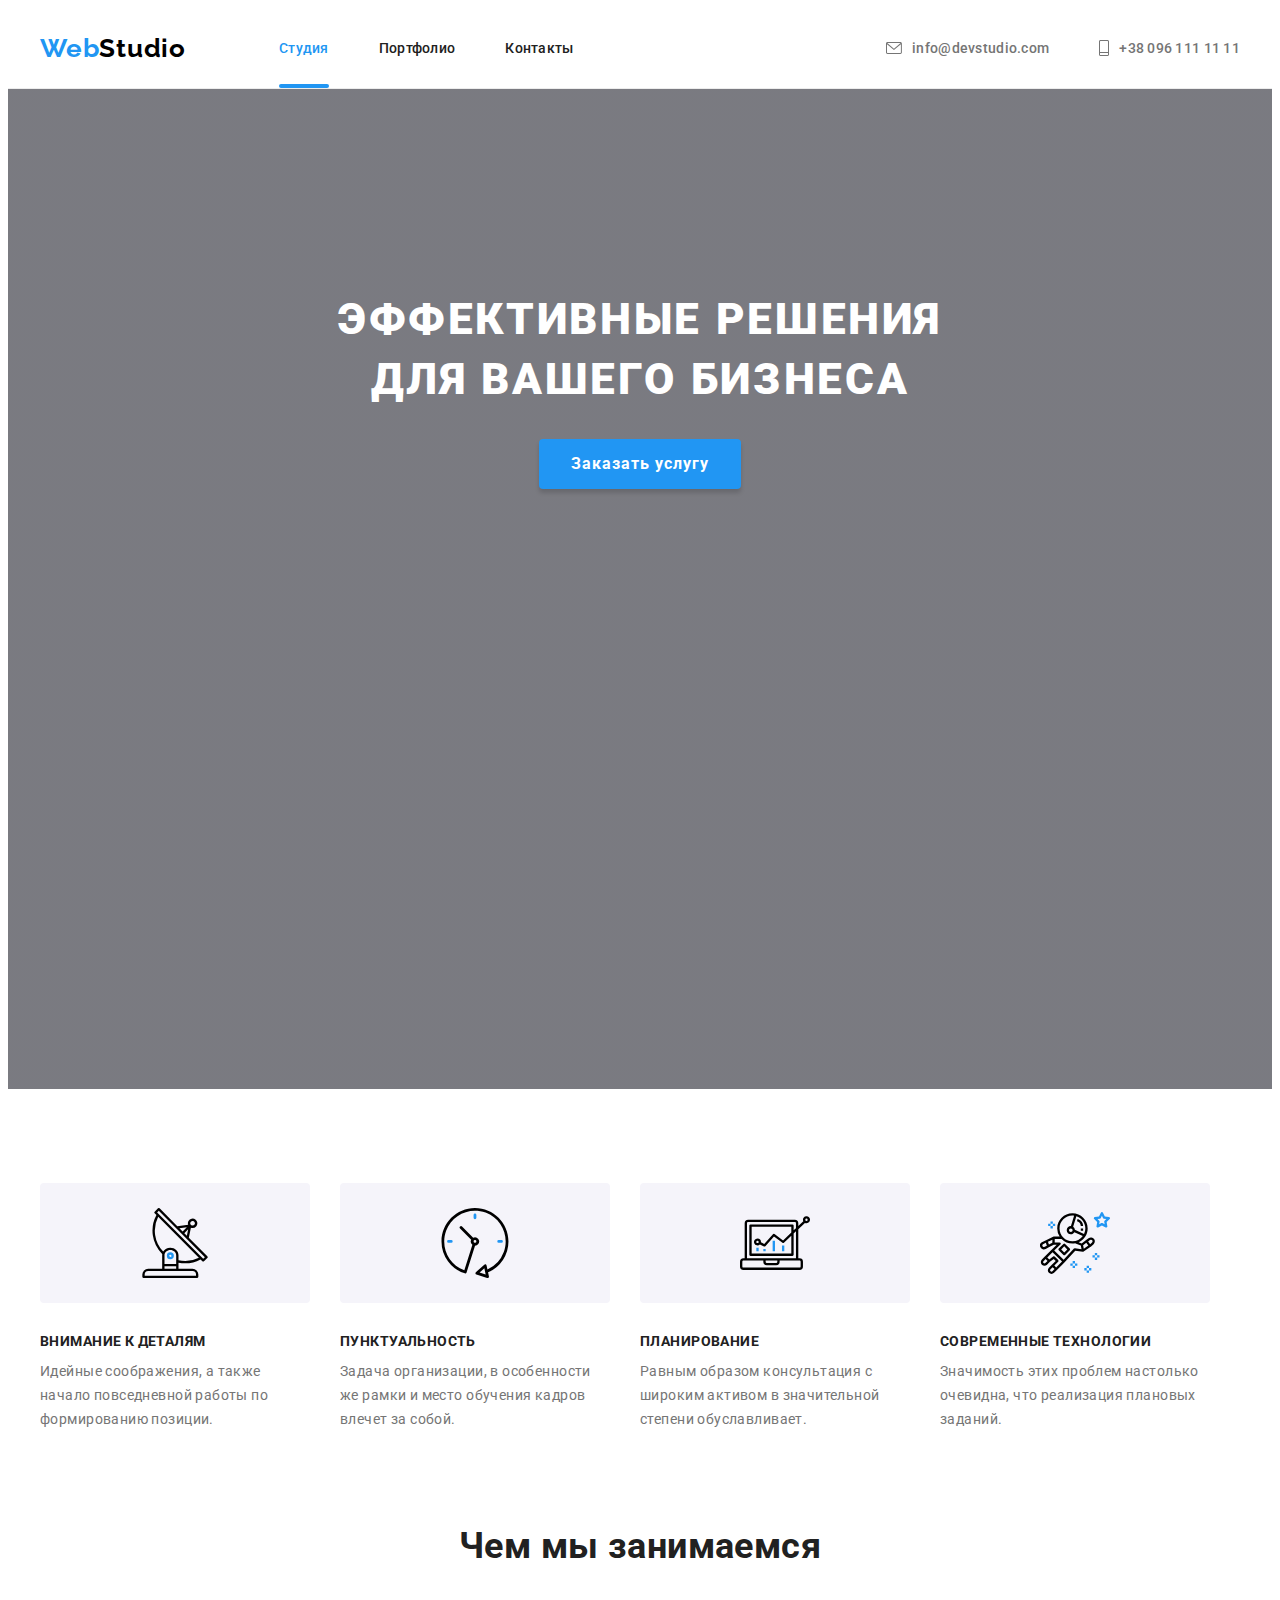
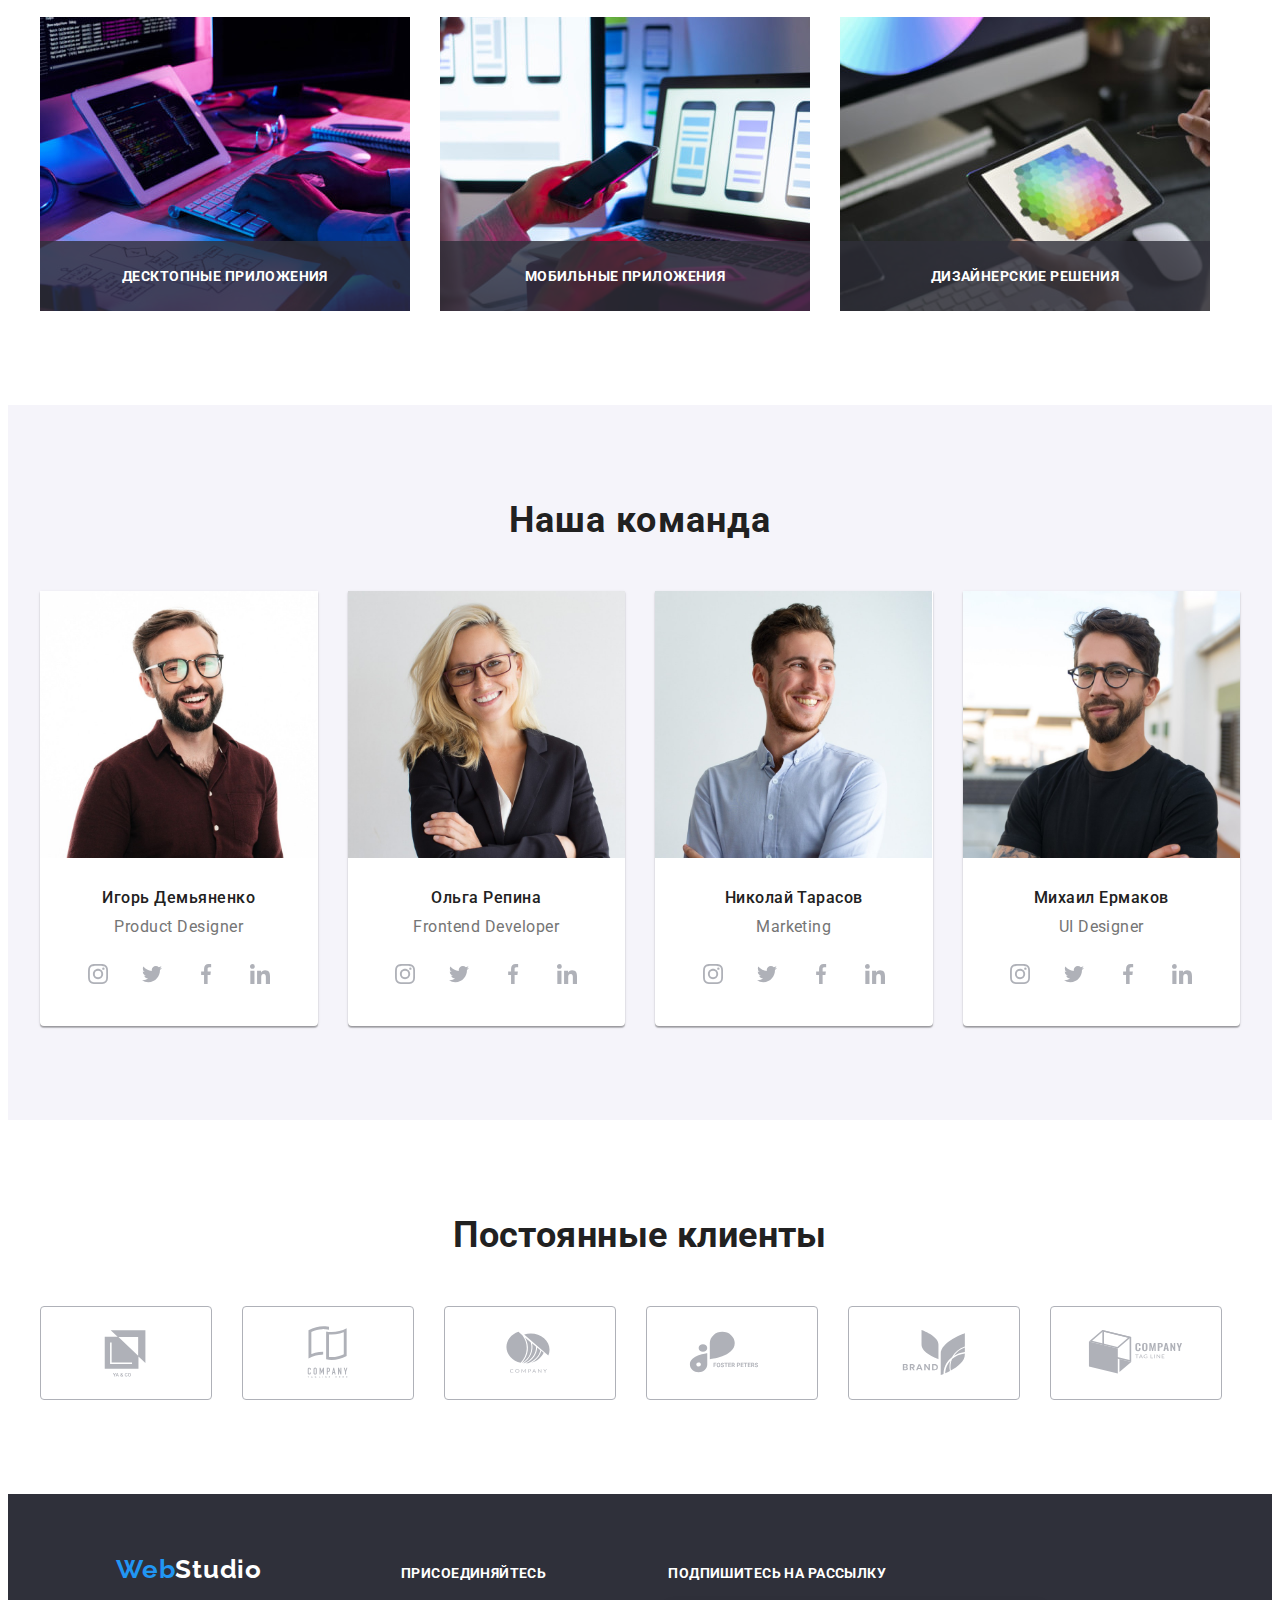
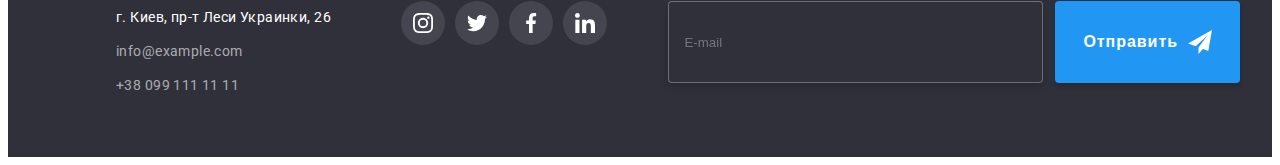
==== commit e7a19ba7: "Дз 8 21.08. 2022 пересдача))" ====
--- a/index.html
+++ b/index.html
@@ -26,7 +26,7 @@
     <!-- Fonts and -->
   </head>
   <body>
-    <!--Hedear section-->
+    <!-- Hedear section-->
     <header class="header">
       <div class="container header-container">
         <nav class="header-nav">
@@ -812,11 +812,13 @@
         </ul>
 
         <ul class="mobile-list-adress list">
+          <li class="mobile-adress-tell-item">
+            <a class="mobile-adress-link link" href="tel:+380991111111">+38 099 111 11 11</a>
+          </li>
           <li class="mobile-adress-item">
-            <a class="mobile-adress-mail-link" href="mailto:info@example.com">info@example.com</a>
-          </li>
-          <li class="mobile-adress-tell-item">
-            <a class="mobile-adress-link" href="tel:+380991111111">+38 099 111 11 11</a>
+            <a class="mobile-adress-mail-link link" href="mailto:info@example.com"
+              >info@example.com</a
+            >
           </li>
         </ul>
 
--- a/css/main.min.css
+++ b/css/main.min.css
@@ -1 +1 @@
-.visually-hidden{position:absolute;width:1px;height:1px;margin:-1px;border:0;padding:0;white-space:nowrap;-webkit-clip-path:inset(100%);clip-path:inset(100%);clip:rect(0 0 0 0);overflow:hidden}:root{--main-front: "Roboto", sans-serif;--secondary-front: "Raleway", sans-serif;--contacts-txt-cl: rgba(255, 255, 255, 0.6);--maim-txt-cl: #212121;--p-txt-cl: #757575;--logo-txt-cl: #000000;--dark-bg-cl: #2f303a;--our-team-bg-cl: #f5f4fa;--header-bg-cl: #ffffff;--button-bg-cl: #2196f3;--line-bg-cl: #e5e5e5;--button-main-bg-cl: #188ce8;--icons-bg-cl: #afb1b8;--anim-fast: 250ms cubic-bezier(0.4, 0, 0.2, 1)}body{font-family:var(--main-front);color:var(--maim-txt-cl);background-color:var(--header-bg-cl);font-size:14px;letter-spacing:.03em}h1,h2,h3,h4,h5,h6,p{margin:0}.link{text-decoration:none;color:currentColor}.list{list-style:none;padding:0;margin:0}img{display:block;max-width:100%;height:auto;-o-object-fit:contain;object-fit:contain;-o-object-position:center;object-position:center}.menu-button{display:-webkit-inline-box;display:-ms-inline-flexbox;display:inline-flex;-webkit-box-pack:center;-ms-flex-pack:center;justify-content:center;-webkit-box-align:center;-ms-flex-align:center;align-items:center;width:40px;height:40px;background-color:rgba(0,0,0,0);border:none;cursor:pointer;margin-left:auto}@media screen and (min-width: 767px){.menu-button{display:none}}.menu-button:focus,.menu-button:hover{fill:var(--button-bg-cl)}.menu-overlay{position:fixed;top:0;left:0;z-index:100;width:100%;height:100%;opacity:0;pointer-events:none;visibility:hidden}@media screen and (min-width: 767px){.menu-overlay{display:none}}.menu-overlay.is-open{opacity:1;pointer-events:initial;visibility:visible}.menu-container{display:-webkit-box;display:-ms-flexbox;display:flex;-webkit-box-orient:vertical;-webkit-box-direction:normal;-ms-flex-direction:column;flex-direction:column;max-width:480px;padding:0 10px 48px 40px;height:100%;-webkit-transition:-webkit-transform var(--anim-fast);transition:-webkit-transform var(--anim-fast);transition:transform var(--anim-fast);transition:transform var(--anim-fast), -webkit-transform var(--anim-fast);background:#fff;-webkit-box-shadow:0px 4px 8px rgba(0,0,0,.04),0px 2px 4px rgba(0,0,0,.08),0px 1px 3px rgba(0,0,0,.16);box-shadow:0px 4px 8px rgba(0,0,0,.04),0px 2px 4px rgba(0,0,0,.08),0px 1px 3px rgba(0,0,0,.16)}.menu-overlay .is-open .menu-container{-webkit-transform:translateX(0);transform:translateX(0)}.mobile-list{margin-bottom:auto}.mobile-link{font-weight:500;font-size:40px;line-height:1.175;letter-spacing:.02em}.mobile-link:hover,.mobile-link:focus{color:var(--button-bg-cl)}.mobile-link-current{font-weight:500;font-size:40px;line-height:1.175;letter-spacing:.02em}.mobile-link-current:hover,.mobile-link-current:focus{color:var(--button-bg-cl)}.mobile-item{margin-bottom:32px}.mobile-item:last-child{margin-bottom:0}.mobile-adress-item{margin-bottom:32px}.mobile-adress-tell-item{margin-bottom:64px}.mobile-adress-mail-link{font-weight:500;font-size:34px;line-height:1.1764705882;letter-spacing:.02em;color:var(--button-bg-cl)}.mobile-adress-link{font-weight:500;font-size:24px;line-height:1.1666666667;letter-spacing:.02em;color:var(--p-txt-cl)}.mobile-social-list{display:-webkit-box;display:-ms-flexbox;display:flex;-ms-flex-wrap:wrap;flex-wrap:wrap;gap:20px}.mobile-social-item:not(:last-child) .mobile-social-link{display:-webkit-box;display:-ms-flexbox;display:flex;padding-right:10px;border-right:1px solid rgba(33,33,33,.2)}.mobile-social-link{font-weight:500;font-size:18px;line-height:1.2222222222;letter-spacing:.02em;color:var(--button-bg-cl)}.section{padding-top:94px;padding-bottom:94px}.container{padding-left:15px;padding-right:15px;margin-left:auto;margin-right:auto}@media screen and (min-width: 480px){.container{width:480px}}@media screen and (min-width: 768px){.container{width:768px}}@media screen and (min-width: 1200px){.container{width:1200px}}.header{border-bottom:1px solid #ececec}.header-container{display:-webkit-box;display:-ms-flexbox;display:flex;-webkit-box-align:center;-ms-flex-align:center;align-items:center}.header-list{display:-webkit-box;display:-ms-flexbox;display:flex}@media screen and (max-width: 767px){.header-list{display:none}}.header-item{margin-right:50px}.header-nav{margin-right:auto;display:-webkit-box;display:-ms-flexbox;display:flex;-webkit-box-align:center;-ms-flex-align:center;align-items:center}.header-link{padding-top:32px;padding-bottom:32px;font-weight:500;font-size:14px;line-height:1.1428571429;letter-spacing:.02em;color:var(--maim-txt-cl);-webkit-transition:color var(--anim-fast);transition:color var(--anim-fast)}.header-link:hover,.header-link:focus{color:var(--button-bg-cl)}.header-link-current{position:relative;color:var(--button-bg-cl)}.header-link-current::after{content:"";display:block;position:absolute;bottom:0;left:0;width:100%;height:4px;border-radius:2px;background-color:var(--button-bg-cl)}.header-contacts{display:-webkit-box;display:-ms-flexbox;display:flex;-webkit-box-align:center;-ms-flex-align:center;align-items:center}@media screen and (max-width: 767px){.header-contacts{display:none}}@media screen and (min-width: 768px)and (max-width: 1199px){.header-contacts{display:block}}.header:last-child{margin-right:0}.logo-link{font-family:var(--secondary-front);font-weight:700;font-size:26px;line-height:1.1923076923;letter-spacing:.03em;color:var(--logo-txt-cl);margin-right:93px}@media screen and (min-width: 768px)and (max-width: 1199px){.logo-link{margin-right:88px}}.logo-header-style{font-weight:700;font-size:26px;line-height:1.1923076923;letter-spacing:.03em;color:var(--button-bg-cl)}.contacts-link{display:-webkit-box;display:-ms-flexbox;display:flex;-webkit-box-align:center;-ms-flex-align:center;align-items:center;padding-top:32px;padding-bottom:32px;font-weight:500;font-size:14px;line-height:1.1428571429;letter-spacing:.02em;color:var(--p-txt-cl);-webkit-transition:color var(--anim-fast);transition:color var(--anim-fast)}@media screen and (min-width: 768px)and (max-width: 1199px){.contacts-link{padding-top:5px;padding-bottom:21px}}.contacts-link:focus,.contacts-link:hover{color:var(--button-bg-cl)}.contacts-item{-webkit-box-align:center;-ms-flex-align:center;align-items:center}.contacts-item+.contacts-item{margin-left:50px}@media screen and (min-width: 768px)and (max-width: 1199px){.contacts-item+.contacts-item{margin-left:0}}.contacts-link-maill{display:-webkit-box;display:-ms-flexbox;display:flex;-webkit-box-align:center;-ms-flex-align:center;align-items:center;padding-top:32px;padding-bottom:32px;font-weight:500;font-size:14px;line-height:1.1428571429;letter-spacing:.02em;color:var(--p-txt-cl);-webkit-transition:color var(--anim-fast);transition:color var(--anim-fast)}@media screen and (min-width: 768px)and (max-width: 1199px){.contacts-link-maill{padding-top:21px;padding-bottom:5px}}.contacts-link-maill:hover,.contacts-link-maill:focus{color:var(--button-bg-cl)}.hero-overley{max-width:1600px;height:600px;background-color:rgba(47,48,58,.4);background-repeat:no-repeat;background-position:center;background-size:cover;margin-left:auto;margin-right:auto;background-image:-webkit-gradient(linear, left top, right top, from(rgba(47, 48, 58, 0.4)), to(rgba(47, 48, 58, 0.4))),url(../../img/hero/Img@logo_1x-sm.jpg);background-image:linear-gradient(to right, rgba(47, 48, 58, 0.4), rgba(47, 48, 58, 0.4)),url(../../img/hero/Img@logo_1x-sm.jpg)}@media(min-device-pixel-ratio: 2),(-webkit-min-device-pixel-ratio: 2),(min-resolution: 192dpi),(min-resolution: 2dppx){.hero-overley{background-image:-webkit-gradient(linear, left top, right top, from(rgba(47, 48, 58, 0.4)), to(rgba(47, 48, 58, 0.4))),url(../../img/hero/Img@logo_2x-sm.jpg);background-image:linear-gradient(to right, rgba(47, 48, 58, 0.4), rgba(47, 48, 58, 0.4)),url(../../img/hero/Img@logo_2x-sm.jpg)}}@media screen and (min-width: 768px){.hero-overley{background-image:-webkit-gradient(linear, left top, right top, from(rgba(47, 48, 58, 0.4)), to(rgba(47, 48, 58, 0.4))),url(../../img/hero/Img@logo_1x-md.jpg);background-image:linear-gradient(to right, rgba(47, 48, 58, 0.4), rgba(47, 48, 58, 0.4)),url(../../img/hero/Img@logo_1x-md.jpg)}}@media screen and (min-width: 768px)and (min-device-pixel-ratio: 2),screen and (min-width: 768px)and (-webkit-min-device-pixel-ratio: 2),screen and (min-width: 768px)and (min-resolution: 192dpi),screen and (min-width: 768px)and (min-resolution: 2dppx){.hero-overley{background-image:-webkit-gradient(linear, left top, right top, from(rgba(47, 48, 58, 0.4)), to(rgba(47, 48, 58, 0.4))),url(../../img/hero/Img@logo_2x-md.jpg);background-image:linear-gradient(to right, rgba(47, 48, 58, 0.4), rgba(47, 48, 58, 0.4)),url(../../img/hero/Img@logo_2x-md.jpg)}}@media screen and (min-width: 1200px){.hero-overley{background-image:-webkit-gradient(linear, left top, right top, from(rgba(47, 48, 58, 0.4)), to(rgba(47, 48, 58, 0.4))),url(../../img/hero/Img@logo_1x-lg.jpg);background-image:linear-gradient(to right, rgba(47, 48, 58, 0.4), rgba(47, 48, 58, 0.4)),url(../../img/hero/Img@logo_1x-lg.jpg)}}@media screen and (min-width: 1200px)and (min-device-pixel-ratio: 2),screen and (min-width: 1200px)and (-webkit-min-device-pixel-ratio: 2),screen and (min-width: 1200px)and (min-resolution: 192dpi),screen and (min-width: 1200px)and (min-resolution: 2dppx){.hero-overley{background-image:-webkit-gradient(linear, left top, right top, from(rgba(47, 48, 58, 0.4)), to(rgba(47, 48, 58, 0.4))),url(../../img/hero/Img@logo_2x-lg.jpg);background-image:linear-gradient(to right, rgba(47, 48, 58, 0.4), rgba(47, 48, 58, 0.4)),url(../../img/hero/Img@logo_2x-lg.jpg)}}.hero{text-align:center;padding:200px 0}.main-title{margin-bottom:30px;margin-left:auto;margin-right:auto;font-weight:900;letter-spacing:.06em;color:var(--header-bg-cl);text-transform:uppercase}@media screen and (min-width: 480px){.main-title{font-size:26px;line-height:1.6153846154;width:360px}}@media screen and (min-width: 1200px){.main-title{font-size:44px;line-height:1.3636363636;width:696px}}.hero-button{padding-top:10px;padding-right:32px;padding-bottom:10px;padding-left:32px;font-family:inherit;font-weight:700;font-size:16px;line-height:1.875;letter-spacing:.06em;color:var(--header-bg-cl);background-color:var(--button-bg-cl);cursor:pointer;-webkit-box-shadow:0px 4px 4px rgba(0,0,0,.15);box-shadow:0px 4px 4px rgba(0,0,0,.15);border-radius:4px;border:none;-webkit-transition:background-color var(--anim-fast);transition:background-color var(--anim-fast)}.hero-button:hover,.hero-button:focus{background-color:var(--button-main-bg-cl)}@media screen and (min-width: 480px){.about{padding-top:60px;padding-bottom:60px}}@media screen and (min-width: 1200px){.about{padding-top:94;padding-bottom:0}}@media screen and (min-width: 480px){.about__list{display:-webkit-box;display:-ms-flexbox;display:flex;-ms-flex-wrap:wrap;flex-wrap:wrap;-webkit-box-pack:center;-ms-flex-pack:center;justify-content:center;gap:30px}}@media screen and (min-width: 1200px){.about__list{display:-webkit-box;display:-ms-flexbox;display:flex;-webkit-box-pack:start;-ms-flex-pack:start;justify-content:flex-start;gap:30px}}@media screen and (min-width: 480px){.about__list-item{-ms-flex-preferred-size:450px;flex-basis:450px}}@media screen and (min-width: 768px){.about__list-item{-ms-flex-preferred-size:354px;flex-basis:354px}}@media screen and (min-width: 1200px){.about__list-item{-ms-flex-preferred-size:270px;flex-basis:270px}}.about__list-title{margin-top:30px;margin-bottom:10px;font-weight:700;font-size:14px;line-height:1.1428571429;text-transform:uppercase;color:var(--maim-txt-cl)}@media screen and (min-width: 480px){.about__list-title{display:-webkit-box;display:-ms-flexbox;display:flex;-webkit-box-pack:center;-ms-flex-pack:center;justify-content:center;-ms-flex-line-pack:center;align-content:center}}@media screen and (min-width: 768px){.about__list-title{display:-webkit-box;display:-ms-flexbox;display:flex;-webkit-box-pack:start;-ms-flex-pack:start;justify-content:flex-start}}@media screen and (min-width: 1200px){.about__list-title{display:-webkit-box;display:-ms-flexbox;display:flex;-webkit-box-pack:start;-ms-flex-pack:start;justify-content:flex-start}}.about__list-uppertitle{font-size:14px;line-height:1.7142857143;color:var(--p-txt-cl)}.about__list-image{display:block;width:270px;height:120px;background-color:var(--our-team-bg-cl);border-radius:4px}@media screen and (min-width: 480px){.about__list-image{width:450px;height:170px}}@media screen and (min-width: 768px){.about__list-image{width:354px;height:120px}}@media screen and (min-width: 1200px){.about__list-image{width:270px;height:120px}}.about__list-image{display:-webkit-box;display:-ms-flexbox;display:flex;-webkit-box-pack:center;-ms-flex-pack:center;justify-content:center;-webkit-box-align:center;-ms-flex-align:center;align-items:center}.our__work-title{margin-bottom:50px;text-align:center;font-weight:700;font-size:36px;line-height:1.1666666667;color:var(--maim-txt-cl)}.our__work-list{display:-webkit-box;display:-ms-flexbox;display:flex;gap:30px}.our__work-item{position:relative}.our__work-txt{font-weight:700;width:100%;line-height:1.1428571429;text-transform:uppercase;color:var(--header-bg-cl);position:absolute;left:0;bottom:0;right:0;display:-webkit-box;display:-ms-flexbox;display:flex;-webkit-box-align:center;-ms-flex-align:center;align-items:center;-webkit-box-pack:center;-ms-flex-pack:center;justify-content:center;height:70px;background-color:rgba(47,48,58,.8)}@media screen and (max-width: 1199px){.our-work{display:none}}.our-team{background-color:var(--our-team-bg-cl)}.our-team-item{background-color:var(--header-bg-cl);-webkit-box-shadow:0px 1px 3px rgba(0,0,0,.12),0px 1px 1px rgba(0,0,0,.14),0px 2px 1px rgba(0,0,0,.2);box-shadow:0px 1px 3px rgba(0,0,0,.12),0px 1px 1px rgba(0,0,0,.14),0px 2px 1px rgba(0,0,0,.2);border-radius:0px 0px 4px 4px;margin-bottom:30px}@media screen and (min-width: 768px){.our-team-item{margin-bottom:0}}@media screen and (min-width: 1200px){.our-team-item{margin-bottom:0}}.our-team-item:last-child{margin-bottom:0}@media screen and (min-width: 480px){.our-team-list{display:block;gap:30px}}@media screen and (min-width: 768px)and (max-width: 1199px){.our-team-list{display:-webkit-box;display:-ms-flexbox;display:flex;-ms-flex-wrap:wrap;flex-wrap:wrap;gap:30px}}@media screen and (min-width: 1200px){.our-team-list{display:-webkit-box;display:-ms-flexbox;display:flex;gap:30px}}.our-team-link{-webkit-box-sizing:border-box;box-sizing:border-box}.our-team-txt{margin-bottom:10px;font-weight:500;font-size:16px;line-height:1.1875;letter-spacing:.03em;color:var(--maim-txt-cl)}@media screen and (min-width: 480px){.our-team{padding-top:60px;padding-bottom:60px}}@media screen and (min-width: 1200px){.our-team{padding-top:94px;padding-bottom:94px}}.team-title{text-align:center;font-weight:700;font-size:36px;line-height:1.1666666667;letter-spacing:.03em;color:var(--maim-txt-cl)}@media screen and (min-width: 480px){.team-title{margin-bottom:30px}}@media screen and (min-width: 1200px){.team-title{margin-bottom:50px}}.speciality{margin-bottom:16px;font-size:16px;line-height:1.1875;letter-spacing:.03em;color:var(--p-txt-cl)}.card{padding:30px 0;text-align:center}@media screen and (min-width: 480px){.our-clients{padding-top:60px;padding-bottom:60px}}@media screen and (min-width: 1200px){.our-clients{padding-top:94px;padding-bottom:94px}}.our-clients-title{text-align:center;font-weight:700;font-size:36px;line-height:1.1666666667;color:var(--maim-txt-cl)}@media screen and (min-width: 480px){.our-clients-title{margin-bottom:30px}}@media screen and (min-width: 1200px){.our-clients-title{margin-bottom:50px}}.our-clients__list{gap:30px}@media screen and (min-width: 480px){.our-clients__list{display:-webkit-box;display:-ms-flexbox;display:flex;-ms-flex-wrap:wrap;flex-wrap:wrap}}@media screen and (min-width: 1200px){.our-clients__list{display:-webkit-box;display:-ms-flexbox;display:flex}}.our-clients__link{display:-webkit-box;display:-ms-flexbox;display:flex;-webkit-box-align:center;-ms-flex-align:center;align-items:center;-webkit-box-pack:center;-ms-flex-pack:center;justify-content:center;height:92px;border:1px solid var(--icons-bg-cl);border-radius:4px;color:var(--icons-bg-cl);-webkit-transition:color var(--anim-fast),border-color var(--anim-fast);transition:color var(--anim-fast),border-color var(--anim-fast)}@media screen and (min-width: 480px){.our-clients__link{width:210px}}@media screen and (min-width: 768px){.our-clients__link{width:226px}}@media screen and (min-width: 1200px){.our-clients__link{width:170px}}.our-clients__link:hover,.our-clients__link:focus{border:1px solid var(--button-bg-cl);color:var(--button-bg-cl)}.our-clients__icon{fill:currentColor}.button-list{display:-webkit-box;display:-ms-flexbox;display:flex;-webkit-box-pack:center;-ms-flex-pack:center;justify-content:center;gap:8px}@media screen and (max-width: 767px){.button-list{display:-webkit-box;display:-ms-flexbox;display:flex;-ms-flex-wrap:wrap;flex-wrap:wrap;-webkit-box-pack:start;-ms-flex-pack:start;justify-content:flex-start}}@media screen and (min-width: 480px){.button-list{margin-bottom:40px}}@media screen and (min-width: 768px){.button-list{margin-bottom:30px}}@media screen and (min-width: 1200px){.button-list{margin-bottom:50px}}@media screen and (min-width: 480px){.portfolio{padding-top:60px;padding-bottom:60px}}@media screen and (min-width: 1200px){.portfolio{padding-top:94px;padding-bottom:94px}}.portfolio-btn{padding-top:6px;padding-right:22px;padding-bottom:6px;padding-left:22px;font-family:var(--main-front);font-weight:500;font-size:16px;line-height:1.625;letter-spacing:.03em;color:var(--maim-txt-cl);background-color:var(--our-team-bg-cl);cursor:pointer;border:none;border-radius:4px;-webkit-transition:color var(--anim-fast),background-color var(--anim-fast),-webkit-box-shadow var(--anim-fast);transition:color var(--anim-fast),background-color var(--anim-fast),-webkit-box-shadow var(--anim-fast);transition:color var(--anim-fast),background-color var(--anim-fast),box-shadow var(--anim-fast);transition:color var(--anim-fast),background-color var(--anim-fast),box-shadow var(--anim-fast),-webkit-box-shadow var(--anim-fast)}.portfolio-btn:hover,.portfolio-btn:focus{background-color:var(--button-bg-cl);color:var(--header-bg-cl);-webkit-box-shadow:0px 3px 1px rgba(0,0,0,.1),0px 1px 2px rgba(0,0,0,.08),0px 2px 2px rgba(0,0,0,.12);box-shadow:0px 3px 1px rgba(0,0,0,.1),0px 1px 2px rgba(0,0,0,.08),0px 2px 2px rgba(0,0,0,.12)}.portfolio-btn-title{padding-top:6px;padding-right:22px;padding-bottom:6px;padding-left:22px;font-family:var(--main-front);font-weight:500;font-size:16px;line-height:1.625;letter-spacing:.03em;color:var(--header-bg-cl);background-color:var(--button-bg-cl);cursor:pointer;border:none;border-radius:4px}.portfolio-list{display:-webkit-box;display:-ms-flexbox;display:flex;gap:30px;-ms-flex-wrap:wrap;flex-wrap:wrap}.portfolio-link:hover .overlay,.portfolio-link:focus .overlay{-webkit-transform:translateY(0);transform:translateY(0)}.portfolio-animation{position:relative;overflow:hidden}.overlay{display:-webkit-box;display:-ms-flexbox;display:flex;-webkit-box-align:center;-ms-flex-align:center;align-items:center;-webkit-box-pack:center;-ms-flex-pack:center;justify-content:center;position:absolute;top:0;left:0;width:100%;height:100%;padding:63px 24px;background-color:rgba(33,150,243,.9);-webkit-transform:translateY(100%);transform:translateY(100%);-webkit-transition:-webkit-transform var(--anim-fast);transition:-webkit-transform var(--anim-fast);transition:transform var(--anim-fast);transition:transform var(--anim-fast), -webkit-transform var(--anim-fast)}.overlay-text{font-size:18px;line-height:1.5555555556;color:var(--header-bg-cl);text-align:center;-webkit-user-select:none;-moz-user-select:none;-ms-user-select:none;user-select:none}.portfolio-card{border-left:1px solid #eee;border-right:1px solid #eee;border-bottom:1px solid #eee;padding:20px 24px}.main-title-txt{font-weight:700;font-size:18px;line-height:2;letter-spacing:.06em;color:var(--maim-txt-cl);margin-bottom:4px}.main-txt{font-size:16px;line-height:1.875;color:var(--p-txt-cl)}.portfolio-link{display:block;-webkit-transition:-webkit-box-shadow var(--anim-fast);transition:-webkit-box-shadow var(--anim-fast);transition:box-shadow var(--anim-fast);transition:box-shadow var(--anim-fast), -webkit-box-shadow var(--anim-fast)}.portfolio-link:focus,.portfolio-link:hover{-webkit-box-shadow:0px 1px 1px rgba(0,0,0,.12),0px 4px 4px rgba(0,0,0,.06),1px 4px 6px rgba(0,0,0,.16);box-shadow:0px 1px 1px rgba(0,0,0,.12),0px 4px 4px rgba(0,0,0,.06),1px 4px 6px rgba(0,0,0,.16)}@media screen and (min-width: 480px){.our-clients{padding-top:60px;padding-bottom:60px}}@media screen and (min-width: 1200px){.our-clients{padding-top:94px;padding-bottom:94px}}.our-clients-title{text-align:center;font-weight:700;font-size:36px;line-height:1.1666666667;color:var(--maim-txt-cl)}@media screen and (min-width: 480px){.our-clients-title{margin-bottom:30px}}@media screen and (min-width: 1200px){.our-clients-title{margin-bottom:50px}}.our-clients__list{gap:30px}@media screen and (min-width: 480px){.our-clients__list{display:-webkit-box;display:-ms-flexbox;display:flex;-ms-flex-wrap:wrap;flex-wrap:wrap}}@media screen and (min-width: 1200px){.our-clients__list{display:-webkit-box;display:-ms-flexbox;display:flex}}.our-clients__link{display:-webkit-box;display:-ms-flexbox;display:flex;-webkit-box-align:center;-ms-flex-align:center;align-items:center;-webkit-box-pack:center;-ms-flex-pack:center;justify-content:center;height:92px;border:1px solid var(--icons-bg-cl);border-radius:4px;color:var(--icons-bg-cl);-webkit-transition:color var(--anim-fast),border-color var(--anim-fast);transition:color var(--anim-fast),border-color var(--anim-fast)}@media screen and (min-width: 480px){.our-clients__link{width:210px}}@media screen and (min-width: 768px){.our-clients__link{width:226px}}@media screen and (min-width: 1200px){.our-clients__link{width:170px}}.our-clients__link:hover,.our-clients__link:focus{border:1px solid var(--button-bg-cl);color:var(--button-bg-cl)}.our-clients__icon{fill:currentColor}@media screen and (min-width: 480px){.footer-address{margin-right:0}}@media screen and (min-width: 768px){.footer-address{margin-right:165px;margin-left:76px}}@media screen and (min-width: 1200px){.footer-address{margin-right:70px}}.logo-link-footer{font-family:var(--secondary-front);font-weight:700;font-size:26px;line-height:1.1923076923;letter-spacing:.03em;color:var(--button-bg-cl)}.logo-footer-style{font-weight:700;font-size:26px;line-height:1.1923076923;letter-spacing:.03em;color:var(--header-bg-cl)}.footer{background-color:var(--dark-bg-cl);padding-top:60px;padding-bottom:60px}@media screen and (min-width: 480px)and (max-width: 1199px){.footer-container{text-align:center}}@media screen and (min-width: 768px){.footer-container{display:-webkit-box;display:-ms-flexbox;display:flex;-ms-flex-wrap:wrap;flex-wrap:wrap;-webkit-box-pack:center;-ms-flex-pack:center;justify-content:center}}@media screen and (min-width: 1200px){.footer-container{display:-webkit-box;display:-ms-flexbox;display:flex;-webkit-box-align:baseline;-ms-flex-align:baseline;align-items:baseline}}.footer-item{margin-bottom:10px}.footer-item:last-child{margin:0}.footer-link-adress{font-weight:400;font-size:14px;line-height:1.7142857143;letter-spacing:.03em;color:var(--header-bg-cl)}.footer-link{font-weight:400;font-size:14px;line-height:1.7142857143;letter-spacing:.03em;color:var(--contacts-txt-cl);-webkit-transition:color var(--anim-fast);transition:color var(--anim-fast)}.footer-link:hover,.footer-link:focus{color:var(--header-bg-cl)}@media screen and (min-width: 480px){.footer-list{margin-bottom:60px}}.contacts-adress{font-style:normal;margin-top:20px}.fotter-register-form-btn{display:-webkit-box;display:-ms-flexbox;display:flex;-webkit-box-align:center;-ms-flex-align:center;align-items:center;font-weight:700;font-size:16px;line-height:1.875;text-align:center;letter-spacing:.06em;color:var(--header-bg-cl);padding:10px 28px;background-color:var(--button-bg-cl);-webkit-box-shadow:0px 4px 4px rgba(0,0,0,.15);box-shadow:0px 4px 4px rgba(0,0,0,.15);border-radius:4px;border:none;gap:10px;cursor:pointer}@media screen and (min-width: 480px){.fotter-register-form-btn{margin-left:auto;margin-right:auto}}.fotter-subscription-txt{font-weight:700;margin-bottom:20px;font-size:14px;line-height:1.1428571429;text-transform:uppercase;color:var(--header-bg-cl);display:block}@media screen and (min-width: 1200px){.fotter-subscription-group{display:-webkit-box;display:-ms-flexbox;display:flex}}@media screen and (min-width: 1200px){.fotter-subscription-group-lable{margin-right:12px}}.fotter-subscription-group-input{height:50px;border:1px solid rgba(255,255,255,.3);-webkit-filter:drop-shadow(0px 4px 4px rgba(0, 0, 0, 0.15));filter:drop-shadow(0px 4px 4px rgba(0, 0, 0, 0.15));border-radius:4px;background-color:var(--dark-bg-cl);color:var(--header-bg-cl);padding:15px 0 15px 15px}.fotter-subscription-group-input:hover{border-color:var(--header-bg-cl)}@media screen and (min-width: 480px)and (max-width: 1199px){.fotter-subscription-group-input{width:450px;margin-bottom:20px}}@media screen and (min-width: 1200px){.fotter-subscription-group-input{width:358px}}.register-form-btn{display:inline-block;-webkit-box-align:center;-ms-flex-align:center;align-items:center;padding:10px 52px;cursor:pointer;background-color:var(--button-main-bg-cl);border-radius:4px;color:var(--header-bg-cl);border:none;font-weight:700;font-size:16px;line-height:1.875;letter-spacing:.06em;-webkit-transition:-webkit-box-shadow var(--anim-fast);transition:-webkit-box-shadow var(--anim-fast);transition:box-shadow var(--anim-fast);transition:box-shadow var(--anim-fast), -webkit-box-shadow var(--anim-fast)}.register-form-btn:hover,.register-form-btn:focus{-webkit-box-shadow:0px 4px 4px rgba(0,0,0,.15);box-shadow:0px 4px 4px rgba(0,0,0,.15);background-color:var(--button-main-bg-cl)}.socials{display:-webkit-box;display:-ms-flexbox;display:flex;-webkit-box-pack:center;-ms-flex-pack:center;justify-content:center;gap:10px}.socials .socials-link{display:-webkit-box;display:-ms-flexbox;display:flex;-webkit-box-align:center;-ms-flex-align:center;align-items:center;-webkit-box-pack:center;-ms-flex-pack:center;justify-content:center;width:44px;height:44px;background-color:var(--header-bg-cl);border-radius:50%;color:var(--icons-bg-cl);-webkit-transition:color var(--anim-fast),background-color var(--anim-fast);transition:color var(--anim-fast),background-color var(--anim-fast)}.socials .socials-link:hover,.socials .socials-link:focus{background-color:var(--button-bg-cl);color:var(--header-bg-cl)}.socials .socials-icon{fill:currentColor}.header-icons{fill:currentColor;margin-right:10px}.footer-icons{margin-right:auto}@media screen and (min-width: 480px){.footer-icons{margin-bottom:60px}}.footer-icons-txt{font-weight:700;margin-bottom:20px;font-size:14px;line-height:1.1428571429;text-transform:uppercase;color:var(--header-bg-cl)}.footer-icons-txt{font-weight:700;margin-bottom:20px;font-size:14px;line-height:1.1428571429;text-transform:uppercase;color:var(--header-bg-cl)}.footer-icons-list{display:-webkit-box;display:-ms-flexbox;display:flex;gap:10px}@media screen and (min-width: 480px){.footer-icons-list{-webkit-box-pack:center;-ms-flex-pack:center;justify-content:center;-webkit-box-align:center;-ms-flex-align:center;align-items:center}}.footer-icons-link{display:-webkit-box;display:-ms-flexbox;display:flex;-webkit-box-align:center;-ms-flex-align:center;align-items:center;-webkit-box-pack:center;-ms-flex-pack:center;justify-content:center;width:44px;height:44px;background-color:rgba(255,255,255,.1);border-radius:50%;color:var(--header-bg-cl);-webkit-transition:color var(--anim-fast),background-color var(--anim-fast);transition:color var(--anim-fast),background-color var(--anim-fast)}.footer-icons-link:hover,.footer-icons-link:focus{background-color:var(--button-bg-cl)}.footer-icon{fill:currentColor}.backdrop{position:fixed;opacity:1;visibility:visible;top:0;left:0;width:100%;height:100%;background:rgba(0,0,0,.2);z-index:100;-webkit-transition:opacity 250ms cubic-bezier(0.4, 0, 0.2, 1),visibility 250ms cubic-bezier(0.4, 0, 0.2, 1);transition:opacity 250ms cubic-bezier(0.4, 0, 0.2, 1),visibility 250ms cubic-bezier(0.4, 0, 0.2, 1)}.backdrop.is-hidden{opacity:0;visibility:hidden;pointer-events:none}.modal-window{padding:40px;left:50%;top:50%;position:absolute;-webkit-transform:translate(-50%, -50%);transform:translate(-50%, -50%);position:absolute;background-color:var(--header-bg-cl);border-radius:4px;-webkit-box-shadow:0px 1px 3px rgba(0,0,0,.12),0px 1px 1px rgba(0,0,0,.14),0px 2px 1px rgba(0,0,0,.2);box-shadow:0px 1px 3px rgba(0,0,0,.12),0px 1px 1px rgba(0,0,0,.14),0px 2px 1px rgba(0,0,0,.2)}@media screen and (min-width: 480px){.modal-window{width:450px;height:609px}}@media screen and (min-width: 1200px){.modal-window{width:528px;height:581px}}.backdrop.is-hidden .modal-window{-webkit-transform:translate(-50%, -50%) scale(0.9),visibility 250ms cubic-bezier(0.4, 0, 0.2, 1);transform:translate(-50%, -50%) scale(0.9),visibility 250ms cubic-bezier(0.4, 0, 0.2, 1)}.modal-btn{position:absolute;top:8px;right:8px;width:30px;height:30px;padding:0;display:-webkit-box;display:-ms-flexbox;display:flex;-webkit-box-align:center;-ms-flex-align:center;align-items:center;justify-items:center;border-radius:50%;border:1px solid rgba(0,0,0,.1);background-color:rgba(0,0,0,0);cursor:pointer;color:var(--button-bg-cl);-webkit-transition:var(--anim-fast);transition:var(--anim-fast)}.modal-btn:focus,.modal-btn:hover{fill:var(--button-bg-cl)}.register-form-agreement-link{color:var(--button-bg-cl)}.form{text-align:center}.form-title{display:block;margin-bottom:12px;font-weight:700;font-size:20px;line-height:1.15}.register-form-group{margin-bottom:20px}.form-group{display:block;position:relative;margin-bottom:10px}.form-group:last-child{margin-bottom:0}.form-group-lable{font-size:12px;line-height:1.1666666667;letter-spacing:.01em;color:var(--p-txt-cl);display:block;text-align:left;margin-bottom:4px}.form-group .form-group-input{width:100%;border:1px solid rgba(33,33,33,.2);border-radius:4px;padding:11px;padding-left:12px;outline:rgba(0,0,0,0);-webkit-transition:var(--anim-fast);transition:var(--anim-fast);padding-left:42px}.form-group .form-group-input:hover,.form-group .form-group-input:focus{border-color:var(--button-bg-cl)}.form-group-input-messenger{width:100%;border:1px solid rgba(33,33,33,.2);border-radius:4px;padding:11px;padding-left:12px;outline:rgba(0,0,0,0);-webkit-transition:var(--anim-fast);transition:var(--anim-fast);padding:12px 16px;height:120px;resize:none}.form-group-input-messenger:hover,.form-group-input-messenger:focus{border-color:var(--button-bg-cl)}.form-group-input:focus~.form-icon{fill:var(--button-bg-cl)}.form-group-input:hover~.form-icon{fill:var(--button-bg-cl)}.form-icon{position:absolute;bottom:11px;left:12px;-webkit-transition:var(--anim-fast);transition:var(--anim-fast)}.register-form-agreement{display:-webkit-box;display:-ms-flexbox;display:flex;-webkit-box-align:center;-ms-flex-align:center;align-items:center;-webkit-box-pack:center;-ms-flex-pack:center;justify-content:center;gap:7px;margin-bottom:30px}.register-checkbox:checked+.register-form-icon .register-form-icon-vector0{opacity:0;-webkit-transition:opacity var(--anim-fast);transition:opacity var(--anim-fast)}.register-form-icon-vector7{opacity:0;-webkit-transition:opacity var(--anim-fast);transition:opacity var(--anim-fast)}.register-checkbox:checked+.register-form-icon .register-form-icon-vector7{opacity:1}.register-form-agreement-text{color:var(--p-txt-cl);-webkit-user-select:none;-moz-user-select:none;-ms-user-select:none;user-select:none}.register-form-agreement-text-link{color:var(--button-bg-cl)}@media screen and (min-width: 480px){.register-form-agreement-text{font-size:12px;line-height:1.1666666667}}@media screen and (min-width: 1200px){.register-form-agreement-text{font-size:14px;line-height:1.7142857143}}/*# sourceMappingURL=main.min.css.map */+.visually-hidden{position:absolute;width:1px;height:1px;margin:-1px;border:0;padding:0;white-space:nowrap;-webkit-clip-path:inset(100%);clip-path:inset(100%);clip:rect(0 0 0 0);overflow:hidden}:root{--main-front: "Roboto", sans-serif;--secondary-front: "Raleway", sans-serif;--contacts-txt-cl: rgba(255, 255, 255, 0.6);--maim-txt-cl: #212121;--p-txt-cl: #757575;--logo-txt-cl: #000000;--dark-bg-cl: #2f303a;--our-team-bg-cl: #f5f4fa;--header-bg-cl: #ffffff;--button-bg-cl: #2196f3;--line-bg-cl: #e5e5e5;--button-main-bg-cl: #188ce8;--icons-bg-cl: #afb1b8;--anim-fast: 250ms cubic-bezier(0.4, 0, 0.2, 1)}body{font-family:var(--main-front);color:var(--maim-txt-cl);background-color:var(--header-bg-cl);font-size:14px;letter-spacing:.03em}h1,h2,h3,h4,h5,h6,p{margin:0}.link{text-decoration:none;color:currentColor}.list{list-style:none;padding:0;margin:0}img{display:block;max-width:100%;height:auto;-o-object-fit:contain;object-fit:contain;-o-object-position:center;object-position:center}.menu-button{display:-webkit-inline-box;display:-ms-inline-flexbox;display:inline-flex;-webkit-box-pack:center;-ms-flex-pack:center;justify-content:center;-webkit-box-align:center;-ms-flex-align:center;align-items:center;width:40px;height:40px;background-color:rgba(0,0,0,0);border:none;cursor:pointer;margin-left:auto}@media screen and (min-width: 767px){.menu-button{display:none}}.menu-button:focus,.menu-button:hover{fill:var(--button-bg-cl)}.menu-overlay{position:fixed;top:0;left:0;z-index:100;width:100%;height:100%;opacity:0;pointer-events:none;visibility:hidden}@media screen and (min-width: 767px){.menu-overlay{display:none}}.menu-overlay.is-open{opacity:1;pointer-events:initial;visibility:visible}.menu-container{display:-webkit-box;display:-ms-flexbox;display:flex;-webkit-box-orient:vertical;-webkit-box-direction:normal;-ms-flex-direction:column;flex-direction:column;max-width:480px;padding:0 10px 48px 40px;height:100%;-webkit-transition:-webkit-transform var(--anim-fast);transition:-webkit-transform var(--anim-fast);transition:transform var(--anim-fast);transition:transform var(--anim-fast), -webkit-transform var(--anim-fast);background:#fff;-webkit-box-shadow:0px 4px 8px rgba(0,0,0,.04),0px 2px 4px rgba(0,0,0,.08),0px 1px 3px rgba(0,0,0,.16);box-shadow:0px 4px 8px rgba(0,0,0,.04),0px 2px 4px rgba(0,0,0,.08),0px 1px 3px rgba(0,0,0,.16)}.menu-overlay .is-open .menu-container{-webkit-transform:translateX(0);transform:translateX(0)}.mobile-list{margin-bottom:auto}.mobile-link{font-weight:500;font-size:40px;line-height:1.175;letter-spacing:.02em}.mobile-link:hover,.mobile-link:focus{color:var(--button-bg-cl)}.mobile-link-current{font-weight:500;font-size:40px;line-height:1.175;letter-spacing:.02em}.mobile-link-current:hover,.mobile-link-current:focus{color:var(--button-bg-cl)}.mobile-item{margin-bottom:32px}.mobile-item:first-child{color:var(--button-bg-cl)}.mobile-item:last-child{margin-bottom:0}.mobile-adress-tell-item{margin-bottom:32px}.mobile-adress-item{margin-bottom:64px}.mobile-adress-link{font-weight:500;font-size:34px;line-height:1.1764705882;letter-spacing:.02em;color:var(--button-bg-cl)}.mobile-adress-mail-link{font-weight:500;font-size:24px;line-height:1.1666666667;letter-spacing:.02em;color:var(--p-txt-cl)}.mobile-social-list{display:-webkit-box;display:-ms-flexbox;display:flex;-ms-flex-wrap:wrap;flex-wrap:wrap;gap:20px}.mobile-social-item:not(:last-child) .mobile-social-link{display:-webkit-box;display:-ms-flexbox;display:flex;padding-right:10px;border-right:1px solid rgba(33,33,33,.2)}.mobile-social-link{font-weight:500;font-size:18px;line-height:1.2222222222;letter-spacing:.02em;color:var(--button-bg-cl)}.section{padding-top:94px;padding-bottom:94px}.container{padding-left:15px;padding-right:15px;margin-left:auto;margin-right:auto}@media screen and (min-width: 480px){.container{width:480px}}@media screen and (min-width: 768px){.container{width:768px}}@media screen and (min-width: 1200px){.container{width:1200px}}.header{border-bottom:1px solid #ececec}.header-container{display:-webkit-box;display:-ms-flexbox;display:flex;-webkit-box-align:center;-ms-flex-align:center;align-items:center}.header-list{display:-webkit-box;display:-ms-flexbox;display:flex}@media screen and (max-width: 767px){.header-list{display:none}}.header-item{margin-right:50px}.header-nav{margin-right:auto;display:-webkit-box;display:-ms-flexbox;display:flex;-webkit-box-align:center;-ms-flex-align:center;align-items:center}.header-link{padding-top:32px;padding-bottom:32px;font-weight:500;font-size:14px;line-height:1.1428571429;letter-spacing:.02em;color:var(--maim-txt-cl);-webkit-transition:color var(--anim-fast);transition:color var(--anim-fast)}.header-link:hover,.header-link:focus{color:var(--button-bg-cl)}.header-link-current{position:relative;color:var(--button-bg-cl)}.header-link-current::after{content:"";display:block;position:absolute;bottom:0;left:0;width:100%;height:4px;border-radius:2px;background-color:var(--button-bg-cl)}.header-contacts{display:-webkit-box;display:-ms-flexbox;display:flex;-webkit-box-align:center;-ms-flex-align:center;align-items:center}@media screen and (max-width: 767px){.header-contacts{display:none}}@media screen and (min-width: 768px)and (max-width: 1199px){.header-contacts{display:block}}.header:last-child{margin-right:0}.logo-link{font-family:var(--secondary-front);font-weight:700;font-size:26px;line-height:1.1923076923;letter-spacing:.03em;color:var(--logo-txt-cl);margin-right:93px}@media screen and (max-width: 1199px){.logo-link{font-size:24px;line-height:1.1666666667}}@media screen and (min-width: 768px)and (max-width: 1199px){.logo-link{margin-right:88px}}.logo-header-style{font-weight:700;font-size:26px;line-height:1.1923076923;letter-spacing:.03em;color:var(--button-bg-cl)}.contacts-link{display:-webkit-box;display:-ms-flexbox;display:flex;-webkit-box-align:center;-ms-flex-align:center;align-items:center;padding-top:32px;padding-bottom:32px;font-weight:500;font-size:14px;line-height:1.1428571429;letter-spacing:.02em;color:var(--p-txt-cl);-webkit-transition:color var(--anim-fast);transition:color var(--anim-fast)}@media screen and (min-width: 768px)and (max-width: 1199px){.contacts-link{padding-top:5px;padding-bottom:21px}}.contacts-link:focus,.contacts-link:hover{color:var(--button-bg-cl)}.contacts-item{-webkit-box-align:center;-ms-flex-align:center;align-items:center}.contacts-item+.contacts-item{margin-left:50px}@media screen and (min-width: 768px)and (max-width: 1199px){.contacts-item+.contacts-item{margin-left:0}}.contacts-link-maill{display:-webkit-box;display:-ms-flexbox;display:flex;-webkit-box-align:center;-ms-flex-align:center;align-items:center;padding-top:32px;padding-bottom:32px;font-weight:500;font-size:14px;line-height:1.1428571429;letter-spacing:.02em;color:var(--p-txt-cl);-webkit-transition:color var(--anim-fast);transition:color var(--anim-fast)}@media screen and (min-width: 768px)and (max-width: 1199px){.contacts-link-maill{padding-top:21px;padding-bottom:5px}}.contacts-link-maill:hover,.contacts-link-maill:focus{color:var(--button-bg-cl)}.hero-overley{max-width:1600px;height:600px;background-color:rgba(47,48,58,.4);background-repeat:no-repeat;background-position:center;background-size:cover;margin-left:auto;margin-right:auto;background-image:-webkit-gradient(linear, left top, right top, from(rgba(47, 48, 58, 0.4)), to(rgba(47, 48, 58, 0.4))),url(../img/hero/img@logo_1x-sm.jpg);background-image:linear-gradient(to right, rgba(47, 48, 58, 0.4), rgba(47, 48, 58, 0.4)),url(../img/hero/img@logo_1x-sm.jpg)}@media(min-device-pixel-ratio: 2),(-webkit-min-device-pixel-ratio: 2),(min-resolution: 192dpi),(min-resolution: 2dppx){.hero-overley{background-image:-webkit-gradient(linear, left top, right top, from(rgba(47, 48, 58, 0.4)), to(rgba(47, 48, 58, 0.4))),url(../img/hero/img@logo_2x-sm.jpg);background-image:linear-gradient(to right, rgba(47, 48, 58, 0.4), rgba(47, 48, 58, 0.4)),url(../img/hero/img@logo_2x-sm.jpg)}}@media screen and (min-width: 768px){.hero-overley{background-image:-webkit-gradient(linear, left top, right top, from(rgba(47, 48, 58, 0.4)), to(rgba(47, 48, 58, 0.4))),url(../img/hero/img@logo_1x-md.jpg);background-image:linear-gradient(to right, rgba(47, 48, 58, 0.4), rgba(47, 48, 58, 0.4)),url(../img/hero/img@logo_1x-md.jpg)}}@media screen and (min-width: 768px)and (min-device-pixel-ratio: 2),screen and (min-width: 768px)and (-webkit-min-device-pixel-ratio: 2),screen and (min-width: 768px)and (min-resolution: 192dpi),screen and (min-width: 768px)and (min-resolution: 2dppx){.hero-overley{background-image:-webkit-gradient(linear, left top, right top, from(rgba(47, 48, 58, 0.4)), to(rgba(47, 48, 58, 0.4))),url(../img/hero/img@logo_2x-md.jpg);background-image:linear-gradient(to right, rgba(47, 48, 58, 0.4), rgba(47, 48, 58, 0.4)),url(../img/hero/img@logo_2x-md.jpg)}}@media screen and (min-width: 1200px){.hero-overley{background-image:-webkit-gradient(linear, left top, right top, from(rgba(47, 48, 58, 0.4)), to(rgba(47, 48, 58, 0.4))),url(../img/hero/img@logo_1x-lg.jpg);background-image:linear-gradient(to right, rgba(47, 48, 58, 0.4), rgba(47, 48, 58, 0.4)),url(../img/hero/img@logo_1x-lg.jpg)}}@media screen and (min-width: 1200px)and (min-device-pixel-ratio: 2),screen and (min-width: 1200px)and (-webkit-min-device-pixel-ratio: 2),screen and (min-width: 1200px)and (min-resolution: 192dpi),screen and (min-width: 1200px)and (min-resolution: 2dppx){.hero-overley{background-image:-webkit-gradient(linear, left top, right top, from(rgba(47, 48, 58, 0.4)), to(rgba(47, 48, 58, 0.4))),url(../img/hero/img@logo_2x-lg.jpg);background-image:linear-gradient(to right, rgba(47, 48, 58, 0.4), rgba(47, 48, 58, 0.4)),url(../img/hero/img@logo_2x-lg.jpg)}}@media screen and (max-width: 767px){.hero-overley{height:400px}}@media screen and (min-width: 768px)and (max-width: 1199px){.hero-overley{height:400px}}.hero{text-align:center;padding:200px 0}@media screen and (max-width: 767px){.hero{padding:118px 0}}@media screen and (min-width: 768px)and (max-width: 1199px){.hero{padding:118px 0}}.main-title{margin-bottom:30px;margin-left:auto;margin-right:auto;font-weight:900;letter-spacing:.06em;color:var(--header-bg-cl);text-transform:uppercase}@media screen and (max-width: 767px){.main-title{font-size:26px;line-height:1.6153846154}}@media screen and (min-width: 768px)and (max-width: 1199px){.main-title{font-size:26px;line-height:1.6153846154;width:360px}}@media screen and (min-width: 1200px){.main-title{font-size:44px;line-height:1.3636363636;width:696px}}.hero-button{padding-top:10px;padding-right:32px;padding-bottom:10px;padding-left:32px;font-family:inherit;font-weight:700;font-size:16px;line-height:1.875;letter-spacing:.06em;color:var(--header-bg-cl);background-color:var(--button-bg-cl);cursor:pointer;-webkit-box-shadow:0px 4px 4px rgba(0,0,0,.15);box-shadow:0px 4px 4px rgba(0,0,0,.15);border-radius:4px;border:none;-webkit-transition:background-color var(--anim-fast);transition:background-color var(--anim-fast)}.hero-button:hover,.hero-button:focus{background-color:var(--button-main-bg-cl)}@media screen and (max-width: 1199px){.about{padding-top:60px;padding-bottom:60px}}@media screen and (min-width: 1200px){.about{padding-top:94;padding-bottom:0}}@media screen and (min-width: 768px){.about__list{display:-webkit-box;display:-ms-flexbox;display:flex;-ms-flex-wrap:wrap;flex-wrap:wrap;-webkit-box-pack:center;-ms-flex-pack:center;justify-content:center;gap:30px}}@media screen and (min-width: 1200px){.about__list{display:-webkit-box;display:-ms-flexbox;display:flex;-webkit-box-pack:start;-ms-flex-pack:start;justify-content:flex-start;gap:30px}}@media screen and (max-width: 767px){.about__list-item{-ms-flex-preferred-size:450px;flex-basis:450px;margin-bottom:30px}}.about__list-item:last-child{margin-bottom:0}@media screen and (min-width: 768px){.about__list-item{-ms-flex-preferred-size:354px;flex-basis:354px}}@media screen and (min-width: 1200px){.about__list-item{-ms-flex-preferred-size:270px;flex-basis:270px}}.about__list-title{margin-top:30px;margin-bottom:10px;font-weight:700;font-size:14px;line-height:1.1428571429;text-transform:uppercase;color:var(--maim-txt-cl)}@media screen and (max-width: 767px){.about__list-title{display:-webkit-box;display:-ms-flexbox;display:flex;-webkit-box-pack:center;-ms-flex-pack:center;justify-content:center;-ms-flex-line-pack:center;align-content:center}}@media screen and (min-width: 768px){.about__list-title{display:-webkit-box;display:-ms-flexbox;display:flex;-webkit-box-pack:start;-ms-flex-pack:start;justify-content:flex-start}}@media screen and (min-width: 1200px){.about__list-title{display:-webkit-box;display:-ms-flexbox;display:flex;-webkit-box-pack:start;-ms-flex-pack:start;justify-content:flex-start}}.about__list-uppertitle{font-size:14px;line-height:1.7142857143;color:var(--p-txt-cl)}.about__list-image{display:block;max-width:100%;height:120px;background-color:var(--our-team-bg-cl);border-radius:4px}@media screen and (max-width: 767px){.about__list-image{width:450px;height:170px}}@media screen and (min-width: 768px){.about__list-image{width:354px;height:120px}}@media screen and (min-width: 1200px){.about__list-image{width:270px;height:120px}}.about__list-image{display:-webkit-box;display:-ms-flexbox;display:flex;-webkit-box-pack:center;-ms-flex-pack:center;justify-content:center;-webkit-box-align:center;-ms-flex-align:center;align-items:center}.our__work-title{margin-bottom:50px;text-align:center;font-weight:700;font-size:36px;line-height:1.1666666667;color:var(--maim-txt-cl)}.our__work-list{display:-webkit-box;display:-ms-flexbox;display:flex;gap:30px}.our__work-item{position:relative}.our__work-txt{font-weight:700;width:100%;line-height:1.1428571429;text-transform:uppercase;color:var(--header-bg-cl);position:absolute;left:0;bottom:0;right:0;display:-webkit-box;display:-ms-flexbox;display:flex;-webkit-box-align:center;-ms-flex-align:center;align-items:center;-webkit-box-pack:center;-ms-flex-pack:center;justify-content:center;height:70px;background-color:rgba(47,48,58,.8)}@media screen and (max-width: 1199px){.our-work{display:none}}.our-team{background-color:var(--our-team-bg-cl)}.our-team-item{background-color:var(--header-bg-cl);-webkit-box-shadow:0px 1px 3px rgba(0,0,0,.12),0px 1px 1px rgba(0,0,0,.14),0px 2px 1px rgba(0,0,0,.2);box-shadow:0px 1px 3px rgba(0,0,0,.12),0px 1px 1px rgba(0,0,0,.14),0px 2px 1px rgba(0,0,0,.2);border-radius:0px 0px 4px 4px;margin-bottom:30px}@media screen and (min-width: 768px){.our-team-item{margin-bottom:0}}@media screen and (min-width: 1200px){.our-team-item{margin-bottom:0}}.our-team-item:last-child{margin-bottom:0}@media screen and (min-width: 480px){.our-team-list{display:block;gap:30px}}@media screen and (min-width: 768px)and (max-width: 1199px){.our-team-list{display:-webkit-box;display:-ms-flexbox;display:flex;-ms-flex-wrap:wrap;flex-wrap:wrap;gap:30px}}@media screen and (min-width: 1200px){.our-team-list{display:-webkit-box;display:-ms-flexbox;display:flex;gap:30px}}.our-team-link{-webkit-box-sizing:border-box;box-sizing:border-box}.our-team-txt{margin-bottom:10px;font-weight:500;font-size:16px;line-height:1.1875;letter-spacing:.03em;color:var(--maim-txt-cl)}@media screen and (max-width: 1199px){.our-team{padding-top:60px;padding-bottom:60px}}@media screen and (min-width: 1200px){.our-team{padding-top:94px;padding-bottom:94px}}.team-title{text-align:center;font-weight:700;font-size:36px;line-height:1.1666666667;letter-spacing:.03em;color:var(--maim-txt-cl)}@media screen and (max-width: 1199px){.team-title{margin-bottom:30px;font-size:28px;line-height:1.1785714286}}@media screen and (min-width: 1200px){.team-title{margin-bottom:50px}}.speciality{margin-bottom:16px;font-size:16px;line-height:1.1875;letter-spacing:.03em;color:var(--p-txt-cl)}.card{padding:30px 0;text-align:center}@media screen and (max-width: 767px){.our-clients{padding-top:60px;padding-bottom:60px}}@media screen and (min-width: 1200px){.our-clients{padding-top:94px;padding-bottom:94px}}@media screen and (max-width: 479px){.our-clients__item{margin-bottom:30px}}.our-clients__item:last-child{margin-bottom:0}.our-clients-title{text-align:center;font-weight:700;font-size:36px;line-height:1.1666666667;color:var(--maim-txt-cl)}@media screen and (max-width: 1199px){.our-clients-title{margin-bottom:30px;font-size:28px;line-height:1.1785714286}}@media screen and (min-width: 1200px){.our-clients-title{margin-bottom:50px}}.our-clients__list{gap:30px}@media screen and (min-width: 480px){.our-clients__list{display:-webkit-box;display:-ms-flexbox;display:flex;-ms-flex-wrap:wrap;flex-wrap:wrap}}@media screen and (min-width: 1200px){.our-clients__list{display:-webkit-box;display:-ms-flexbox;display:flex}}.our-clients__link{display:-webkit-box;display:-ms-flexbox;display:flex;-webkit-box-align:center;-ms-flex-align:center;align-items:center;-webkit-box-pack:center;-ms-flex-pack:center;justify-content:center;height:92px;border:1px solid var(--icons-bg-cl);border-radius:4px;color:var(--icons-bg-cl);-webkit-transition:color var(--anim-fast),border-color var(--anim-fast);transition:color var(--anim-fast),border-color var(--anim-fast)}@media screen and (min-width: 480px){.our-clients__link{width:210px}}@media screen and (min-width: 768px){.our-clients__link{width:226px}}@media screen and (min-width: 1200px){.our-clients__link{width:170px}}.our-clients__link:hover,.our-clients__link:focus{border:1px solid var(--button-bg-cl);color:var(--button-bg-cl)}.our-clients__icon{fill:currentColor}.button-list{display:-webkit-box;display:-ms-flexbox;display:flex;-webkit-box-pack:center;-ms-flex-pack:center;justify-content:center;gap:8px}@media screen and (max-width: 767px){.button-list{display:-webkit-box;display:-ms-flexbox;display:flex;-ms-flex-wrap:wrap;flex-wrap:wrap;-webkit-box-pack:start;-ms-flex-pack:start;justify-content:flex-start}}@media screen and (max-width: 767px){.button-list{margin-bottom:40px}}@media screen and (min-width: 768px){.button-list{margin-bottom:30px}}@media screen and (min-width: 1200px){.button-list{margin-bottom:50px}}@media screen and (max-width: 1199px){.portfolio{padding-top:60px;padding-bottom:60px}}@media screen and (min-width: 1200px){.portfolio{padding-top:94px;padding-bottom:94px}}.portfolio-btn{padding-top:6px;padding-right:22px;padding-bottom:6px;padding-left:22px;font-family:var(--main-front);font-weight:500;font-size:16px;line-height:1.625;letter-spacing:.03em;color:var(--maim-txt-cl);background-color:var(--our-team-bg-cl);cursor:pointer;border:none;border-radius:4px;-webkit-transition:color var(--anim-fast),background-color var(--anim-fast),-webkit-box-shadow var(--anim-fast);transition:color var(--anim-fast),background-color var(--anim-fast),-webkit-box-shadow var(--anim-fast);transition:color var(--anim-fast),background-color var(--anim-fast),box-shadow var(--anim-fast);transition:color var(--anim-fast),background-color var(--anim-fast),box-shadow var(--anim-fast),-webkit-box-shadow var(--anim-fast)}.portfolio-btn:hover,.portfolio-btn:focus{background-color:var(--button-bg-cl);color:var(--header-bg-cl);-webkit-box-shadow:0px 3px 1px rgba(0,0,0,.1),0px 1px 2px rgba(0,0,0,.08),0px 2px 2px rgba(0,0,0,.12);box-shadow:0px 3px 1px rgba(0,0,0,.1),0px 1px 2px rgba(0,0,0,.08),0px 2px 2px rgba(0,0,0,.12)}.portfolio-btn-title{padding-top:6px;padding-right:22px;padding-bottom:6px;padding-left:22px;font-family:var(--main-front);font-weight:500;font-size:16px;line-height:1.625;letter-spacing:.03em;color:var(--header-bg-cl);background-color:var(--button-bg-cl);cursor:pointer;border:none;border-radius:4px}.portfolio-list{display:-webkit-box;display:-ms-flexbox;display:flex;gap:30px;-ms-flex-wrap:wrap;flex-wrap:wrap}.portfolio-link:hover .overlay,.portfolio-link:focus .overlay{-webkit-transform:translateY(0);transform:translateY(0)}.portfolio-animation{position:relative;overflow:hidden}.overlay{display:-webkit-box;display:-ms-flexbox;display:flex;-webkit-box-align:center;-ms-flex-align:center;align-items:center;-webkit-box-pack:center;-ms-flex-pack:center;justify-content:center;position:absolute;top:0;left:0;width:100%;height:100%;padding:63px 24px;background-color:rgba(33,150,243,.9);-webkit-transform:translateY(100%);transform:translateY(100%);-webkit-transition:-webkit-transform var(--anim-fast);transition:-webkit-transform var(--anim-fast);transition:transform var(--anim-fast);transition:transform var(--anim-fast), -webkit-transform var(--anim-fast)}.overlay-text{font-size:18px;line-height:1.5555555556;color:var(--header-bg-cl);text-align:center;-webkit-user-select:none;-moz-user-select:none;-ms-user-select:none;user-select:none}@media screen and (max-width: 767px){.overlay{-webkit-transform:translateY(101%);transform:translateY(101%)}}.portfolio-card{border-left:1px solid #eee;border-right:1px solid #eee;border-bottom:1px solid #eee;padding:20px 24px}@media screen and (min-width: 768px)and (max-width: 1199px){.first-card{display:block;height:146px}}.main-title-txt{font-weight:700;font-size:18px;line-height:2;letter-spacing:.06em;color:var(--maim-txt-cl);margin-bottom:4px}@media screen and (min-width: 768px)and (max-width: 1199px){.main-title-second-txt{width:304px}}.main-txt{font-size:16px;line-height:1.875;color:var(--p-txt-cl)}.portfolio-link{display:block;-webkit-transition:-webkit-box-shadow var(--anim-fast);transition:-webkit-box-shadow var(--anim-fast);transition:box-shadow var(--anim-fast);transition:box-shadow var(--anim-fast), -webkit-box-shadow var(--anim-fast)}.portfolio-link:focus,.portfolio-link:hover{-webkit-box-shadow:0px 1px 1px rgba(0,0,0,.12),0px 4px 4px rgba(0,0,0,.06),1px 4px 6px rgba(0,0,0,.16);box-shadow:0px 1px 1px rgba(0,0,0,.12),0px 4px 4px rgba(0,0,0,.06),1px 4px 6px rgba(0,0,0,.16)}@media screen and (max-width: 767px){.our-clients{padding-top:60px;padding-bottom:60px}}@media screen and (min-width: 1200px){.our-clients{padding-top:94px;padding-bottom:94px}}@media screen and (max-width: 479px){.our-clients__item{margin-bottom:30px}}.our-clients__item:last-child{margin-bottom:0}.our-clients-title{text-align:center;font-weight:700;font-size:36px;line-height:1.1666666667;color:var(--maim-txt-cl)}@media screen and (max-width: 1199px){.our-clients-title{margin-bottom:30px;font-size:28px;line-height:1.1785714286}}@media screen and (min-width: 1200px){.our-clients-title{margin-bottom:50px}}.our-clients__list{gap:30px}@media screen and (min-width: 480px){.our-clients__list{display:-webkit-box;display:-ms-flexbox;display:flex;-ms-flex-wrap:wrap;flex-wrap:wrap}}@media screen and (min-width: 1200px){.our-clients__list{display:-webkit-box;display:-ms-flexbox;display:flex}}.our-clients__link{display:-webkit-box;display:-ms-flexbox;display:flex;-webkit-box-align:center;-ms-flex-align:center;align-items:center;-webkit-box-pack:center;-ms-flex-pack:center;justify-content:center;height:92px;border:1px solid var(--icons-bg-cl);border-radius:4px;color:var(--icons-bg-cl);-webkit-transition:color var(--anim-fast),border-color var(--anim-fast);transition:color var(--anim-fast),border-color var(--anim-fast)}@media screen and (min-width: 480px){.our-clients__link{width:210px}}@media screen and (min-width: 768px){.our-clients__link{width:226px}}@media screen and (min-width: 1200px){.our-clients__link{width:170px}}.our-clients__link:hover,.our-clients__link:focus{border:1px solid var(--button-bg-cl);color:var(--button-bg-cl)}.our-clients__icon{fill:currentColor}@media screen and (max-width: 767px){.footer-address{margin-right:0}}@media screen and (min-width: 768px){.footer-address{margin-right:165px;margin-left:76px}}@media screen and (min-width: 1200px){.footer-address{margin-right:70px}}.logo-link-footer{font-family:var(--secondary-front);font-weight:700;font-size:26px;line-height:1.1923076923;letter-spacing:.03em;color:var(--button-bg-cl)}.logo-footer-style{font-weight:700;font-size:26px;line-height:1.1923076923;letter-spacing:.03em;color:var(--header-bg-cl)}.footer{background-color:var(--dark-bg-cl);padding-top:60px;padding-bottom:60px}@media screen and (max-width: 767px){.footer-container{text-align:center}}@media screen and (min-width: 768px){.footer-container{display:-webkit-box;display:-ms-flexbox;display:flex;-ms-flex-wrap:wrap;flex-wrap:wrap;-webkit-box-pack:center;-ms-flex-pack:center;justify-content:center}}@media screen and (min-width: 1200px){.footer-container{display:-webkit-box;display:-ms-flexbox;display:flex;-webkit-box-align:baseline;-ms-flex-align:baseline;align-items:baseline}}.footer-item{margin-bottom:10px}.footer-item:last-child{margin:0}.footer-link-adress{font-weight:400;font-size:14px;line-height:1.7142857143;letter-spacing:.03em;color:var(--header-bg-cl)}.footer-link{font-weight:400;font-size:14px;line-height:1.7142857143;letter-spacing:.03em;color:var(--contacts-txt-cl);-webkit-transition:color var(--anim-fast);transition:color var(--anim-fast)}.footer-link:hover,.footer-link:focus{color:var(--header-bg-cl)}@media screen and (max-width: 767px){.footer-list{margin-bottom:60px}}.contacts-adress{font-style:normal;margin-top:20px}.fotter-register-form-btn{display:-webkit-box;display:-ms-flexbox;display:flex;-webkit-box-align:center;-ms-flex-align:center;align-items:center;font-weight:700;font-size:16px;line-height:1.875;text-align:center;letter-spacing:.06em;color:var(--header-bg-cl);padding:10px 28px;background-color:var(--button-bg-cl);-webkit-box-shadow:0px 4px 4px rgba(0,0,0,.15);box-shadow:0px 4px 4px rgba(0,0,0,.15);border-radius:4px;border:none;gap:10px;cursor:pointer}@media screen and (max-width: 1199px){.fotter-register-form-btn{margin-left:auto;margin-right:auto}}.fotter-subscription-txt{font-weight:700;margin-bottom:20px;font-size:14px;line-height:1.1428571429;text-transform:uppercase;color:var(--header-bg-cl);display:block}@media screen and (min-width: 768px)and (max-width: 1199px){.fotter-subscription-txt{margin-top:60px;text-align:center}}@media screen and (min-width: 1200px){.fotter-subscription-group{display:-webkit-box;display:-ms-flexbox;display:flex}}@media screen and (min-width: 1200px){.fotter-subscription-group-lable{margin-right:12px}}.fotter-subscription-group-input{height:50px;border:1px solid rgba(255,255,255,.3);-webkit-filter:drop-shadow(0px 4px 4px rgba(0, 0, 0, 0.15));filter:drop-shadow(0px 4px 4px rgba(0, 0, 0, 0.15));border-radius:4px;background-color:var(--dark-bg-cl);color:var(--header-bg-cl);padding:15px 0 15px 15px}.fotter-subscription-group-input:hover{border-color:var(--header-bg-cl)}@media screen and (max-width: 479px){.fotter-subscription-group-input{margin-bottom:20px;width:100%}}@media screen and (min-width: 480px)and (max-width: 1199px){.fotter-subscription-group-input{width:450px;margin-bottom:20px}}@media screen and (min-width: 1200px){.fotter-subscription-group-input{width:358px}}.register-form-btn{display:inline-block;-webkit-box-align:center;-ms-flex-align:center;align-items:center;padding:10px 52px;cursor:pointer;background-color:var(--button-main-bg-cl);border-radius:4px;color:var(--header-bg-cl);border:none;font-weight:700;font-size:16px;line-height:1.875;letter-spacing:.06em;-webkit-transition:-webkit-box-shadow var(--anim-fast);transition:-webkit-box-shadow var(--anim-fast);transition:box-shadow var(--anim-fast);transition:box-shadow var(--anim-fast), -webkit-box-shadow var(--anim-fast)}.register-form-btn:hover,.register-form-btn:focus{-webkit-box-shadow:0px 4px 4px rgba(0,0,0,.15);box-shadow:0px 4px 4px rgba(0,0,0,.15);background-color:var(--button-main-bg-cl)}.socials{display:-webkit-box;display:-ms-flexbox;display:flex;-webkit-box-pack:center;-ms-flex-pack:center;justify-content:center;gap:10px}.socials .socials-link{display:-webkit-box;display:-ms-flexbox;display:flex;-webkit-box-align:center;-ms-flex-align:center;align-items:center;-webkit-box-pack:center;-ms-flex-pack:center;justify-content:center;width:44px;height:44px;background-color:var(--header-bg-cl);border-radius:50%;color:var(--icons-bg-cl);-webkit-transition:color var(--anim-fast),background-color var(--anim-fast);transition:color var(--anim-fast),background-color var(--anim-fast)}.socials .socials-link:hover,.socials .socials-link:focus{background-color:var(--button-bg-cl);color:var(--header-bg-cl)}.socials .socials-icon{fill:currentColor}.header-icons{fill:currentColor;margin-right:10px}.footer-icons{margin-right:auto}@media screen and (max-width: 767px){.footer-icons{margin-bottom:60px}}.footer-icons-txt{font-weight:700;margin-bottom:20px;font-size:14px;line-height:1.1428571429;text-transform:uppercase;color:var(--header-bg-cl)}.footer-icons-txt{font-weight:700;margin-bottom:20px;font-size:14px;line-height:1.1428571429;text-transform:uppercase;color:var(--header-bg-cl)}.footer-icons-list{display:-webkit-box;display:-ms-flexbox;display:flex;gap:10px}@media screen and (max-width: 767px){.footer-icons-list{-webkit-box-pack:center;-ms-flex-pack:center;justify-content:center;-webkit-box-align:center;-ms-flex-align:center;align-items:center}}.footer-icons-link{display:-webkit-box;display:-ms-flexbox;display:flex;-webkit-box-align:center;-ms-flex-align:center;align-items:center;-webkit-box-pack:center;-ms-flex-pack:center;justify-content:center;width:44px;height:44px;background-color:rgba(255,255,255,.1);border-radius:50%;color:var(--header-bg-cl);-webkit-transition:color var(--anim-fast),background-color var(--anim-fast);transition:color var(--anim-fast),background-color var(--anim-fast)}.footer-icons-link:hover,.footer-icons-link:focus{background-color:var(--button-bg-cl)}.footer-icon{fill:currentColor}.backdrop{position:fixed;opacity:1;visibility:visible;top:0;left:0;width:100%;height:100%;background:rgba(0,0,0,.2);z-index:100;-webkit-transition:opacity 250ms cubic-bezier(0.4, 0, 0.2, 1),visibility 250ms cubic-bezier(0.4, 0, 0.2, 1);transition:opacity 250ms cubic-bezier(0.4, 0, 0.2, 1),visibility 250ms cubic-bezier(0.4, 0, 0.2, 1)}.backdrop.is-hidden{opacity:0;visibility:hidden;pointer-events:none}.modal-window{padding:40px;left:50%;top:50%;position:absolute;-webkit-transform:translate(-50%, -50%);transform:translate(-50%, -50%);position:absolute;background-color:var(--header-bg-cl);border-radius:4px;-webkit-box-shadow:0px 1px 3px rgba(0,0,0,.12),0px 1px 1px rgba(0,0,0,.14),0px 2px 1px rgba(0,0,0,.2);box-shadow:0px 1px 3px rgba(0,0,0,.12),0px 1px 1px rgba(0,0,0,.14),0px 2px 1px rgba(0,0,0,.2)}@media screen and (max-width: 479px){.modal-window{width:100%}}@media screen and (min-width: 480px){.modal-window{width:450px;height:609px}}@media screen and (min-width: 1200px){.modal-window{width:528px;height:581px}}.backdrop.is-hidden .modal-window{-webkit-transform:translate(-50%, -50%) scale(0.9),visibility 250ms cubic-bezier(0.4, 0, 0.2, 1);transform:translate(-50%, -50%) scale(0.9),visibility 250ms cubic-bezier(0.4, 0, 0.2, 1)}.modal-btn{position:absolute;top:8px;right:8px;width:30px;height:30px;padding:0;display:-webkit-box;display:-ms-flexbox;display:flex;-webkit-box-align:center;-ms-flex-align:center;align-items:center;justify-items:center;border-radius:50%;border:1px solid rgba(0,0,0,.1);background-color:rgba(0,0,0,0);cursor:pointer;color:var(--button-bg-cl);-webkit-transition:var(--anim-fast);transition:var(--anim-fast)}.modal-btn:focus,.modal-btn:hover{fill:var(--button-bg-cl)}.register-form-agreement-link{color:var(--button-bg-cl)}.form{text-align:center}.form-title{display:block;margin-bottom:12px;font-weight:700;font-size:20px;line-height:1.15}.register-form-group{margin-bottom:20px}.form-group{display:block;position:relative;margin-bottom:10px}.form-group:last-child{margin-bottom:0}.form-group-lable{font-size:12px;line-height:1.1666666667;letter-spacing:.01em;color:var(--p-txt-cl);display:block;text-align:left;margin-bottom:4px}.form-group .form-group-input{width:100%;border:1px solid rgba(33,33,33,.2);border-radius:4px;padding:11px;padding-left:12px;outline:rgba(0,0,0,0);-webkit-transition:var(--anim-fast);transition:var(--anim-fast);padding-left:42px}.form-group .form-group-input:hover,.form-group .form-group-input:focus{border-color:var(--button-bg-cl)}.form-group-input-messenger{width:100%;border:1px solid rgba(33,33,33,.2);border-radius:4px;padding:11px;padding-left:12px;outline:rgba(0,0,0,0);-webkit-transition:var(--anim-fast);transition:var(--anim-fast);padding:12px 16px;height:120px;resize:none}.form-group-input-messenger:hover,.form-group-input-messenger:focus{border-color:var(--button-bg-cl)}.form-group-input:focus~.form-icon{fill:var(--button-bg-cl)}.form-group-input:hover~.form-icon{fill:var(--button-bg-cl)}.form-icon{position:absolute;bottom:11px;left:12px;-webkit-transition:var(--anim-fast);transition:var(--anim-fast)}.register-form-agreement{display:-webkit-box;display:-ms-flexbox;display:flex;-webkit-box-align:center;-ms-flex-align:center;align-items:center;-webkit-box-pack:center;-ms-flex-pack:center;justify-content:center;gap:7px;margin-bottom:30px}.register-checkbox:checked+.register-form-icon .register-form-icon-vector0{opacity:0;-webkit-transition:opacity var(--anim-fast);transition:opacity var(--anim-fast)}.register-form-icon-vector7{opacity:0;-webkit-transition:opacity var(--anim-fast);transition:opacity var(--anim-fast)}.register-checkbox:checked+.register-form-icon .register-form-icon-vector7{opacity:1}.register-form-agreement-text{color:var(--p-txt-cl);-webkit-user-select:none;-moz-user-select:none;-ms-user-select:none;user-select:none}.register-form-agreement-text-link{color:var(--button-bg-cl)}@media screen and (max-width: 1199px){.register-form-agreement-text{font-size:12px;line-height:1.1666666667}}@media screen and (min-width: 1200px){.register-form-agreement-text{font-size:14px;line-height:1.7142857143}}/*# sourceMappingURL=main.min.css.map */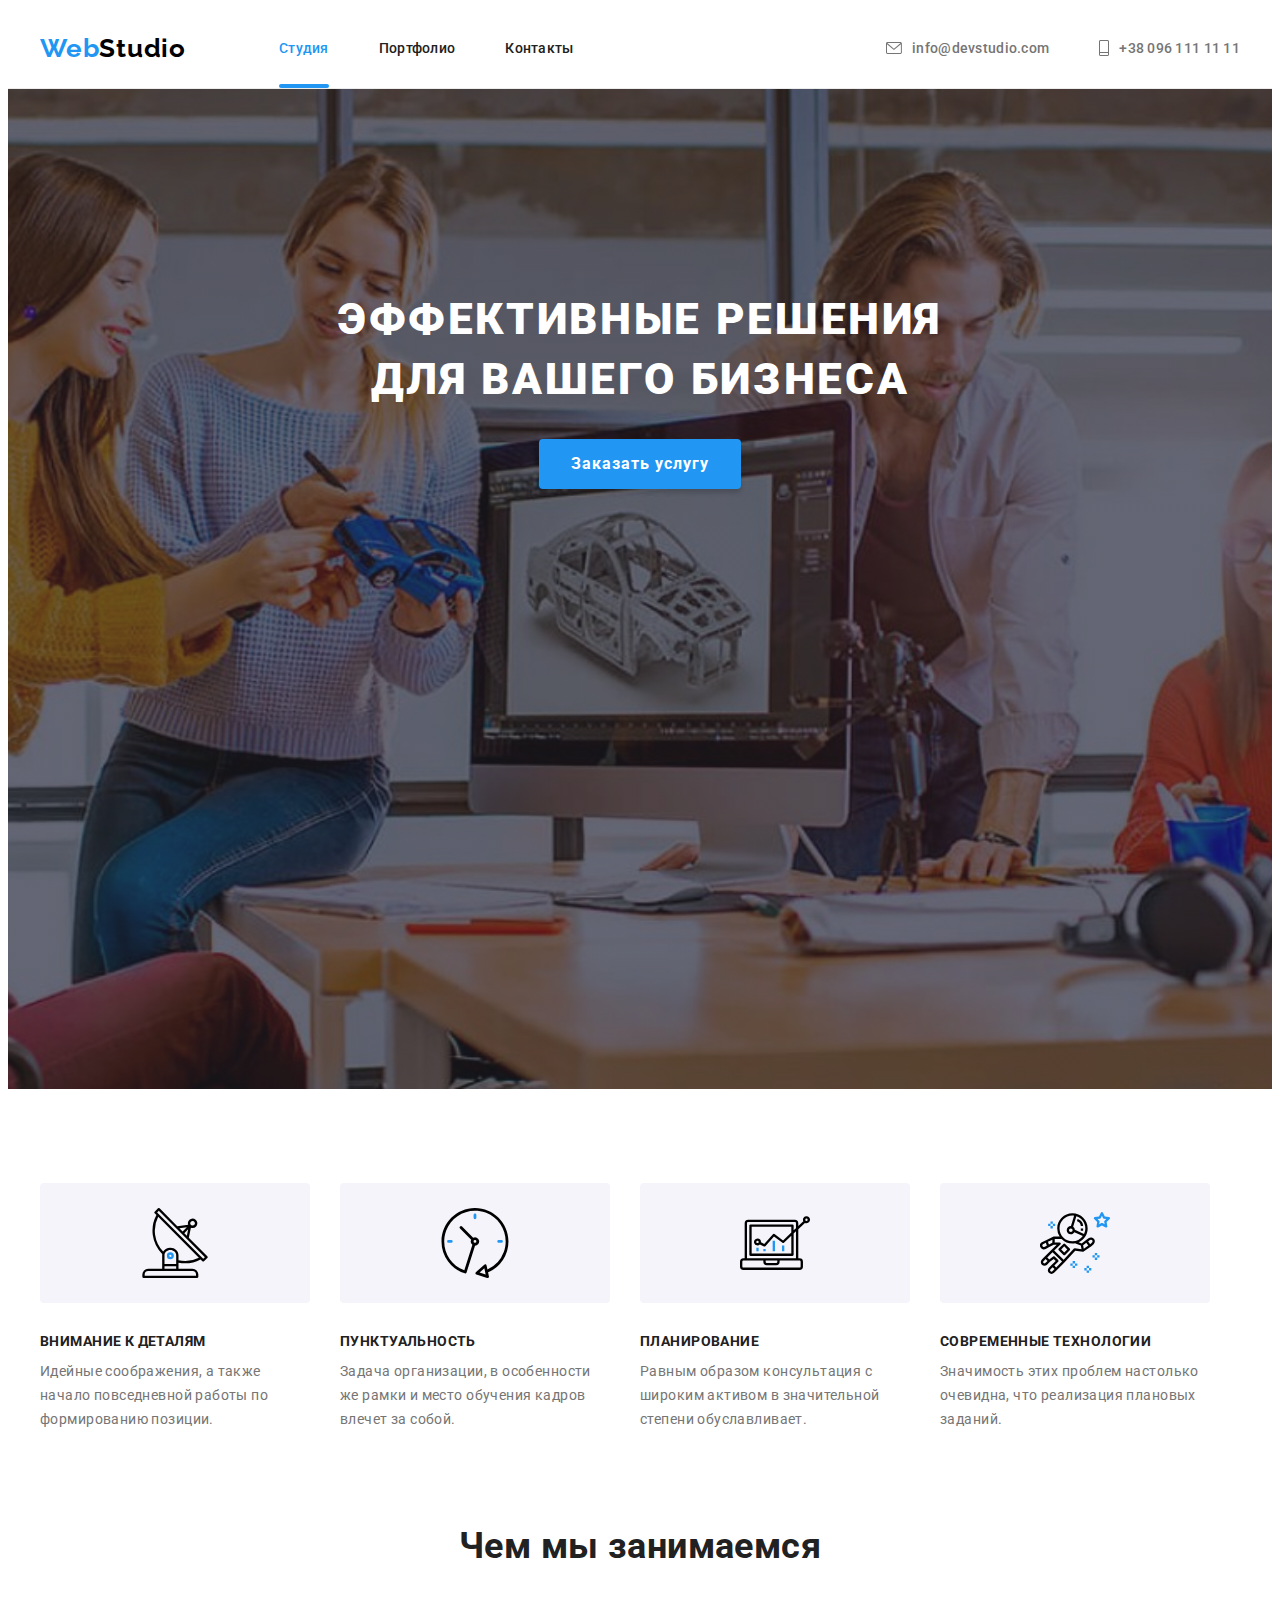
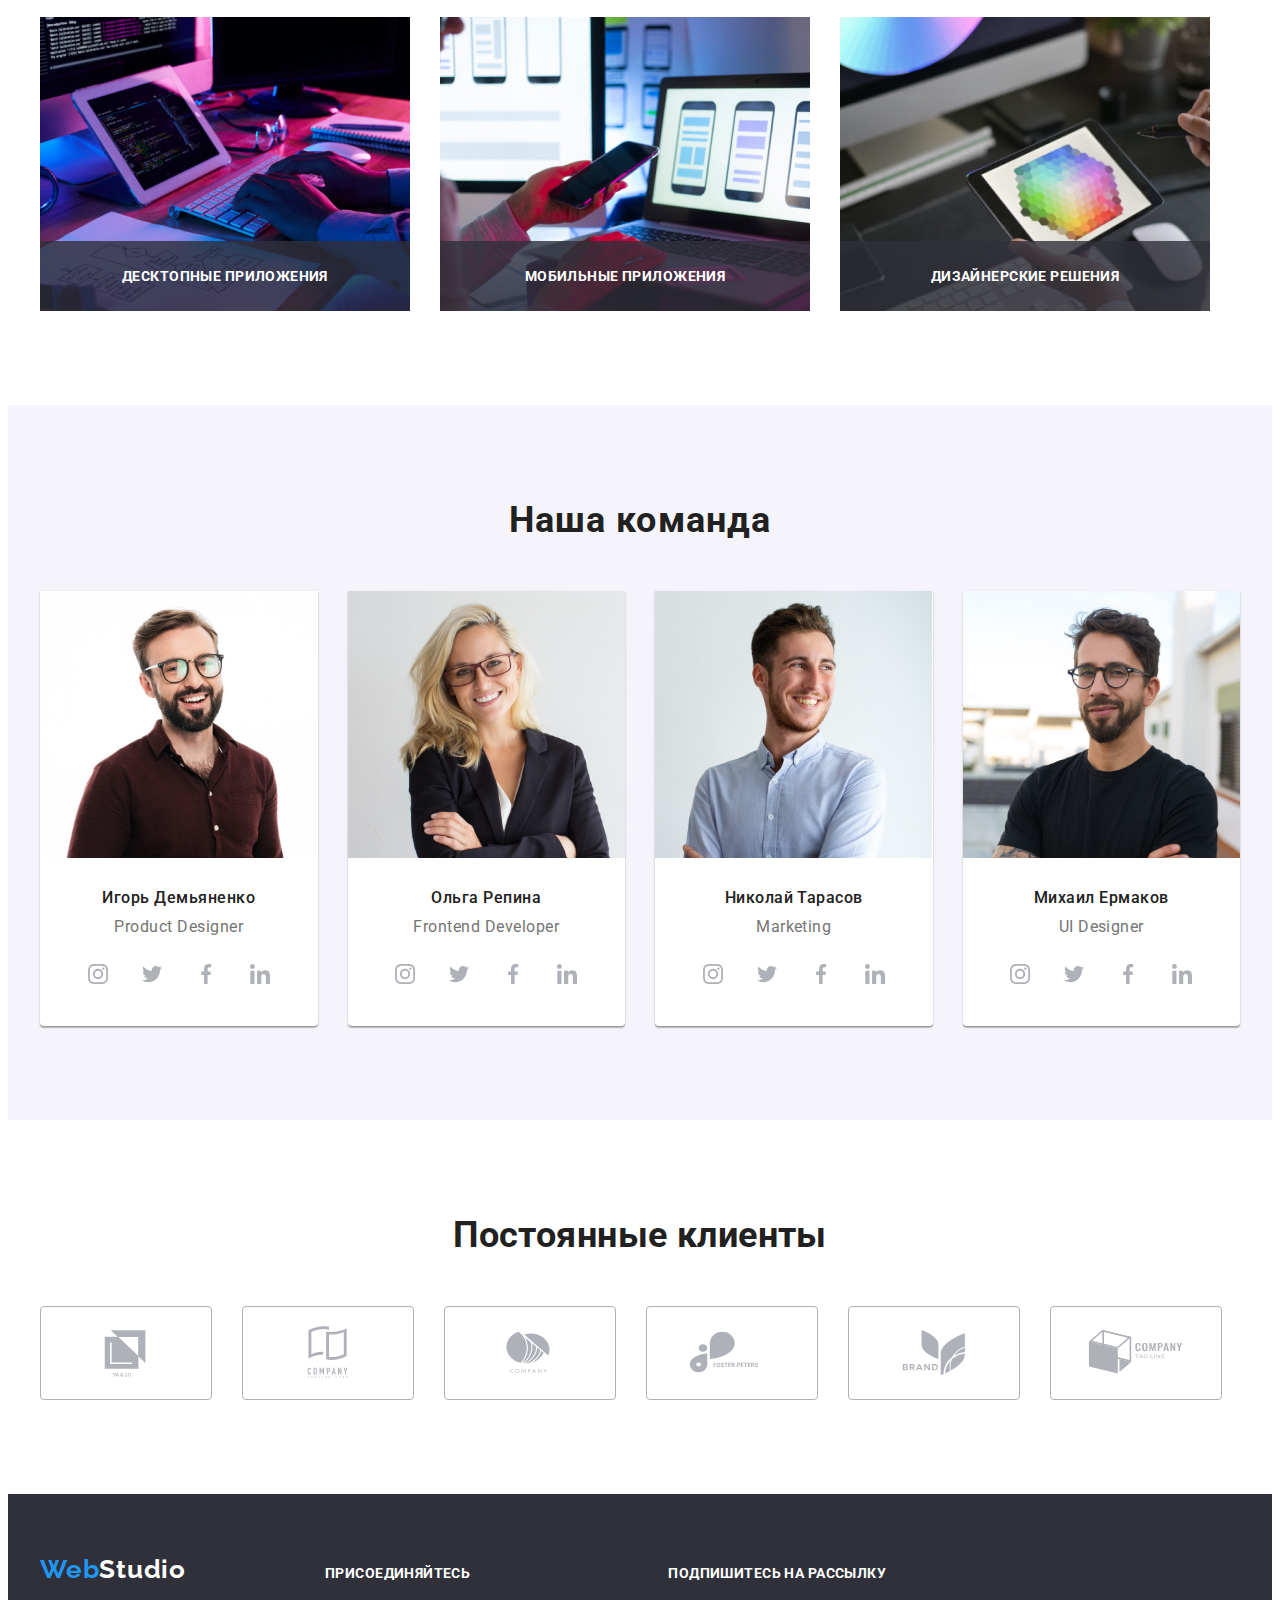
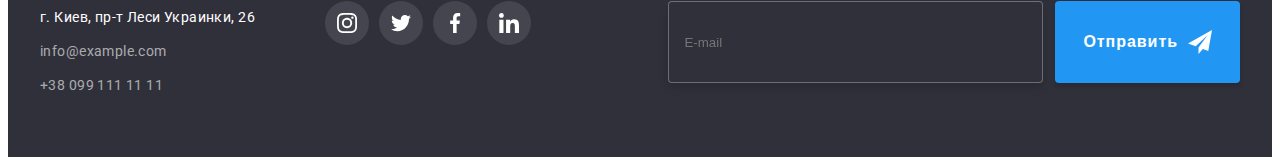
==== commit 370f928b: "надо посмотреть" ====
--- a/index.html
+++ b/index.html
@@ -153,13 +153,7 @@
                   alt="Фото Product Designer "
                 />
               </picture>
-              <!-- <img
-                class="our__work-img"
-                src="./img/our-work/img1.jpg"
-                alt="Программист наберает код сайта на компьютере"
-                width="370"
-                height="294"
-              /> -->
+
               <p class="our__work-txt">Десктопные приложения</p>
             </li>
             <li class="our__work-item">
@@ -174,13 +168,7 @@
                   alt="Фото Product Designer "
                 />
               </picture>
-              <!-- <img
-                class="our__work-img"
-                src="./img/our-work/img2.jpg"
-                alt="Программист  сравнивает макет с компьютера"
-                width="370"
-                height="294"
-              /> -->
+
               <p class="our__work-txt">Мобильные приложения</p>
             </li>
             <li class="our__work-item">
@@ -195,13 +183,7 @@
                   alt="Фото Product Designer "
                 />
               </picture>
-              <!-- <img
-                class="our__work-img"
-                src="./img/our-work/img3.jpg"
-                alt="Программист выберает цвет из планшета"
-                width="370"
-                height="294"
-              /> -->
+
               <p class="our__work-txt">Дизайнерские решения</p>
             </li>
           </ul>
--- a/css/main.min.css
+++ b/css/main.min.css
@@ -1 +1 @@
-.visually-hidden{position:absolute;width:1px;height:1px;margin:-1px;border:0;padding:0;white-space:nowrap;-webkit-clip-path:inset(100%);clip-path:inset(100%);clip:rect(0 0 0 0);overflow:hidden}:root{--main-front: "Roboto", sans-serif;--secondary-front: "Raleway", sans-serif;--contacts-txt-cl: rgba(255, 255, 255, 0.6);--maim-txt-cl: #212121;--p-txt-cl: #757575;--logo-txt-cl: #000000;--dark-bg-cl: #2f303a;--our-team-bg-cl: #f5f4fa;--header-bg-cl: #ffffff;--button-bg-cl: #2196f3;--line-bg-cl: #e5e5e5;--button-main-bg-cl: #188ce8;--icons-bg-cl: #afb1b8;--anim-fast: 250ms cubic-bezier(0.4, 0, 0.2, 1)}body{font-family:var(--main-front);color:var(--maim-txt-cl);background-color:var(--header-bg-cl);font-size:14px;letter-spacing:.03em}h1,h2,h3,h4,h5,h6,p{margin:0}.link{text-decoration:none;color:currentColor}.list{list-style:none;padding:0;margin:0}img{display:block;max-width:100%;height:auto;-o-object-fit:contain;object-fit:contain;-o-object-position:center;object-position:center}.menu-button{display:-webkit-inline-box;display:-ms-inline-flexbox;display:inline-flex;-webkit-box-pack:center;-ms-flex-pack:center;justify-content:center;-webkit-box-align:center;-ms-flex-align:center;align-items:center;width:40px;height:40px;background-color:rgba(0,0,0,0);border:none;cursor:pointer;margin-left:auto}@media screen and (min-width: 767px){.menu-button{display:none}}.menu-button:focus,.menu-button:hover{fill:var(--button-bg-cl)}.menu-overlay{position:fixed;top:0;left:0;z-index:100;width:100%;height:100%;opacity:0;pointer-events:none;visibility:hidden}@media screen and (min-width: 767px){.menu-overlay{display:none}}.menu-overlay.is-open{opacity:1;pointer-events:initial;visibility:visible}.menu-container{display:-webkit-box;display:-ms-flexbox;display:flex;-webkit-box-orient:vertical;-webkit-box-direction:normal;-ms-flex-direction:column;flex-direction:column;max-width:480px;padding:0 10px 48px 40px;height:100%;-webkit-transition:-webkit-transform var(--anim-fast);transition:-webkit-transform var(--anim-fast);transition:transform var(--anim-fast);transition:transform var(--anim-fast), -webkit-transform var(--anim-fast);background:#fff;-webkit-box-shadow:0px 4px 8px rgba(0,0,0,.04),0px 2px 4px rgba(0,0,0,.08),0px 1px 3px rgba(0,0,0,.16);box-shadow:0px 4px 8px rgba(0,0,0,.04),0px 2px 4px rgba(0,0,0,.08),0px 1px 3px rgba(0,0,0,.16)}.menu-overlay .is-open .menu-container{-webkit-transform:translateX(0);transform:translateX(0)}.mobile-list{margin-bottom:auto}.mobile-link{font-weight:500;font-size:40px;line-height:1.175;letter-spacing:.02em}.mobile-link:hover,.mobile-link:focus{color:var(--button-bg-cl)}.mobile-link-current{font-weight:500;font-size:40px;line-height:1.175;letter-spacing:.02em}.mobile-link-current:hover,.mobile-link-current:focus{color:var(--button-bg-cl)}.mobile-item{margin-bottom:32px}.mobile-item:first-child{color:var(--button-bg-cl)}.mobile-item:last-child{margin-bottom:0}.mobile-adress-tell-item{margin-bottom:32px}.mobile-adress-item{margin-bottom:64px}.mobile-adress-link{font-weight:500;font-size:34px;line-height:1.1764705882;letter-spacing:.02em;color:var(--button-bg-cl)}.mobile-adress-mail-link{font-weight:500;font-size:24px;line-height:1.1666666667;letter-spacing:.02em;color:var(--p-txt-cl)}.mobile-social-list{display:-webkit-box;display:-ms-flexbox;display:flex;-ms-flex-wrap:wrap;flex-wrap:wrap;gap:20px}.mobile-social-item:not(:last-child) .mobile-social-link{display:-webkit-box;display:-ms-flexbox;display:flex;padding-right:10px;border-right:1px solid rgba(33,33,33,.2)}.mobile-social-link{font-weight:500;font-size:18px;line-height:1.2222222222;letter-spacing:.02em;color:var(--button-bg-cl)}.section{padding-top:94px;padding-bottom:94px}.container{padding-left:15px;padding-right:15px;margin-left:auto;margin-right:auto}@media screen and (min-width: 480px){.container{width:480px}}@media screen and (min-width: 768px){.container{width:768px}}@media screen and (min-width: 1200px){.container{width:1200px}}.header{border-bottom:1px solid #ececec}.header-container{display:-webkit-box;display:-ms-flexbox;display:flex;-webkit-box-align:center;-ms-flex-align:center;align-items:center}.header-list{display:-webkit-box;display:-ms-flexbox;display:flex}@media screen and (max-width: 767px){.header-list{display:none}}.header-item{margin-right:50px}.header-nav{margin-right:auto;display:-webkit-box;display:-ms-flexbox;display:flex;-webkit-box-align:center;-ms-flex-align:center;align-items:center}.header-link{padding-top:32px;padding-bottom:32px;font-weight:500;font-size:14px;line-height:1.1428571429;letter-spacing:.02em;color:var(--maim-txt-cl);-webkit-transition:color var(--anim-fast);transition:color var(--anim-fast)}.header-link:hover,.header-link:focus{color:var(--button-bg-cl)}.header-link-current{position:relative;color:var(--button-bg-cl)}.header-link-current::after{content:"";display:block;position:absolute;bottom:0;left:0;width:100%;height:4px;border-radius:2px;background-color:var(--button-bg-cl)}.header-contacts{display:-webkit-box;display:-ms-flexbox;display:flex;-webkit-box-align:center;-ms-flex-align:center;align-items:center}@media screen and (max-width: 767px){.header-contacts{display:none}}@media screen and (min-width: 768px)and (max-width: 1199px){.header-contacts{display:block}}.header:last-child{margin-right:0}.logo-link{font-family:var(--secondary-front);font-weight:700;font-size:26px;line-height:1.1923076923;letter-spacing:.03em;color:var(--logo-txt-cl);margin-right:93px}@media screen and (max-width: 1199px){.logo-link{font-size:24px;line-height:1.1666666667}}@media screen and (min-width: 768px)and (max-width: 1199px){.logo-link{margin-right:88px}}.logo-header-style{font-weight:700;font-size:26px;line-height:1.1923076923;letter-spacing:.03em;color:var(--button-bg-cl)}.contacts-link{display:-webkit-box;display:-ms-flexbox;display:flex;-webkit-box-align:center;-ms-flex-align:center;align-items:center;padding-top:32px;padding-bottom:32px;font-weight:500;font-size:14px;line-height:1.1428571429;letter-spacing:.02em;color:var(--p-txt-cl);-webkit-transition:color var(--anim-fast);transition:color var(--anim-fast)}@media screen and (min-width: 768px)and (max-width: 1199px){.contacts-link{padding-top:5px;padding-bottom:21px}}.contacts-link:focus,.contacts-link:hover{color:var(--button-bg-cl)}.contacts-item{-webkit-box-align:center;-ms-flex-align:center;align-items:center}.contacts-item+.contacts-item{margin-left:50px}@media screen and (min-width: 768px)and (max-width: 1199px){.contacts-item+.contacts-item{margin-left:0}}.contacts-link-maill{display:-webkit-box;display:-ms-flexbox;display:flex;-webkit-box-align:center;-ms-flex-align:center;align-items:center;padding-top:32px;padding-bottom:32px;font-weight:500;font-size:14px;line-height:1.1428571429;letter-spacing:.02em;color:var(--p-txt-cl);-webkit-transition:color var(--anim-fast);transition:color var(--anim-fast)}@media screen and (min-width: 768px)and (max-width: 1199px){.contacts-link-maill{padding-top:21px;padding-bottom:5px}}.contacts-link-maill:hover,.contacts-link-maill:focus{color:var(--button-bg-cl)}.hero-overley{max-width:1600px;height:600px;background-color:rgba(47,48,58,.4);background-repeat:no-repeat;background-position:center;background-size:cover;margin-left:auto;margin-right:auto;background-image:-webkit-gradient(linear, left top, right top, from(rgba(47, 48, 58, 0.4)), to(rgba(47, 48, 58, 0.4))),url(../img/hero/img@logo_1x-sm.jpg);background-image:linear-gradient(to right, rgba(47, 48, 58, 0.4), rgba(47, 48, 58, 0.4)),url(../img/hero/img@logo_1x-sm.jpg)}@media(min-device-pixel-ratio: 2),(-webkit-min-device-pixel-ratio: 2),(min-resolution: 192dpi),(min-resolution: 2dppx){.hero-overley{background-image:-webkit-gradient(linear, left top, right top, from(rgba(47, 48, 58, 0.4)), to(rgba(47, 48, 58, 0.4))),url(../img/hero/img@logo_2x-sm.jpg);background-image:linear-gradient(to right, rgba(47, 48, 58, 0.4), rgba(47, 48, 58, 0.4)),url(../img/hero/img@logo_2x-sm.jpg)}}@media screen and (min-width: 768px){.hero-overley{background-image:-webkit-gradient(linear, left top, right top, from(rgba(47, 48, 58, 0.4)), to(rgba(47, 48, 58, 0.4))),url(../img/hero/img@logo_1x-md.jpg);background-image:linear-gradient(to right, rgba(47, 48, 58, 0.4), rgba(47, 48, 58, 0.4)),url(../img/hero/img@logo_1x-md.jpg)}}@media screen and (min-width: 768px)and (min-device-pixel-ratio: 2),screen and (min-width: 768px)and (-webkit-min-device-pixel-ratio: 2),screen and (min-width: 768px)and (min-resolution: 192dpi),screen and (min-width: 768px)and (min-resolution: 2dppx){.hero-overley{background-image:-webkit-gradient(linear, left top, right top, from(rgba(47, 48, 58, 0.4)), to(rgba(47, 48, 58, 0.4))),url(../img/hero/img@logo_2x-md.jpg);background-image:linear-gradient(to right, rgba(47, 48, 58, 0.4), rgba(47, 48, 58, 0.4)),url(../img/hero/img@logo_2x-md.jpg)}}@media screen and (min-width: 1200px){.hero-overley{background-image:-webkit-gradient(linear, left top, right top, from(rgba(47, 48, 58, 0.4)), to(rgba(47, 48, 58, 0.4))),url(../img/hero/img@logo_1x-lg.jpg);background-image:linear-gradient(to right, rgba(47, 48, 58, 0.4), rgba(47, 48, 58, 0.4)),url(../img/hero/img@logo_1x-lg.jpg)}}@media screen and (min-width: 1200px)and (min-device-pixel-ratio: 2),screen and (min-width: 1200px)and (-webkit-min-device-pixel-ratio: 2),screen and (min-width: 1200px)and (min-resolution: 192dpi),screen and (min-width: 1200px)and (min-resolution: 2dppx){.hero-overley{background-image:-webkit-gradient(linear, left top, right top, from(rgba(47, 48, 58, 0.4)), to(rgba(47, 48, 58, 0.4))),url(../img/hero/img@logo_2x-lg.jpg);background-image:linear-gradient(to right, rgba(47, 48, 58, 0.4), rgba(47, 48, 58, 0.4)),url(../img/hero/img@logo_2x-lg.jpg)}}@media screen and (max-width: 767px){.hero-overley{height:400px}}@media screen and (min-width: 768px)and (max-width: 1199px){.hero-overley{height:400px}}.hero{text-align:center;padding:200px 0}@media screen and (max-width: 767px){.hero{padding:118px 0}}@media screen and (min-width: 768px)and (max-width: 1199px){.hero{padding:118px 0}}.main-title{margin-bottom:30px;margin-left:auto;margin-right:auto;font-weight:900;letter-spacing:.06em;color:var(--header-bg-cl);text-transform:uppercase}@media screen and (max-width: 767px){.main-title{font-size:26px;line-height:1.6153846154}}@media screen and (min-width: 768px)and (max-width: 1199px){.main-title{font-size:26px;line-height:1.6153846154;width:360px}}@media screen and (min-width: 1200px){.main-title{font-size:44px;line-height:1.3636363636;width:696px}}.hero-button{padding-top:10px;padding-right:32px;padding-bottom:10px;padding-left:32px;font-family:inherit;font-weight:700;font-size:16px;line-height:1.875;letter-spacing:.06em;color:var(--header-bg-cl);background-color:var(--button-bg-cl);cursor:pointer;-webkit-box-shadow:0px 4px 4px rgba(0,0,0,.15);box-shadow:0px 4px 4px rgba(0,0,0,.15);border-radius:4px;border:none;-webkit-transition:background-color var(--anim-fast);transition:background-color var(--anim-fast)}.hero-button:hover,.hero-button:focus{background-color:var(--button-main-bg-cl)}@media screen and (max-width: 1199px){.about{padding-top:60px;padding-bottom:60px}}@media screen and (min-width: 1200px){.about{padding-top:94;padding-bottom:0}}@media screen and (min-width: 768px){.about__list{display:-webkit-box;display:-ms-flexbox;display:flex;-ms-flex-wrap:wrap;flex-wrap:wrap;-webkit-box-pack:center;-ms-flex-pack:center;justify-content:center;gap:30px}}@media screen and (min-width: 1200px){.about__list{display:-webkit-box;display:-ms-flexbox;display:flex;-webkit-box-pack:start;-ms-flex-pack:start;justify-content:flex-start;gap:30px}}@media screen and (max-width: 767px){.about__list-item{-ms-flex-preferred-size:450px;flex-basis:450px;margin-bottom:30px}}.about__list-item:last-child{margin-bottom:0}@media screen and (min-width: 768px){.about__list-item{-ms-flex-preferred-size:354px;flex-basis:354px}}@media screen and (min-width: 1200px){.about__list-item{-ms-flex-preferred-size:270px;flex-basis:270px}}.about__list-title{margin-top:30px;margin-bottom:10px;font-weight:700;font-size:14px;line-height:1.1428571429;text-transform:uppercase;color:var(--maim-txt-cl)}@media screen and (max-width: 767px){.about__list-title{display:-webkit-box;display:-ms-flexbox;display:flex;-webkit-box-pack:center;-ms-flex-pack:center;justify-content:center;-ms-flex-line-pack:center;align-content:center}}@media screen and (min-width: 768px){.about__list-title{display:-webkit-box;display:-ms-flexbox;display:flex;-webkit-box-pack:start;-ms-flex-pack:start;justify-content:flex-start}}@media screen and (min-width: 1200px){.about__list-title{display:-webkit-box;display:-ms-flexbox;display:flex;-webkit-box-pack:start;-ms-flex-pack:start;justify-content:flex-start}}.about__list-uppertitle{font-size:14px;line-height:1.7142857143;color:var(--p-txt-cl)}.about__list-image{display:block;max-width:100%;height:120px;background-color:var(--our-team-bg-cl);border-radius:4px}@media screen and (max-width: 767px){.about__list-image{width:450px;height:170px}}@media screen and (min-width: 768px){.about__list-image{width:354px;height:120px}}@media screen and (min-width: 1200px){.about__list-image{width:270px;height:120px}}.about__list-image{display:-webkit-box;display:-ms-flexbox;display:flex;-webkit-box-pack:center;-ms-flex-pack:center;justify-content:center;-webkit-box-align:center;-ms-flex-align:center;align-items:center}.our__work-title{margin-bottom:50px;text-align:center;font-weight:700;font-size:36px;line-height:1.1666666667;color:var(--maim-txt-cl)}.our__work-list{display:-webkit-box;display:-ms-flexbox;display:flex;gap:30px}.our__work-item{position:relative}.our__work-txt{font-weight:700;width:100%;line-height:1.1428571429;text-transform:uppercase;color:var(--header-bg-cl);position:absolute;left:0;bottom:0;right:0;display:-webkit-box;display:-ms-flexbox;display:flex;-webkit-box-align:center;-ms-flex-align:center;align-items:center;-webkit-box-pack:center;-ms-flex-pack:center;justify-content:center;height:70px;background-color:rgba(47,48,58,.8)}@media screen and (max-width: 1199px){.our-work{display:none}}.our-team{background-color:var(--our-team-bg-cl)}.our-team-item{background-color:var(--header-bg-cl);-webkit-box-shadow:0px 1px 3px rgba(0,0,0,.12),0px 1px 1px rgba(0,0,0,.14),0px 2px 1px rgba(0,0,0,.2);box-shadow:0px 1px 3px rgba(0,0,0,.12),0px 1px 1px rgba(0,0,0,.14),0px 2px 1px rgba(0,0,0,.2);border-radius:0px 0px 4px 4px;margin-bottom:30px}@media screen and (min-width: 768px){.our-team-item{margin-bottom:0}}@media screen and (min-width: 1200px){.our-team-item{margin-bottom:0}}.our-team-item:last-child{margin-bottom:0}@media screen and (min-width: 480px){.our-team-list{display:block;gap:30px}}@media screen and (min-width: 768px)and (max-width: 1199px){.our-team-list{display:-webkit-box;display:-ms-flexbox;display:flex;-ms-flex-wrap:wrap;flex-wrap:wrap;gap:30px}}@media screen and (min-width: 1200px){.our-team-list{display:-webkit-box;display:-ms-flexbox;display:flex;gap:30px}}.our-team-link{-webkit-box-sizing:border-box;box-sizing:border-box}.our-team-txt{margin-bottom:10px;font-weight:500;font-size:16px;line-height:1.1875;letter-spacing:.03em;color:var(--maim-txt-cl)}@media screen and (max-width: 1199px){.our-team{padding-top:60px;padding-bottom:60px}}@media screen and (min-width: 1200px){.our-team{padding-top:94px;padding-bottom:94px}}.team-title{text-align:center;font-weight:700;font-size:36px;line-height:1.1666666667;letter-spacing:.03em;color:var(--maim-txt-cl)}@media screen and (max-width: 1199px){.team-title{margin-bottom:30px;font-size:28px;line-height:1.1785714286}}@media screen and (min-width: 1200px){.team-title{margin-bottom:50px}}.speciality{margin-bottom:16px;font-size:16px;line-height:1.1875;letter-spacing:.03em;color:var(--p-txt-cl)}.card{padding:30px 0;text-align:center}@media screen and (max-width: 767px){.our-clients{padding-top:60px;padding-bottom:60px}}@media screen and (min-width: 1200px){.our-clients{padding-top:94px;padding-bottom:94px}}@media screen and (max-width: 479px){.our-clients__item{margin-bottom:30px}}.our-clients__item:last-child{margin-bottom:0}.our-clients-title{text-align:center;font-weight:700;font-size:36px;line-height:1.1666666667;color:var(--maim-txt-cl)}@media screen and (max-width: 1199px){.our-clients-title{margin-bottom:30px;font-size:28px;line-height:1.1785714286}}@media screen and (min-width: 1200px){.our-clients-title{margin-bottom:50px}}.our-clients__list{gap:30px}@media screen and (min-width: 480px){.our-clients__list{display:-webkit-box;display:-ms-flexbox;display:flex;-ms-flex-wrap:wrap;flex-wrap:wrap}}@media screen and (min-width: 1200px){.our-clients__list{display:-webkit-box;display:-ms-flexbox;display:flex}}.our-clients__link{display:-webkit-box;display:-ms-flexbox;display:flex;-webkit-box-align:center;-ms-flex-align:center;align-items:center;-webkit-box-pack:center;-ms-flex-pack:center;justify-content:center;height:92px;border:1px solid var(--icons-bg-cl);border-radius:4px;color:var(--icons-bg-cl);-webkit-transition:color var(--anim-fast),border-color var(--anim-fast);transition:color var(--anim-fast),border-color var(--anim-fast)}@media screen and (min-width: 480px){.our-clients__link{width:210px}}@media screen and (min-width: 768px){.our-clients__link{width:226px}}@media screen and (min-width: 1200px){.our-clients__link{width:170px}}.our-clients__link:hover,.our-clients__link:focus{border:1px solid var(--button-bg-cl);color:var(--button-bg-cl)}.our-clients__icon{fill:currentColor}.button-list{display:-webkit-box;display:-ms-flexbox;display:flex;-webkit-box-pack:center;-ms-flex-pack:center;justify-content:center;gap:8px}@media screen and (max-width: 767px){.button-list{display:-webkit-box;display:-ms-flexbox;display:flex;-ms-flex-wrap:wrap;flex-wrap:wrap;-webkit-box-pack:start;-ms-flex-pack:start;justify-content:flex-start}}@media screen and (max-width: 767px){.button-list{margin-bottom:40px}}@media screen and (min-width: 768px){.button-list{margin-bottom:30px}}@media screen and (min-width: 1200px){.button-list{margin-bottom:50px}}@media screen and (max-width: 1199px){.portfolio{padding-top:60px;padding-bottom:60px}}@media screen and (min-width: 1200px){.portfolio{padding-top:94px;padding-bottom:94px}}.portfolio-btn{padding-top:6px;padding-right:22px;padding-bottom:6px;padding-left:22px;font-family:var(--main-front);font-weight:500;font-size:16px;line-height:1.625;letter-spacing:.03em;color:var(--maim-txt-cl);background-color:var(--our-team-bg-cl);cursor:pointer;border:none;border-radius:4px;-webkit-transition:color var(--anim-fast),background-color var(--anim-fast),-webkit-box-shadow var(--anim-fast);transition:color var(--anim-fast),background-color var(--anim-fast),-webkit-box-shadow var(--anim-fast);transition:color var(--anim-fast),background-color var(--anim-fast),box-shadow var(--anim-fast);transition:color var(--anim-fast),background-color var(--anim-fast),box-shadow var(--anim-fast),-webkit-box-shadow var(--anim-fast)}.portfolio-btn:hover,.portfolio-btn:focus{background-color:var(--button-bg-cl);color:var(--header-bg-cl);-webkit-box-shadow:0px 3px 1px rgba(0,0,0,.1),0px 1px 2px rgba(0,0,0,.08),0px 2px 2px rgba(0,0,0,.12);box-shadow:0px 3px 1px rgba(0,0,0,.1),0px 1px 2px rgba(0,0,0,.08),0px 2px 2px rgba(0,0,0,.12)}.portfolio-btn-title{padding-top:6px;padding-right:22px;padding-bottom:6px;padding-left:22px;font-family:var(--main-front);font-weight:500;font-size:16px;line-height:1.625;letter-spacing:.03em;color:var(--header-bg-cl);background-color:var(--button-bg-cl);cursor:pointer;border:none;border-radius:4px}.portfolio-list{display:-webkit-box;display:-ms-flexbox;display:flex;gap:30px;-ms-flex-wrap:wrap;flex-wrap:wrap}.portfolio-link:hover .overlay,.portfolio-link:focus .overlay{-webkit-transform:translateY(0);transform:translateY(0)}.portfolio-animation{position:relative;overflow:hidden}.overlay{display:-webkit-box;display:-ms-flexbox;display:flex;-webkit-box-align:center;-ms-flex-align:center;align-items:center;-webkit-box-pack:center;-ms-flex-pack:center;justify-content:center;position:absolute;top:0;left:0;width:100%;height:100%;padding:63px 24px;background-color:rgba(33,150,243,.9);-webkit-transform:translateY(100%);transform:translateY(100%);-webkit-transition:-webkit-transform var(--anim-fast);transition:-webkit-transform var(--anim-fast);transition:transform var(--anim-fast);transition:transform var(--anim-fast), -webkit-transform var(--anim-fast)}.overlay-text{font-size:18px;line-height:1.5555555556;color:var(--header-bg-cl);text-align:center;-webkit-user-select:none;-moz-user-select:none;-ms-user-select:none;user-select:none}@media screen and (max-width: 767px){.overlay{-webkit-transform:translateY(101%);transform:translateY(101%)}}.portfolio-card{border-left:1px solid #eee;border-right:1px solid #eee;border-bottom:1px solid #eee;padding:20px 24px}@media screen and (min-width: 768px)and (max-width: 1199px){.first-card{display:block;height:146px}}.main-title-txt{font-weight:700;font-size:18px;line-height:2;letter-spacing:.06em;color:var(--maim-txt-cl);margin-bottom:4px}@media screen and (min-width: 768px)and (max-width: 1199px){.main-title-second-txt{width:304px}}.main-txt{font-size:16px;line-height:1.875;color:var(--p-txt-cl)}.portfolio-link{display:block;-webkit-transition:-webkit-box-shadow var(--anim-fast);transition:-webkit-box-shadow var(--anim-fast);transition:box-shadow var(--anim-fast);transition:box-shadow var(--anim-fast), -webkit-box-shadow var(--anim-fast)}.portfolio-link:focus,.portfolio-link:hover{-webkit-box-shadow:0px 1px 1px rgba(0,0,0,.12),0px 4px 4px rgba(0,0,0,.06),1px 4px 6px rgba(0,0,0,.16);box-shadow:0px 1px 1px rgba(0,0,0,.12),0px 4px 4px rgba(0,0,0,.06),1px 4px 6px rgba(0,0,0,.16)}@media screen and (max-width: 767px){.our-clients{padding-top:60px;padding-bottom:60px}}@media screen and (min-width: 1200px){.our-clients{padding-top:94px;padding-bottom:94px}}@media screen and (max-width: 479px){.our-clients__item{margin-bottom:30px}}.our-clients__item:last-child{margin-bottom:0}.our-clients-title{text-align:center;font-weight:700;font-size:36px;line-height:1.1666666667;color:var(--maim-txt-cl)}@media screen and (max-width: 1199px){.our-clients-title{margin-bottom:30px;font-size:28px;line-height:1.1785714286}}@media screen and (min-width: 1200px){.our-clients-title{margin-bottom:50px}}.our-clients__list{gap:30px}@media screen and (min-width: 480px){.our-clients__list{display:-webkit-box;display:-ms-flexbox;display:flex;-ms-flex-wrap:wrap;flex-wrap:wrap}}@media screen and (min-width: 1200px){.our-clients__list{display:-webkit-box;display:-ms-flexbox;display:flex}}.our-clients__link{display:-webkit-box;display:-ms-flexbox;display:flex;-webkit-box-align:center;-ms-flex-align:center;align-items:center;-webkit-box-pack:center;-ms-flex-pack:center;justify-content:center;height:92px;border:1px solid var(--icons-bg-cl);border-radius:4px;color:var(--icons-bg-cl);-webkit-transition:color var(--anim-fast),border-color var(--anim-fast);transition:color var(--anim-fast),border-color var(--anim-fast)}@media screen and (min-width: 480px){.our-clients__link{width:210px}}@media screen and (min-width: 768px){.our-clients__link{width:226px}}@media screen and (min-width: 1200px){.our-clients__link{width:170px}}.our-clients__link:hover,.our-clients__link:focus{border:1px solid var(--button-bg-cl);color:var(--button-bg-cl)}.our-clients__icon{fill:currentColor}@media screen and (max-width: 767px){.footer-address{margin-right:0}}@media screen and (min-width: 768px){.footer-address{margin-right:165px;margin-left:76px}}@media screen and (min-width: 1200px){.footer-address{margin-right:70px}}.logo-link-footer{font-family:var(--secondary-front);font-weight:700;font-size:26px;line-height:1.1923076923;letter-spacing:.03em;color:var(--button-bg-cl)}.logo-footer-style{font-weight:700;font-size:26px;line-height:1.1923076923;letter-spacing:.03em;color:var(--header-bg-cl)}.footer{background-color:var(--dark-bg-cl);padding-top:60px;padding-bottom:60px}@media screen and (max-width: 767px){.footer-container{text-align:center}}@media screen and (min-width: 768px){.footer-container{display:-webkit-box;display:-ms-flexbox;display:flex;-ms-flex-wrap:wrap;flex-wrap:wrap;-webkit-box-pack:center;-ms-flex-pack:center;justify-content:center}}@media screen and (min-width: 1200px){.footer-container{display:-webkit-box;display:-ms-flexbox;display:flex;-webkit-box-align:baseline;-ms-flex-align:baseline;align-items:baseline}}.footer-item{margin-bottom:10px}.footer-item:last-child{margin:0}.footer-link-adress{font-weight:400;font-size:14px;line-height:1.7142857143;letter-spacing:.03em;color:var(--header-bg-cl)}.footer-link{font-weight:400;font-size:14px;line-height:1.7142857143;letter-spacing:.03em;color:var(--contacts-txt-cl);-webkit-transition:color var(--anim-fast);transition:color var(--anim-fast)}.footer-link:hover,.footer-link:focus{color:var(--header-bg-cl)}@media screen and (max-width: 767px){.footer-list{margin-bottom:60px}}.contacts-adress{font-style:normal;margin-top:20px}.fotter-register-form-btn{display:-webkit-box;display:-ms-flexbox;display:flex;-webkit-box-align:center;-ms-flex-align:center;align-items:center;font-weight:700;font-size:16px;line-height:1.875;text-align:center;letter-spacing:.06em;color:var(--header-bg-cl);padding:10px 28px;background-color:var(--button-bg-cl);-webkit-box-shadow:0px 4px 4px rgba(0,0,0,.15);box-shadow:0px 4px 4px rgba(0,0,0,.15);border-radius:4px;border:none;gap:10px;cursor:pointer}@media screen and (max-width: 1199px){.fotter-register-form-btn{margin-left:auto;margin-right:auto}}.fotter-subscription-txt{font-weight:700;margin-bottom:20px;font-size:14px;line-height:1.1428571429;text-transform:uppercase;color:var(--header-bg-cl);display:block}@media screen and (min-width: 768px)and (max-width: 1199px){.fotter-subscription-txt{margin-top:60px;text-align:center}}@media screen and (min-width: 1200px){.fotter-subscription-group{display:-webkit-box;display:-ms-flexbox;display:flex}}@media screen and (min-width: 1200px){.fotter-subscription-group-lable{margin-right:12px}}.fotter-subscription-group-input{height:50px;border:1px solid rgba(255,255,255,.3);-webkit-filter:drop-shadow(0px 4px 4px rgba(0, 0, 0, 0.15));filter:drop-shadow(0px 4px 4px rgba(0, 0, 0, 0.15));border-radius:4px;background-color:var(--dark-bg-cl);color:var(--header-bg-cl);padding:15px 0 15px 15px}.fotter-subscription-group-input:hover{border-color:var(--header-bg-cl)}@media screen and (max-width: 479px){.fotter-subscription-group-input{margin-bottom:20px;width:100%}}@media screen and (min-width: 480px)and (max-width: 1199px){.fotter-subscription-group-input{width:450px;margin-bottom:20px}}@media screen and (min-width: 1200px){.fotter-subscription-group-input{width:358px}}.register-form-btn{display:inline-block;-webkit-box-align:center;-ms-flex-align:center;align-items:center;padding:10px 52px;cursor:pointer;background-color:var(--button-main-bg-cl);border-radius:4px;color:var(--header-bg-cl);border:none;font-weight:700;font-size:16px;line-height:1.875;letter-spacing:.06em;-webkit-transition:-webkit-box-shadow var(--anim-fast);transition:-webkit-box-shadow var(--anim-fast);transition:box-shadow var(--anim-fast);transition:box-shadow var(--anim-fast), -webkit-box-shadow var(--anim-fast)}.register-form-btn:hover,.register-form-btn:focus{-webkit-box-shadow:0px 4px 4px rgba(0,0,0,.15);box-shadow:0px 4px 4px rgba(0,0,0,.15);background-color:var(--button-main-bg-cl)}.socials{display:-webkit-box;display:-ms-flexbox;display:flex;-webkit-box-pack:center;-ms-flex-pack:center;justify-content:center;gap:10px}.socials .socials-link{display:-webkit-box;display:-ms-flexbox;display:flex;-webkit-box-align:center;-ms-flex-align:center;align-items:center;-webkit-box-pack:center;-ms-flex-pack:center;justify-content:center;width:44px;height:44px;background-color:var(--header-bg-cl);border-radius:50%;color:var(--icons-bg-cl);-webkit-transition:color var(--anim-fast),background-color var(--anim-fast);transition:color var(--anim-fast),background-color var(--anim-fast)}.socials .socials-link:hover,.socials .socials-link:focus{background-color:var(--button-bg-cl);color:var(--header-bg-cl)}.socials .socials-icon{fill:currentColor}.header-icons{fill:currentColor;margin-right:10px}.footer-icons{margin-right:auto}@media screen and (max-width: 767px){.footer-icons{margin-bottom:60px}}.footer-icons-txt{font-weight:700;margin-bottom:20px;font-size:14px;line-height:1.1428571429;text-transform:uppercase;color:var(--header-bg-cl)}.footer-icons-txt{font-weight:700;margin-bottom:20px;font-size:14px;line-height:1.1428571429;text-transform:uppercase;color:var(--header-bg-cl)}.footer-icons-list{display:-webkit-box;display:-ms-flexbox;display:flex;gap:10px}@media screen and (max-width: 767px){.footer-icons-list{-webkit-box-pack:center;-ms-flex-pack:center;justify-content:center;-webkit-box-align:center;-ms-flex-align:center;align-items:center}}.footer-icons-link{display:-webkit-box;display:-ms-flexbox;display:flex;-webkit-box-align:center;-ms-flex-align:center;align-items:center;-webkit-box-pack:center;-ms-flex-pack:center;justify-content:center;width:44px;height:44px;background-color:rgba(255,255,255,.1);border-radius:50%;color:var(--header-bg-cl);-webkit-transition:color var(--anim-fast),background-color var(--anim-fast);transition:color var(--anim-fast),background-color var(--anim-fast)}.footer-icons-link:hover,.footer-icons-link:focus{background-color:var(--button-bg-cl)}.footer-icon{fill:currentColor}.backdrop{position:fixed;opacity:1;visibility:visible;top:0;left:0;width:100%;height:100%;background:rgba(0,0,0,.2);z-index:100;-webkit-transition:opacity 250ms cubic-bezier(0.4, 0, 0.2, 1),visibility 250ms cubic-bezier(0.4, 0, 0.2, 1);transition:opacity 250ms cubic-bezier(0.4, 0, 0.2, 1),visibility 250ms cubic-bezier(0.4, 0, 0.2, 1)}.backdrop.is-hidden{opacity:0;visibility:hidden;pointer-events:none}.modal-window{padding:40px;left:50%;top:50%;position:absolute;-webkit-transform:translate(-50%, -50%);transform:translate(-50%, -50%);position:absolute;background-color:var(--header-bg-cl);border-radius:4px;-webkit-box-shadow:0px 1px 3px rgba(0,0,0,.12),0px 1px 1px rgba(0,0,0,.14),0px 2px 1px rgba(0,0,0,.2);box-shadow:0px 1px 3px rgba(0,0,0,.12),0px 1px 1px rgba(0,0,0,.14),0px 2px 1px rgba(0,0,0,.2)}@media screen and (max-width: 479px){.modal-window{width:100%}}@media screen and (min-width: 480px){.modal-window{width:450px;height:609px}}@media screen and (min-width: 1200px){.modal-window{width:528px;height:581px}}.backdrop.is-hidden .modal-window{-webkit-transform:translate(-50%, -50%) scale(0.9),visibility 250ms cubic-bezier(0.4, 0, 0.2, 1);transform:translate(-50%, -50%) scale(0.9),visibility 250ms cubic-bezier(0.4, 0, 0.2, 1)}.modal-btn{position:absolute;top:8px;right:8px;width:30px;height:30px;padding:0;display:-webkit-box;display:-ms-flexbox;display:flex;-webkit-box-align:center;-ms-flex-align:center;align-items:center;justify-items:center;border-radius:50%;border:1px solid rgba(0,0,0,.1);background-color:rgba(0,0,0,0);cursor:pointer;color:var(--button-bg-cl);-webkit-transition:var(--anim-fast);transition:var(--anim-fast)}.modal-btn:focus,.modal-btn:hover{fill:var(--button-bg-cl)}.register-form-agreement-link{color:var(--button-bg-cl)}.form{text-align:center}.form-title{display:block;margin-bottom:12px;font-weight:700;font-size:20px;line-height:1.15}.register-form-group{margin-bottom:20px}.form-group{display:block;position:relative;margin-bottom:10px}.form-group:last-child{margin-bottom:0}.form-group-lable{font-size:12px;line-height:1.1666666667;letter-spacing:.01em;color:var(--p-txt-cl);display:block;text-align:left;margin-bottom:4px}.form-group .form-group-input{width:100%;border:1px solid rgba(33,33,33,.2);border-radius:4px;padding:11px;padding-left:12px;outline:rgba(0,0,0,0);-webkit-transition:var(--anim-fast);transition:var(--anim-fast);padding-left:42px}.form-group .form-group-input:hover,.form-group .form-group-input:focus{border-color:var(--button-bg-cl)}.form-group-input-messenger{width:100%;border:1px solid rgba(33,33,33,.2);border-radius:4px;padding:11px;padding-left:12px;outline:rgba(0,0,0,0);-webkit-transition:var(--anim-fast);transition:var(--anim-fast);padding:12px 16px;height:120px;resize:none}.form-group-input-messenger:hover,.form-group-input-messenger:focus{border-color:var(--button-bg-cl)}.form-group-input:focus~.form-icon{fill:var(--button-bg-cl)}.form-group-input:hover~.form-icon{fill:var(--button-bg-cl)}.form-icon{position:absolute;bottom:11px;left:12px;-webkit-transition:var(--anim-fast);transition:var(--anim-fast)}.register-form-agreement{display:-webkit-box;display:-ms-flexbox;display:flex;-webkit-box-align:center;-ms-flex-align:center;align-items:center;-webkit-box-pack:center;-ms-flex-pack:center;justify-content:center;gap:7px;margin-bottom:30px}.register-checkbox:checked+.register-form-icon .register-form-icon-vector0{opacity:0;-webkit-transition:opacity var(--anim-fast);transition:opacity var(--anim-fast)}.register-form-icon-vector7{opacity:0;-webkit-transition:opacity var(--anim-fast);transition:opacity var(--anim-fast)}.register-checkbox:checked+.register-form-icon .register-form-icon-vector7{opacity:1}.register-form-agreement-text{color:var(--p-txt-cl);-webkit-user-select:none;-moz-user-select:none;-ms-user-select:none;user-select:none}.register-form-agreement-text-link{color:var(--button-bg-cl)}@media screen and (max-width: 1199px){.register-form-agreement-text{font-size:12px;line-height:1.1666666667}}@media screen and (min-width: 1200px){.register-form-agreement-text{font-size:14px;line-height:1.7142857143}}/*# sourceMappingURL=main.min.css.map */+.visually-hidden{position:absolute;width:1px;height:1px;margin:-1px;border:0;padding:0;white-space:nowrap;-webkit-clip-path:inset(100%);clip-path:inset(100%);clip:rect(0 0 0 0);overflow:hidden}:root{--main-front: "Roboto", sans-serif;--secondary-front: "Raleway", sans-serif;--contacts-txt-cl: rgba(255, 255, 255, 0.6);--maim-txt-cl: #212121;--p-txt-cl: #757575;--logo-txt-cl: #000000;--dark-bg-cl: #2f303a;--our-team-bg-cl: #f5f4fa;--header-bg-cl: #ffffff;--button-bg-cl: #2196f3;--line-bg-cl: #e5e5e5;--button-main-bg-cl: #188ce8;--icons-bg-cl: #afb1b8;--anim-fast: 250ms cubic-bezier(0.4, 0, 0.2, 1)}body{font-family:var(--main-front);color:var(--maim-txt-cl);background-color:var(--header-bg-cl);font-size:14px;letter-spacing:.03em}h1,h2,h3,h4,h5,h6,p{margin:0}.link{text-decoration:none;color:currentColor}.list{list-style:none;padding:0;margin:0}img{display:block;max-width:100%;height:auto;-o-object-fit:contain;object-fit:contain;-o-object-position:center;object-position:center}.menu-button{display:-webkit-inline-box;display:-ms-inline-flexbox;display:inline-flex;-webkit-box-pack:center;-ms-flex-pack:center;justify-content:center;-webkit-box-align:center;-ms-flex-align:center;align-items:center;width:40px;height:40px;background-color:rgba(0,0,0,0);border:none;cursor:pointer;margin-left:auto}@media screen and (min-width: 767px){.menu-button{display:none}}.menu-button:focus,.menu-button:hover{fill:var(--button-bg-cl)}.menu-overlay{position:fixed;top:0;left:0;z-index:100;width:100%;height:100%;opacity:0;pointer-events:none;visibility:hidden}@media screen and (min-width: 767px){.menu-overlay{display:none}}.menu-overlay.is-open{opacity:1;pointer-events:initial;visibility:visible}.menu-container{display:-webkit-box;display:-ms-flexbox;display:flex;-webkit-box-orient:vertical;-webkit-box-direction:normal;-ms-flex-direction:column;flex-direction:column;max-width:480px;padding:0 10px 48px 40px;height:100%;-webkit-transition:-webkit-transform var(--anim-fast);transition:-webkit-transform var(--anim-fast);transition:transform var(--anim-fast);transition:transform var(--anim-fast), -webkit-transform var(--anim-fast);background:#fff;-webkit-box-shadow:0px 4px 8px rgba(0,0,0,.04),0px 2px 4px rgba(0,0,0,.08),0px 1px 3px rgba(0,0,0,.16);box-shadow:0px 4px 8px rgba(0,0,0,.04),0px 2px 4px rgba(0,0,0,.08),0px 1px 3px rgba(0,0,0,.16)}.menu-overlay .is-open .menu-container{-webkit-transform:translateX(0);transform:translateX(0)}.mobile-list{margin-bottom:auto}.mobile-link{font-weight:500;font-size:40px;line-height:1.175;letter-spacing:.02em}.mobile-link:hover,.mobile-link:focus{color:var(--button-bg-cl)}.mobile-link-current{font-weight:500;font-size:40px;line-height:1.175;letter-spacing:.02em}.mobile-link-current:hover,.mobile-link-current:focus{color:var(--button-bg-cl)}.mobile-item{margin-bottom:32px}.mobile-item:first-child{color:var(--button-bg-cl)}.mobile-item:last-child{margin-bottom:0}.mobile-adress-tell-item{margin-bottom:32px}.mobile-adress-item{margin-bottom:64px}.mobile-adress-link{font-weight:500;font-size:34px;line-height:1.1764705882;letter-spacing:.02em;color:var(--button-bg-cl)}.mobile-adress-mail-link{font-weight:500;font-size:24px;line-height:1.1666666667;letter-spacing:.02em;color:var(--p-txt-cl)}.mobile-social-list{display:-webkit-box;display:-ms-flexbox;display:flex;-ms-flex-wrap:wrap;flex-wrap:wrap;gap:20px}.mobile-social-item:not(:last-child) .mobile-social-link{display:-webkit-box;display:-ms-flexbox;display:flex;padding-right:10px;border-right:1px solid rgba(33,33,33,.2)}.mobile-social-link{font-weight:500;font-size:18px;line-height:1.2222222222;letter-spacing:.02em;color:var(--button-bg-cl)}.section{padding-top:94px;padding-bottom:94px}.container{padding-left:15px;padding-right:15px;margin-left:auto;margin-right:auto}@media screen and (min-width: 480px){.container{width:480px}}@media screen and (min-width: 768px){.container{width:768px}}@media screen and (min-width: 1200px){.container{width:1200px}}.header{border-bottom:1px solid #ececec}.header-container{display:-webkit-box;display:-ms-flexbox;display:flex;-webkit-box-align:center;-ms-flex-align:center;align-items:center}.header-list{display:-webkit-box;display:-ms-flexbox;display:flex}@media screen and (max-width: 767px){.header-list{display:none}}.header-item{margin-right:50px}.header-nav{margin-right:auto;display:-webkit-box;display:-ms-flexbox;display:flex;-webkit-box-align:center;-ms-flex-align:center;align-items:center}.header-link{padding-top:32px;padding-bottom:32px;font-weight:500;font-size:14px;line-height:1.1428571429;letter-spacing:.02em;color:var(--maim-txt-cl);-webkit-transition:color var(--anim-fast);transition:color var(--anim-fast)}.header-link:hover,.header-link:focus{color:var(--button-bg-cl)}.header-link-current{position:relative;color:var(--button-bg-cl)}.header-link-current::after{content:"";display:block;position:absolute;bottom:0;left:0;width:100%;height:4px;border-radius:2px;background-color:var(--button-bg-cl)}.header-contacts{display:-webkit-box;display:-ms-flexbox;display:flex;-webkit-box-align:center;-ms-flex-align:center;align-items:center}@media screen and (max-width: 767px){.header-contacts{display:none}}@media screen and (min-width: 768px)and (max-width: 1199px){.header-contacts{display:block}}.header:last-child{margin-right:0}.logo-link{font-family:var(--secondary-front);font-weight:700;font-size:26px;line-height:1.1923076923;letter-spacing:.03em;color:var(--logo-txt-cl);margin-right:93px}@media screen and (max-width: 1199px){.logo-link{font-size:24px;line-height:1.1666666667}}@media screen and (min-width: 768px)and (max-width: 1199px){.logo-link{margin-right:88px}}.logo-header-style{font-weight:700;font-size:26px;line-height:1.1923076923;letter-spacing:.03em;color:var(--button-bg-cl)}.contacts-link{display:-webkit-box;display:-ms-flexbox;display:flex;-webkit-box-align:center;-ms-flex-align:center;align-items:center;padding-top:32px;padding-bottom:32px;font-weight:500;font-size:14px;line-height:1.1428571429;letter-spacing:.02em;color:var(--p-txt-cl);-webkit-transition:color var(--anim-fast);transition:color var(--anim-fast)}@media screen and (min-width: 768px)and (max-width: 1199px){.contacts-link{padding-top:5px;padding-bottom:21px}}.contacts-link:focus,.contacts-link:hover{color:var(--button-bg-cl)}.contacts-item{-webkit-box-align:center;-ms-flex-align:center;align-items:center}.contacts-item+.contacts-item{margin-left:50px}@media screen and (min-width: 768px)and (max-width: 1199px){.contacts-item+.contacts-item{margin-left:0}}.contacts-link-maill{display:-webkit-box;display:-ms-flexbox;display:flex;-webkit-box-align:center;-ms-flex-align:center;align-items:center;padding-top:32px;padding-bottom:32px;font-weight:500;font-size:14px;line-height:1.1428571429;letter-spacing:.02em;color:var(--p-txt-cl);-webkit-transition:color var(--anim-fast);transition:color var(--anim-fast)}@media screen and (min-width: 768px)and (max-width: 1199px){.contacts-link-maill{padding-top:21px;padding-bottom:5px}}.contacts-link-maill:hover,.contacts-link-maill:focus{color:var(--button-bg-cl)}.hero-overley{max-width:1600px;height:600px;background-color:rgba(47,48,58,.4);background-repeat:no-repeat;background-position:center;background-size:cover;margin-left:auto;margin-right:auto;background-image:-webkit-gradient(linear, left top, right top, from(rgba(47, 48, 58, 0.4)), to(rgba(47, 48, 58, 0.4))),url(../img/hero/img@logo_1x-sm.jpg);background-image:linear-gradient(to right, rgba(47, 48, 58, 0.4), rgba(47, 48, 58, 0.4)),url(../img/hero/img@logo_1x-sm.jpg)}@media(min-device-pixel-ratio: 2),(-webkit-min-device-pixel-ratio: 2),(min-resolution: 192dpi),(min-resolution: 2dppx){.hero-overley{background-image:-webkit-gradient(linear, left top, right top, from(rgba(47, 48, 58, 0.4)), to(rgba(47, 48, 58, 0.4))),url(../img/hero/img@logo_2x-sm.jpg);background-image:linear-gradient(to right, rgba(47, 48, 58, 0.4), rgba(47, 48, 58, 0.4)),url(../img/hero/img@logo_2x-sm.jpg)}}@media screen and (min-width: 768px){.hero-overley{background-image:-webkit-gradient(linear, left top, right top, from(rgba(47, 48, 58, 0.4)), to(rgba(47, 48, 58, 0.4))),url(../img/hero/img@logo_1x-md.jpg);background-image:linear-gradient(to right, rgba(47, 48, 58, 0.4), rgba(47, 48, 58, 0.4)),url(../img/hero/img@logo_1x-md.jpg)}}@media screen and (min-width: 768px)and (min-device-pixel-ratio: 2),screen and (min-width: 768px)and (-webkit-min-device-pixel-ratio: 2),screen and (min-width: 768px)and (min-resolution: 192dpi),screen and (min-width: 768px)and (min-resolution: 2dppx){.hero-overley{background-image:-webkit-gradient(linear, left top, right top, from(rgba(47, 48, 58, 0.4)), to(rgba(47, 48, 58, 0.4))),url(../img/hero/img@logo_2x-md.jpg);background-image:linear-gradient(to right, rgba(47, 48, 58, 0.4), rgba(47, 48, 58, 0.4)),url(../img/hero/img@logo_2x-md.jpg)}}@media screen and (min-width: 1200px){.hero-overley{background-image:-webkit-gradient(linear, left top, right top, from(rgba(47, 48, 58, 0.4)), to(rgba(47, 48, 58, 0.4))),url(../img/hero/Img@logo_1x-lg.jpg);background-image:linear-gradient(to right, rgba(47, 48, 58, 0.4), rgba(47, 48, 58, 0.4)),url(../img/hero/Img@logo_1x-lg.jpg)}}@media screen and (min-width: 1200px)and (min-device-pixel-ratio: 2),screen and (min-width: 1200px)and (-webkit-min-device-pixel-ratio: 2),screen and (min-width: 1200px)and (min-resolution: 192dpi),screen and (min-width: 1200px)and (min-resolution: 2dppx){.hero-overley{background-image:-webkit-gradient(linear, left top, right top, from(rgba(47, 48, 58, 0.4)), to(rgba(47, 48, 58, 0.4))),url(../img/hero/Img@logo_2x-lg.jpg);background-image:linear-gradient(to right, rgba(47, 48, 58, 0.4), rgba(47, 48, 58, 0.4)),url(../img/hero/Img@logo_2x-lg.jpg)}}@media screen and (max-width: 767px){.hero-overley{max-width:480px;height:400px}}@media screen and (min-width: 768px)and (max-width: 1199px){.hero-overley{max-width:768px;height:400px}}.hero{text-align:center;padding:200px 0}@media screen and (max-width: 767px){.hero{padding:118px 0}}@media screen and (min-width: 768px)and (max-width: 1199px){.hero{padding:118px 0}}.main-title{margin-bottom:30px;margin-left:auto;margin-right:auto;font-weight:900;letter-spacing:.06em;color:var(--header-bg-cl);text-transform:uppercase}@media screen and (max-width: 767px){.main-title{font-size:26px;line-height:1.6153846154}}@media screen and (min-width: 768px)and (max-width: 1199px){.main-title{font-size:26px;line-height:1.6153846154;width:360px}}@media screen and (min-width: 1200px){.main-title{font-size:44px;line-height:1.3636363636;width:696px}}.hero-button{padding-top:10px;padding-right:32px;padding-bottom:10px;padding-left:32px;font-family:inherit;font-weight:700;font-size:16px;line-height:1.875;letter-spacing:.06em;color:var(--header-bg-cl);background-color:var(--button-bg-cl);cursor:pointer;-webkit-box-shadow:0px 4px 4px rgba(0,0,0,.15);box-shadow:0px 4px 4px rgba(0,0,0,.15);border-radius:4px;border:none;-webkit-transition:background-color var(--anim-fast);transition:background-color var(--anim-fast)}.hero-button:hover,.hero-button:focus{background-color:var(--button-main-bg-cl)}@media screen and (max-width: 1199px){.about{padding-top:60px;padding-bottom:60px}}@media screen and (min-width: 1200px){.about{padding-top:94;padding-bottom:0}}@media screen and (min-width: 768px){.about__list{display:-webkit-box;display:-ms-flexbox;display:flex;-ms-flex-wrap:wrap;flex-wrap:wrap;-webkit-box-pack:center;-ms-flex-pack:center;justify-content:center;gap:30px}}@media screen and (min-width: 1200px){.about__list{display:-webkit-box;display:-ms-flexbox;display:flex;-webkit-box-pack:start;-ms-flex-pack:start;justify-content:flex-start;gap:30px}}@media screen and (max-width: 767px){.about__list-item{-ms-flex-preferred-size:450px;flex-basis:450px;margin-bottom:30px}}.about__list-item:last-child{margin-bottom:0}@media screen and (min-width: 768px){.about__list-item{-ms-flex-preferred-size:354px;flex-basis:354px}}@media screen and (min-width: 1200px){.about__list-item{-ms-flex-preferred-size:270px;flex-basis:270px}}.about__list-title{margin-top:30px;margin-bottom:10px;font-weight:700;font-size:14px;line-height:1.1428571429;text-transform:uppercase;color:var(--maim-txt-cl)}@media screen and (max-width: 767px){.about__list-title{display:-webkit-box;display:-ms-flexbox;display:flex;-webkit-box-pack:center;-ms-flex-pack:center;justify-content:center;-ms-flex-line-pack:center;align-content:center}}@media screen and (min-width: 768px){.about__list-title{display:-webkit-box;display:-ms-flexbox;display:flex;-webkit-box-pack:start;-ms-flex-pack:start;justify-content:flex-start}}@media screen and (min-width: 1200px){.about__list-title{display:-webkit-box;display:-ms-flexbox;display:flex;-webkit-box-pack:start;-ms-flex-pack:start;justify-content:flex-start}}.about__list-uppertitle{font-size:14px;line-height:1.7142857143;color:var(--p-txt-cl)}.about__list-image{display:block;max-width:100%;height:120px;background-color:var(--our-team-bg-cl);border-radius:4px}.about__list-image{display:-webkit-box;display:-ms-flexbox;display:flex;-webkit-box-pack:center;-ms-flex-pack:center;justify-content:center;-webkit-box-align:center;-ms-flex-align:center;align-items:center}@media screen and (max-width: 767px){.about__list-image{width:450px}}@media screen and (min-width: 768px){.about__list-image{width:354px}}@media screen and (min-width: 1200px){.about__list-image{width:270px}}.our__work-title{margin-bottom:50px;text-align:center;font-weight:700;font-size:36px;line-height:1.1666666667;color:var(--maim-txt-cl)}.our__work-list{display:-webkit-box;display:-ms-flexbox;display:flex;gap:30px}.our__work-item{position:relative}.our__work-txt{font-weight:700;width:100%;line-height:1.1428571429;text-transform:uppercase;color:var(--header-bg-cl);position:absolute;left:0;bottom:0;right:0;display:-webkit-box;display:-ms-flexbox;display:flex;-webkit-box-align:center;-ms-flex-align:center;align-items:center;-webkit-box-pack:center;-ms-flex-pack:center;justify-content:center;height:70px;background-color:rgba(47,48,58,.8)}@media screen and (max-width: 1199px){.our-work{display:none}}.our-team{background-color:var(--our-team-bg-cl)}.our-team-item{background-color:var(--header-bg-cl);-webkit-box-shadow:0px 1px 3px rgba(0,0,0,.12),0px 1px 1px rgba(0,0,0,.14),0px 2px 1px rgba(0,0,0,.2);box-shadow:0px 1px 3px rgba(0,0,0,.12),0px 1px 1px rgba(0,0,0,.14),0px 2px 1px rgba(0,0,0,.2);border-radius:0px 0px 4px 4px;margin-bottom:30px}@media screen and (min-width: 768px){.our-team-item{margin-bottom:0}}@media screen and (min-width: 1200px){.our-team-item{margin-bottom:0}}.our-team-item:last-child{margin-bottom:0}@media screen and (min-width: 480px){.our-team-list{display:block;gap:30px}}@media screen and (min-width: 768px)and (max-width: 1199px){.our-team-list{display:-webkit-box;display:-ms-flexbox;display:flex;-ms-flex-wrap:wrap;flex-wrap:wrap;gap:30px}}@media screen and (min-width: 1200px){.our-team-list{display:-webkit-box;display:-ms-flexbox;display:flex;gap:30px}}.our-team-link{-webkit-box-sizing:border-box;box-sizing:border-box}.our-team-txt{margin-bottom:10px;font-weight:500;font-size:16px;line-height:1.1875;letter-spacing:.03em;color:var(--maim-txt-cl)}@media screen and (max-width: 1199px){.our-team{padding-top:60px;padding-bottom:60px}}@media screen and (min-width: 1200px){.our-team{padding-top:94px;padding-bottom:94px}}.team-title{text-align:center;font-weight:700;font-size:36px;line-height:1.1666666667;letter-spacing:.03em;color:var(--maim-txt-cl)}@media screen and (max-width: 1199px){.team-title{margin-bottom:30px;font-size:28px;line-height:1.1785714286}}@media screen and (min-width: 1200px){.team-title{margin-bottom:50px}}.speciality{margin-bottom:16px;font-size:16px;line-height:1.1875;letter-spacing:.03em;color:var(--p-txt-cl)}.card{padding:30px 0;text-align:center}@media screen and (max-width: 1199px){.our-clients{padding-top:60px;padding-bottom:60px}}@media screen and (min-width: 1200px){.our-clients{padding-top:94px;padding-bottom:94px}}@media screen and (max-width: 479px){.our-clients__item{margin-bottom:30px}}.our-clients__item:last-child{margin-bottom:0}.our-clients-title{text-align:center;font-weight:700;font-size:36px;line-height:1.1666666667;color:var(--maim-txt-cl)}@media screen and (max-width: 1199px){.our-clients-title{margin-bottom:30px;font-size:28px;line-height:1.1785714286}}@media screen and (min-width: 1200px){.our-clients-title{margin-bottom:50px}}.our-clients__list{gap:30px}@media screen and (min-width: 480px){.our-clients__list{display:-webkit-box;display:-ms-flexbox;display:flex;-ms-flex-wrap:wrap;flex-wrap:wrap}}@media screen and (min-width: 1200px){.our-clients__list{display:-webkit-box;display:-ms-flexbox;display:flex}}.our-clients__link{display:-webkit-box;display:-ms-flexbox;display:flex;-webkit-box-align:center;-ms-flex-align:center;align-items:center;-webkit-box-pack:center;-ms-flex-pack:center;justify-content:center;height:92px;border:1px solid var(--icons-bg-cl);border-radius:4px;color:var(--icons-bg-cl);-webkit-transition:color var(--anim-fast),border-color var(--anim-fast);transition:color var(--anim-fast),border-color var(--anim-fast)}@media screen and (min-width: 480px){.our-clients__link{width:210px}}@media screen and (min-width: 768px){.our-clients__link{width:226px}}@media screen and (min-width: 1200px){.our-clients__link{width:170px}}.our-clients__link:hover,.our-clients__link:focus{border:1px solid var(--button-bg-cl);color:var(--button-bg-cl)}.our-clients__icon{fill:currentColor}.button-list{display:-webkit-box;display:-ms-flexbox;display:flex;-webkit-box-pack:center;-ms-flex-pack:center;justify-content:center;gap:8px}@media screen and (max-width: 767px){.button-list{display:-webkit-box;display:-ms-flexbox;display:flex;-ms-flex-wrap:wrap;flex-wrap:wrap;-webkit-box-pack:start;-ms-flex-pack:start;justify-content:flex-start;row-gap:15px}}@media screen and (max-width: 767px){.button-list{margin-bottom:40px}}@media screen and (min-width: 768px){.button-list{margin-bottom:30px}}@media screen and (min-width: 1200px){.button-list{margin-bottom:50px}}@media screen and (max-width: 1199px){.portfolio{padding-top:60px;padding-bottom:60px}}@media screen and (min-width: 1200px){.portfolio{padding-top:94px;padding-bottom:94px}}.portfolio-btn{padding-top:6px;padding-right:22px;padding-bottom:6px;padding-left:22px;font-family:var(--main-front);font-weight:500;font-size:16px;line-height:1.625;letter-spacing:.03em;color:var(--maim-txt-cl);background-color:var(--our-team-bg-cl);cursor:pointer;border:none;border-radius:4px;-webkit-transition:color var(--anim-fast),background-color var(--anim-fast),-webkit-box-shadow var(--anim-fast);transition:color var(--anim-fast),background-color var(--anim-fast),-webkit-box-shadow var(--anim-fast);transition:color var(--anim-fast),background-color var(--anim-fast),box-shadow var(--anim-fast);transition:color var(--anim-fast),background-color var(--anim-fast),box-shadow var(--anim-fast),-webkit-box-shadow var(--anim-fast)}.portfolio-btn:hover,.portfolio-btn:focus{background-color:var(--button-bg-cl);color:var(--header-bg-cl);-webkit-box-shadow:0px 3px 1px rgba(0,0,0,.1),0px 1px 2px rgba(0,0,0,.08),0px 2px 2px rgba(0,0,0,.12);box-shadow:0px 3px 1px rgba(0,0,0,.1),0px 1px 2px rgba(0,0,0,.08),0px 2px 2px rgba(0,0,0,.12)}.portfolio-btn-title{padding-top:6px;padding-right:22px;padding-bottom:6px;padding-left:22px;font-family:var(--main-front);font-weight:500;font-size:16px;line-height:1.625;letter-spacing:.03em;color:var(--header-bg-cl);background-color:var(--button-bg-cl);cursor:pointer;border:none;border-radius:4px}.portfolio-list{display:-webkit-box;display:-ms-flexbox;display:flex;gap:30px;-ms-flex-wrap:wrap;flex-wrap:wrap}.portfolio-link:hover .overlay,.portfolio-link:focus .overlay{-webkit-transform:translateY(0);transform:translateY(0)}.portfolio-animation{position:relative;overflow:hidden}.overlay{display:-webkit-box;display:-ms-flexbox;display:flex;-webkit-box-align:center;-ms-flex-align:center;align-items:center;-webkit-box-pack:center;-ms-flex-pack:center;justify-content:center;position:absolute;top:0;left:0;width:100%;height:100%;padding:63px 24px;background-color:rgba(33,150,243,.9);-webkit-transform:translateY(100%);transform:translateY(100%);-webkit-transition:-webkit-transform var(--anim-fast);transition:-webkit-transform var(--anim-fast);transition:transform var(--anim-fast);transition:transform var(--anim-fast), -webkit-transform var(--anim-fast)}.overlay-text{font-size:18px;line-height:1.5555555556;color:var(--header-bg-cl);text-align:center;-webkit-user-select:none;-moz-user-select:none;-ms-user-select:none;user-select:none}@media screen and (max-width: 767px){.overlay{-webkit-transform:translateY(101%);transform:translateY(101%)}}.portfolio-card{border-left:1px solid #eee;border-right:1px solid #eee;border-bottom:1px solid #eee;padding:20px 24px}@media screen and (min-width: 768px)and (max-width: 1199px){.first-card{display:block;height:146px}}.main-title-txt{font-weight:700;font-size:18px;line-height:2;letter-spacing:.06em;color:var(--maim-txt-cl);margin-bottom:4px}@media screen and (min-width: 768px)and (max-width: 1199px){.main-title-second-txt{width:304px}}.main-txt{font-size:16px;line-height:1.875;color:var(--p-txt-cl)}.portfolio-link{display:block;-webkit-transition:-webkit-box-shadow var(--anim-fast);transition:-webkit-box-shadow var(--anim-fast);transition:box-shadow var(--anim-fast);transition:box-shadow var(--anim-fast), -webkit-box-shadow var(--anim-fast)}.portfolio-link:focus,.portfolio-link:hover{-webkit-box-shadow:0px 1px 1px rgba(0,0,0,.12),0px 4px 4px rgba(0,0,0,.06),1px 4px 6px rgba(0,0,0,.16);box-shadow:0px 1px 1px rgba(0,0,0,.12),0px 4px 4px rgba(0,0,0,.06),1px 4px 6px rgba(0,0,0,.16)}@media screen and (max-width: 1199px){.our-clients{padding-top:60px;padding-bottom:60px}}@media screen and (min-width: 1200px){.our-clients{padding-top:94px;padding-bottom:94px}}@media screen and (max-width: 479px){.our-clients__item{margin-bottom:30px}}.our-clients__item:last-child{margin-bottom:0}.our-clients-title{text-align:center;font-weight:700;font-size:36px;line-height:1.1666666667;color:var(--maim-txt-cl)}@media screen and (max-width: 1199px){.our-clients-title{margin-bottom:30px;font-size:28px;line-height:1.1785714286}}@media screen and (min-width: 1200px){.our-clients-title{margin-bottom:50px}}.our-clients__list{gap:30px}@media screen and (min-width: 480px){.our-clients__list{display:-webkit-box;display:-ms-flexbox;display:flex;-ms-flex-wrap:wrap;flex-wrap:wrap}}@media screen and (min-width: 1200px){.our-clients__list{display:-webkit-box;display:-ms-flexbox;display:flex}}.our-clients__link{display:-webkit-box;display:-ms-flexbox;display:flex;-webkit-box-align:center;-ms-flex-align:center;align-items:center;-webkit-box-pack:center;-ms-flex-pack:center;justify-content:center;height:92px;border:1px solid var(--icons-bg-cl);border-radius:4px;color:var(--icons-bg-cl);-webkit-transition:color var(--anim-fast),border-color var(--anim-fast);transition:color var(--anim-fast),border-color var(--anim-fast)}@media screen and (min-width: 480px){.our-clients__link{width:210px}}@media screen and (min-width: 768px){.our-clients__link{width:226px}}@media screen and (min-width: 1200px){.our-clients__link{width:170px}}.our-clients__link:hover,.our-clients__link:focus{border:1px solid var(--button-bg-cl);color:var(--button-bg-cl)}.our-clients__icon{fill:currentColor}@media screen and (max-width: 767px){.footer-address{margin-right:0}}@media screen and (min-width: 768px)and (max-width: 1199px){.footer-address{margin-right:165px;margin-left:76px;text-align:center}}@media screen and (min-width: 1200px){.footer-address{margin-right:70px}}.logo-link-footer{font-family:var(--secondary-front);font-weight:700;font-size:26px;line-height:1.1923076923;letter-spacing:.03em;color:var(--button-bg-cl)}.logo-footer-style{font-weight:700;font-size:26px;line-height:1.1923076923;letter-spacing:.03em;color:var(--header-bg-cl)}.footer{background-color:var(--dark-bg-cl);padding-top:60px;padding-bottom:60px}@media screen and (max-width: 767px){.footer-container{text-align:center}}@media screen and (min-width: 768px){.footer-container{display:-webkit-box;display:-ms-flexbox;display:flex;-ms-flex-wrap:wrap;flex-wrap:wrap;-webkit-box-pack:center;-ms-flex-pack:center;justify-content:center}}@media screen and (min-width: 1200px){.footer-container{display:-webkit-box;display:-ms-flexbox;display:flex;-webkit-box-align:baseline;-ms-flex-align:baseline;align-items:baseline}}.footer-item{margin-bottom:10px}.footer-item:last-child{margin:0}.footer-link-adress{font-weight:400;font-size:14px;line-height:1.7142857143;letter-spacing:.03em;color:var(--header-bg-cl)}.footer-link{font-weight:400;font-size:14px;line-height:1.7142857143;letter-spacing:.03em;color:var(--contacts-txt-cl);-webkit-transition:color var(--anim-fast);transition:color var(--anim-fast)}.footer-link:hover,.footer-link:focus{color:var(--header-bg-cl)}@media screen and (max-width: 767px){.footer-list{margin-bottom:60px}}.contacts-adress{font-style:normal;margin-top:20px}.fotter-register-form-btn{display:-webkit-box;display:-ms-flexbox;display:flex;-webkit-box-align:center;-ms-flex-align:center;align-items:center;font-weight:700;font-size:16px;line-height:1.875;text-align:center;letter-spacing:.06em;color:var(--header-bg-cl);padding:10px 28px;background-color:var(--button-bg-cl);-webkit-box-shadow:0px 4px 4px rgba(0,0,0,.15);box-shadow:0px 4px 4px rgba(0,0,0,.15);border-radius:4px;border:none;gap:10px;cursor:pointer}@media screen and (max-width: 1199px){.fotter-register-form-btn{margin-left:auto;margin-right:auto}}.fotter-subscription-txt{font-weight:700;margin-bottom:20px;font-size:14px;line-height:1.1428571429;text-transform:uppercase;color:var(--header-bg-cl);display:block}@media screen and (min-width: 768px)and (max-width: 1199px){.fotter-subscription-txt{margin-top:60px;text-align:center}}@media screen and (min-width: 1200px){.fotter-subscription-group{display:-webkit-box;display:-ms-flexbox;display:flex}}@media screen and (min-width: 1200px){.fotter-subscription-group-lable{margin-right:12px}}.fotter-subscription-group-input{height:50px;border:1px solid rgba(255,255,255,.3);-webkit-filter:drop-shadow(0px 4px 4px rgba(0, 0, 0, 0.15));filter:drop-shadow(0px 4px 4px rgba(0, 0, 0, 0.15));border-radius:4px;background-color:var(--dark-bg-cl);color:var(--header-bg-cl);padding:15px 0 15px 15px}.fotter-subscription-group-input:hover{border-color:var(--header-bg-cl)}@media screen and (max-width: 479px){.fotter-subscription-group-input{margin-bottom:20px;width:100%}}@media screen and (min-width: 480px)and (max-width: 1199px){.fotter-subscription-group-input{width:450px;margin-bottom:20px}}@media screen and (min-width: 1200px){.fotter-subscription-group-input{width:358px}}.register-form-btn{display:inline-block;-webkit-box-align:center;-ms-flex-align:center;align-items:center;padding:10px 52px;cursor:pointer;background-color:var(--button-main-bg-cl);border-radius:4px;color:var(--header-bg-cl);border:none;font-weight:700;font-size:16px;line-height:1.875;letter-spacing:.06em;-webkit-transition:-webkit-box-shadow var(--anim-fast);transition:-webkit-box-shadow var(--anim-fast);transition:box-shadow var(--anim-fast);transition:box-shadow var(--anim-fast), -webkit-box-shadow var(--anim-fast)}.register-form-btn:hover,.register-form-btn:focus{-webkit-box-shadow:0px 4px 4px rgba(0,0,0,.15);box-shadow:0px 4px 4px rgba(0,0,0,.15);background-color:var(--button-main-bg-cl)}.socials{display:-webkit-box;display:-ms-flexbox;display:flex;-webkit-box-pack:center;-ms-flex-pack:center;justify-content:center;gap:10px}.socials .socials-link{display:-webkit-box;display:-ms-flexbox;display:flex;-webkit-box-align:center;-ms-flex-align:center;align-items:center;-webkit-box-pack:center;-ms-flex-pack:center;justify-content:center;width:44px;height:44px;background-color:var(--header-bg-cl);border-radius:50%;color:var(--icons-bg-cl);-webkit-transition:color var(--anim-fast),background-color var(--anim-fast);transition:color var(--anim-fast),background-color var(--anim-fast)}.socials .socials-link:hover,.socials .socials-link:focus{background-color:var(--button-bg-cl);color:var(--header-bg-cl)}.socials .socials-icon{fill:currentColor}.header-icons{fill:currentColor;margin-right:10px}.footer-icons{margin-right:auto}@media screen and (max-width: 767px){.footer-icons{margin-bottom:60px}}.footer-icons-txt{font-weight:700;margin-bottom:20px;font-size:14px;line-height:1.1428571429;text-transform:uppercase;color:var(--header-bg-cl)}.footer-icons-txt{font-weight:700;margin-bottom:20px;font-size:14px;line-height:1.1428571429;text-transform:uppercase;color:var(--header-bg-cl)}.footer-icons-list{display:-webkit-box;display:-ms-flexbox;display:flex;gap:10px}@media screen and (max-width: 767px){.footer-icons-list{-webkit-box-pack:center;-ms-flex-pack:center;justify-content:center;-webkit-box-align:center;-ms-flex-align:center;align-items:center}}.footer-icons-link{display:-webkit-box;display:-ms-flexbox;display:flex;-webkit-box-align:center;-ms-flex-align:center;align-items:center;-webkit-box-pack:center;-ms-flex-pack:center;justify-content:center;width:44px;height:44px;background-color:rgba(255,255,255,.1);border-radius:50%;color:var(--header-bg-cl);-webkit-transition:color var(--anim-fast),background-color var(--anim-fast);transition:color var(--anim-fast),background-color var(--anim-fast)}.footer-icons-link:hover,.footer-icons-link:focus{background-color:var(--button-bg-cl)}.footer-icon{fill:currentColor}.backdrop{position:fixed;opacity:1;visibility:visible;top:0;left:0;width:100%;height:100%;background:rgba(0,0,0,.2);z-index:100;-webkit-transition:opacity 250ms cubic-bezier(0.4, 0, 0.2, 1),visibility 250ms cubic-bezier(0.4, 0, 0.2, 1);transition:opacity 250ms cubic-bezier(0.4, 0, 0.2, 1),visibility 250ms cubic-bezier(0.4, 0, 0.2, 1)}.backdrop.is-hidden{opacity:0;visibility:hidden;pointer-events:none}.modal-window{padding:40px;left:50%;top:50%;position:absolute;-webkit-transform:translate(-50%, -50%);transform:translate(-50%, -50%);position:absolute;background-color:var(--header-bg-cl);border-radius:4px;-webkit-box-shadow:0px 1px 3px rgba(0,0,0,.12),0px 1px 1px rgba(0,0,0,.14),0px 2px 1px rgba(0,0,0,.2);box-shadow:0px 1px 3px rgba(0,0,0,.12),0px 1px 1px rgba(0,0,0,.14),0px 2px 1px rgba(0,0,0,.2)}@media screen and (max-width: 479px){.modal-window{width:100%}}@media screen and (min-width: 480px){.modal-window{width:450px;height:609px}}@media screen and (min-width: 1200px){.modal-window{width:528px;height:581px}}.backdrop.is-hidden .modal-window{-webkit-transform:translate(-50%, -50%) scale(0.9),visibility 250ms cubic-bezier(0.4, 0, 0.2, 1);transform:translate(-50%, -50%) scale(0.9),visibility 250ms cubic-bezier(0.4, 0, 0.2, 1)}.modal-btn{position:absolute;top:8px;right:8px;width:30px;height:30px;padding:0;display:-webkit-box;display:-ms-flexbox;display:flex;-webkit-box-align:center;-ms-flex-align:center;align-items:center;justify-items:center;border-radius:50%;border:1px solid rgba(0,0,0,.1);background-color:rgba(0,0,0,0);cursor:pointer;color:var(--button-bg-cl);-webkit-transition:var(--anim-fast);transition:var(--anim-fast)}.modal-btn:focus,.modal-btn:hover{fill:var(--button-bg-cl)}.register-form-agreement-link{color:var(--button-bg-cl)}.form{text-align:center}.form-title{display:block;margin-bottom:12px;font-weight:700;font-size:20px;line-height:1.15}.register-form-group{margin-bottom:20px}.form-group{display:block;position:relative;margin-bottom:10px}.form-group:last-child{margin-bottom:0}.form-group-lable{font-size:12px;line-height:1.1666666667;letter-spacing:.01em;color:var(--p-txt-cl);display:block;text-align:left;margin-bottom:4px}.form-group .form-group-input{width:100%;border:1px solid rgba(33,33,33,.2);border-radius:4px;padding:11px;padding-left:12px;outline:rgba(0,0,0,0);-webkit-transition:var(--anim-fast);transition:var(--anim-fast);padding-left:42px}.form-group .form-group-input:hover,.form-group .form-group-input:focus{border-color:var(--button-bg-cl)}.form-group-input-messenger{width:100%;border:1px solid rgba(33,33,33,.2);border-radius:4px;padding:11px;padding-left:12px;outline:rgba(0,0,0,0);-webkit-transition:var(--anim-fast);transition:var(--anim-fast);padding:12px 16px;height:120px;resize:none}.form-group-input-messenger:hover,.form-group-input-messenger:focus{border-color:var(--button-bg-cl)}.form-group-input:focus~.form-icon{fill:var(--button-bg-cl)}.form-group-input:hover~.form-icon{fill:var(--button-bg-cl)}.form-icon{position:absolute;bottom:11px;left:12px;-webkit-transition:var(--anim-fast);transition:var(--anim-fast)}.register-form-agreement{display:-webkit-box;display:-ms-flexbox;display:flex;-webkit-box-align:center;-ms-flex-align:center;align-items:center;-webkit-box-pack:center;-ms-flex-pack:center;justify-content:center;gap:7px;margin-bottom:30px}.register-checkbox:checked+.register-form-icon .register-form-icon-vector0{opacity:0;-webkit-transition:opacity var(--anim-fast);transition:opacity var(--anim-fast)}.register-form-icon-vector7{opacity:0;-webkit-transition:opacity var(--anim-fast);transition:opacity var(--anim-fast)}.register-checkbox:checked+.register-form-icon .register-form-icon-vector7{opacity:1}.register-form-agreement-text{color:var(--p-txt-cl);-webkit-user-select:none;-moz-user-select:none;-ms-user-select:none;user-select:none}.register-form-agreement-text-link{color:var(--button-bg-cl)}@media screen and (max-width: 1199px){.register-form-agreement-text{font-size:12px;line-height:1.1666666667}}@media screen and (min-width: 1200px){.register-form-agreement-text{font-size:14px;line-height:1.7142857143}}/*# sourceMappingURL=main.min.css.map */